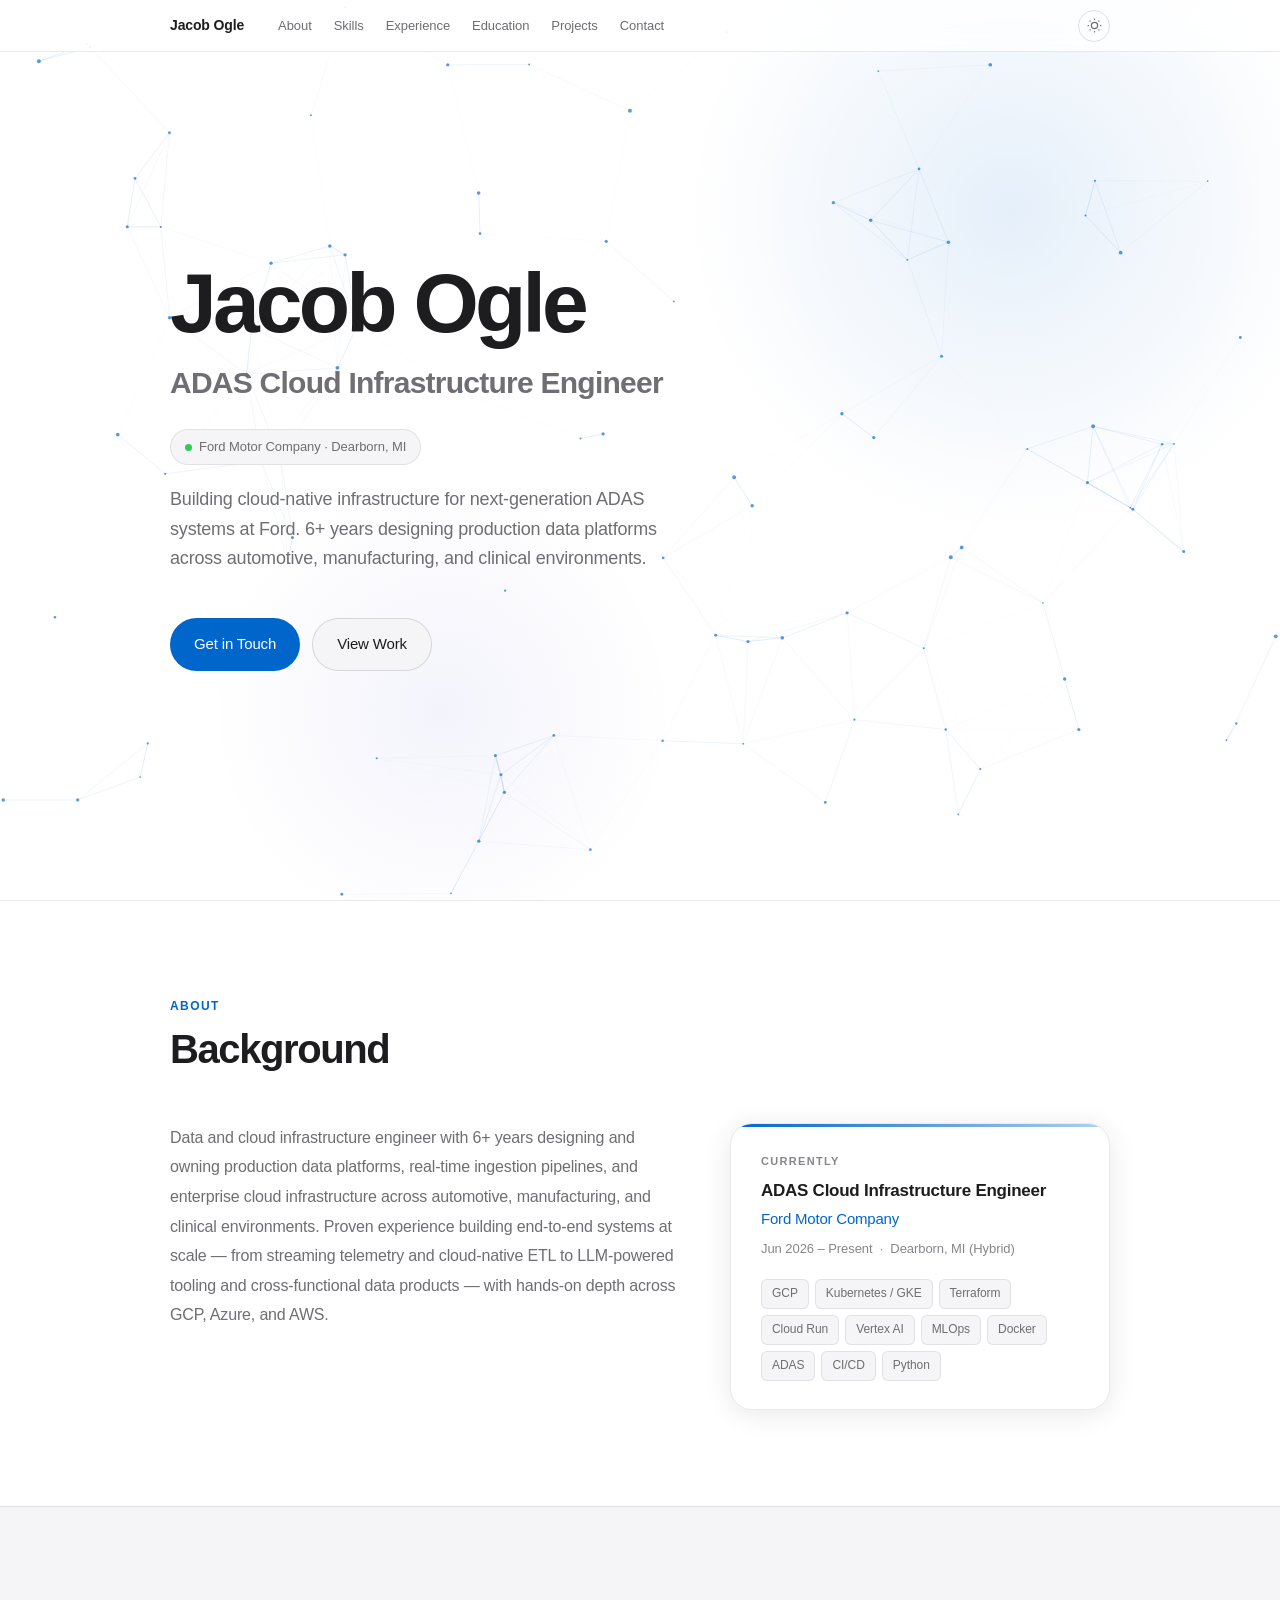
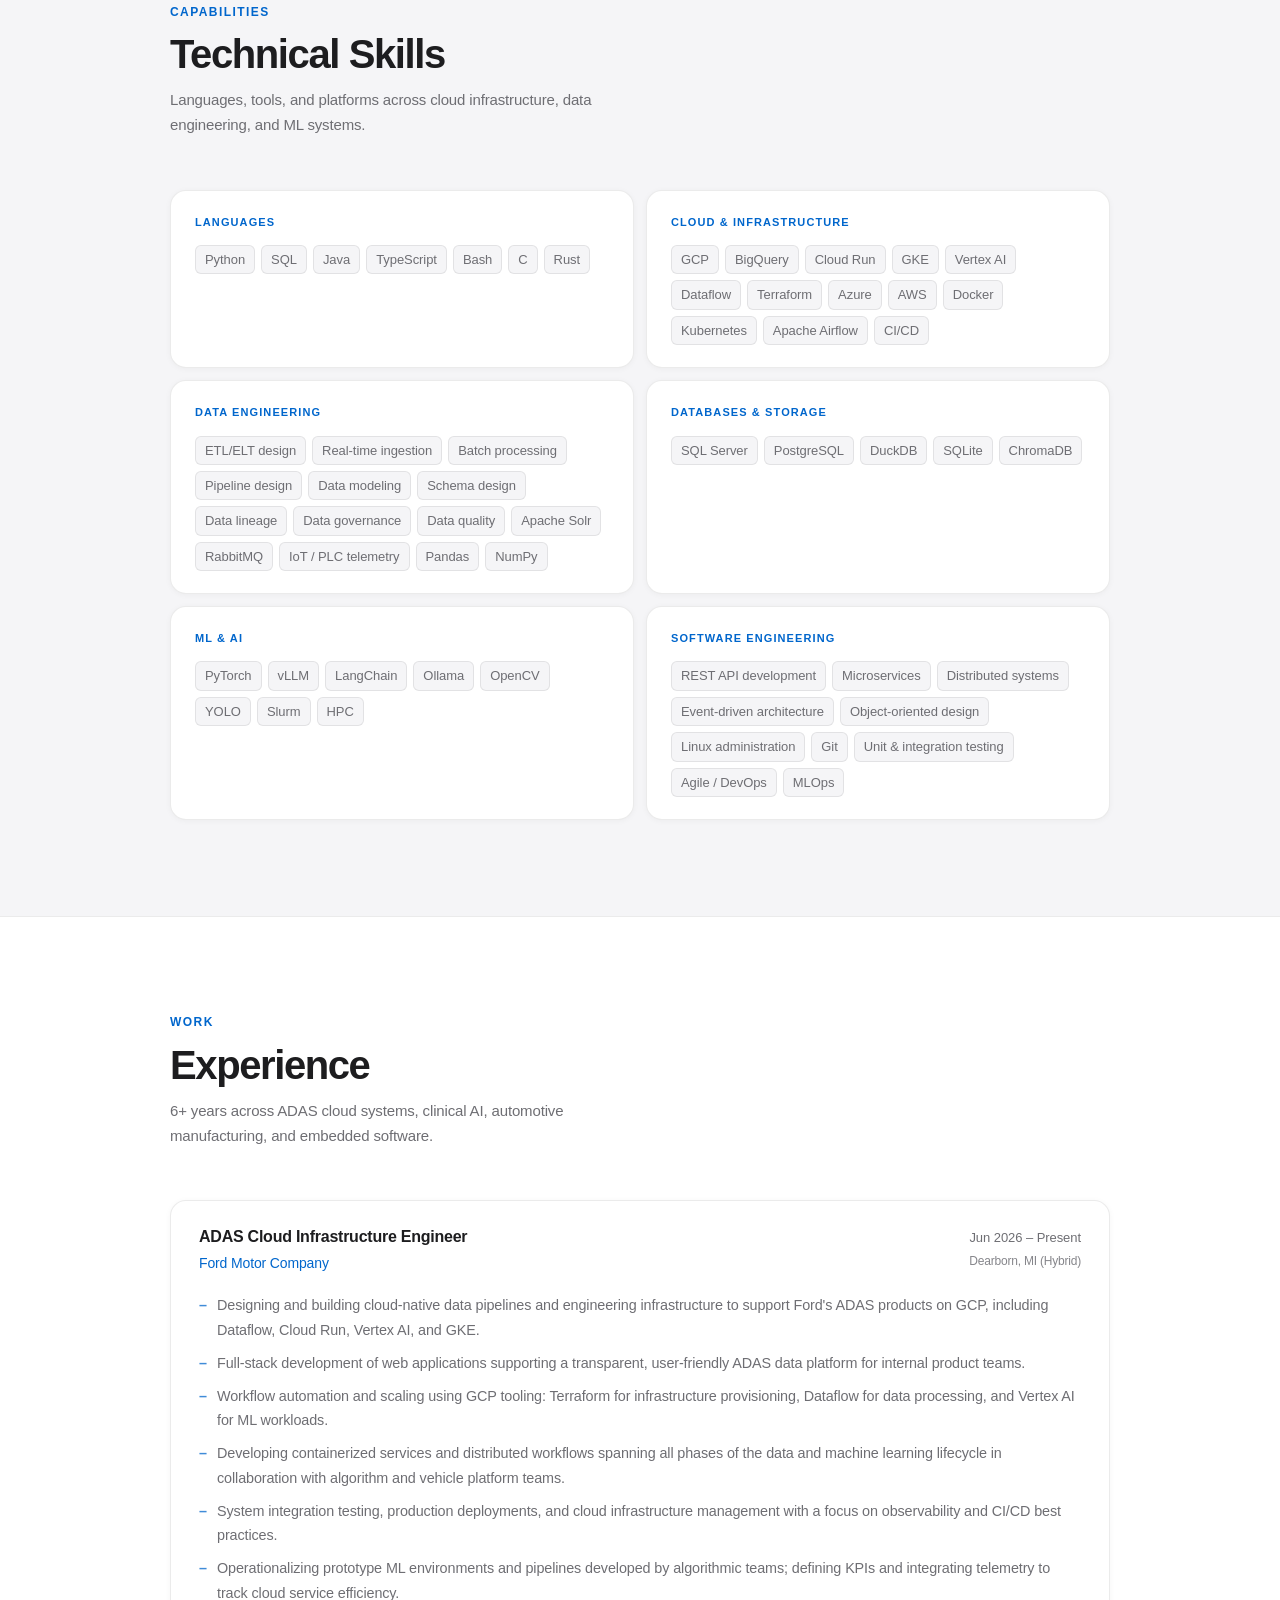
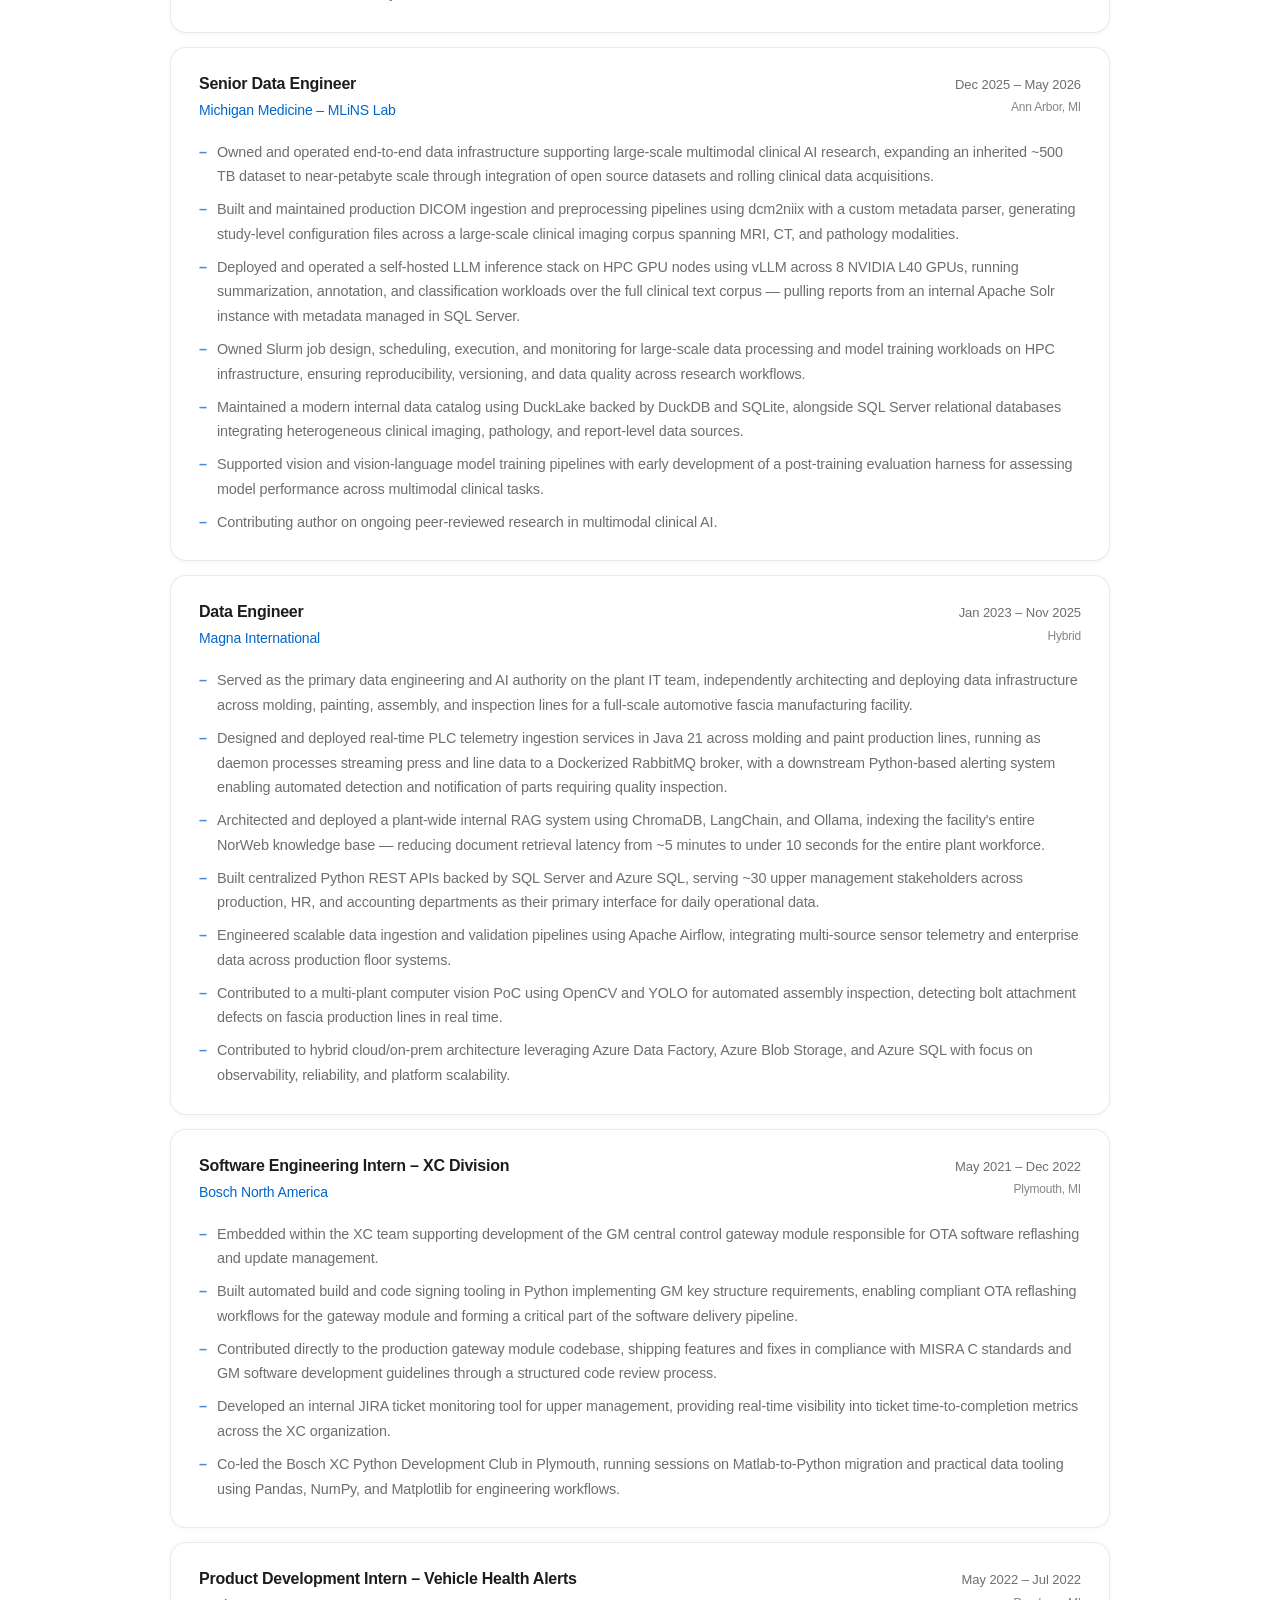
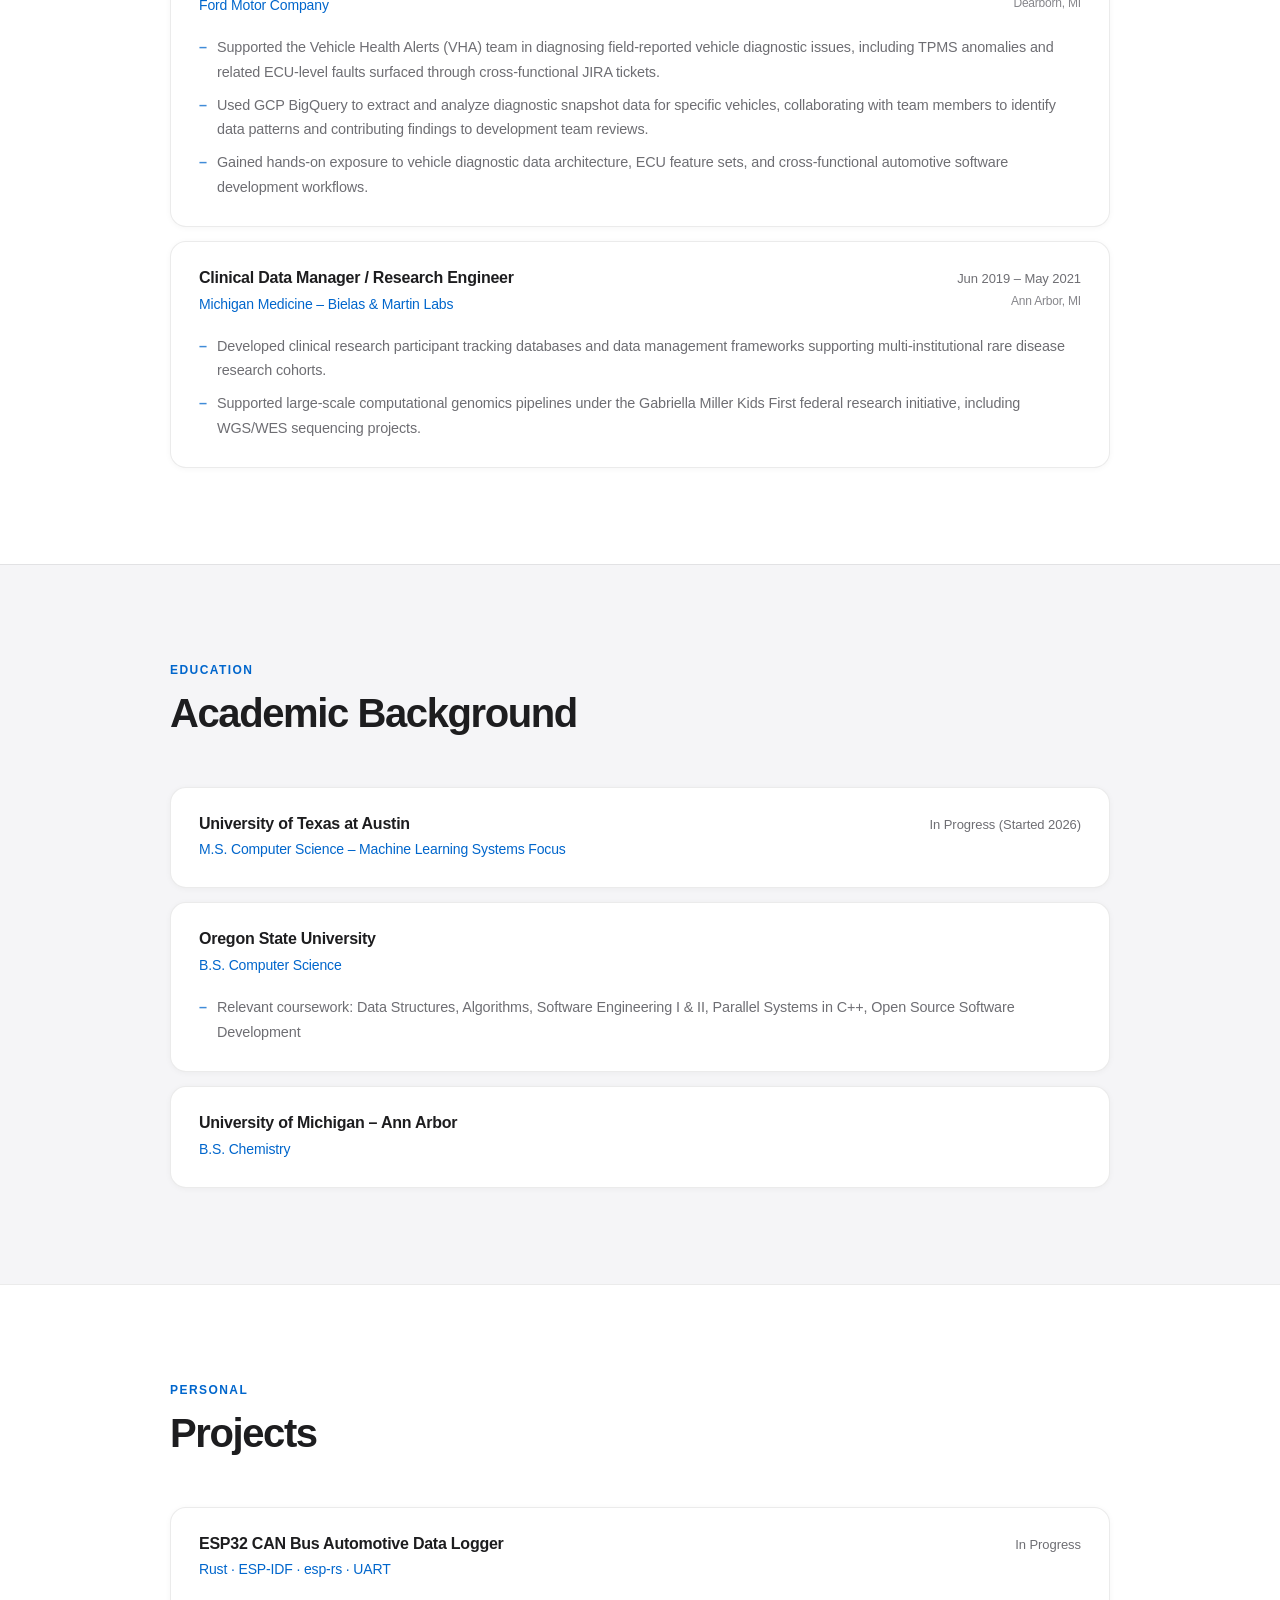
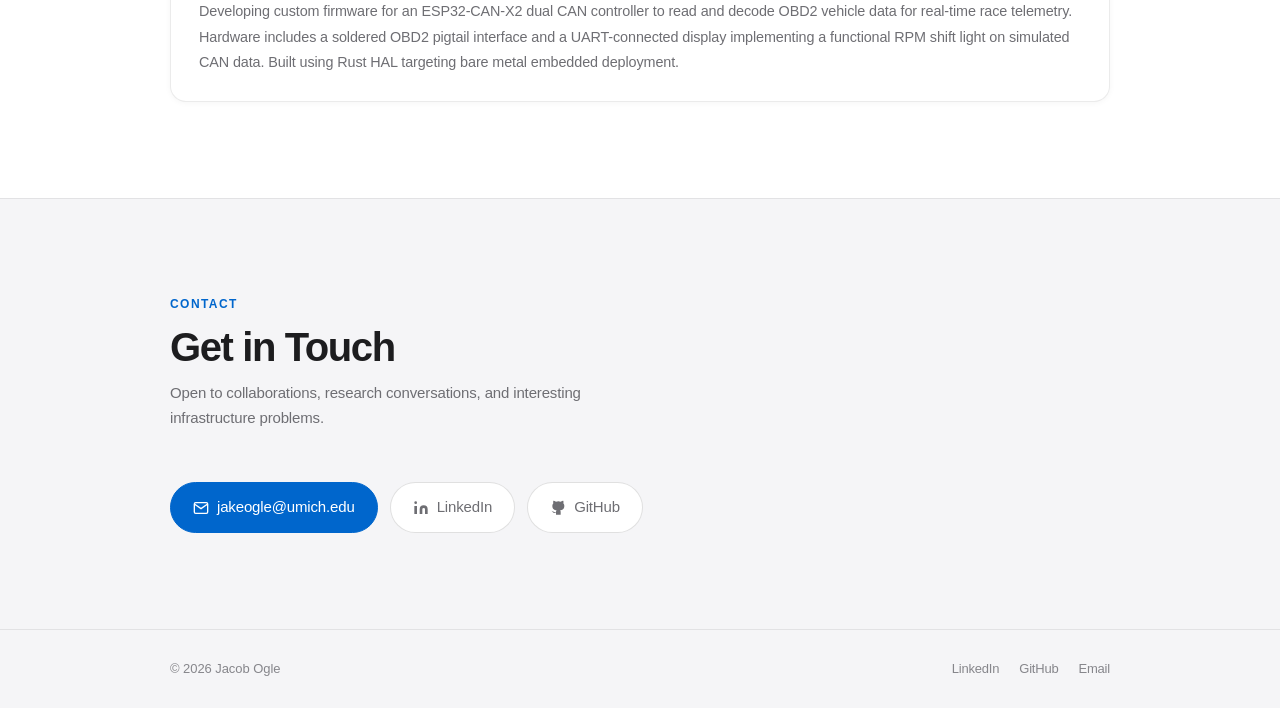
==== index.html @ 1a90ed99 "rework + update" ====
<!doctype html>
<html lang="en" data-theme="light">

<head>
  <meta charset="utf-8" />
  <meta name="viewport" content="width=device-width, initial-scale=1" />

  <title>Jacob Ogle · ADAS Cloud Infrastructure Engineer</title>
  <meta name="description"
    content="Jacob Ogle — ADAS Cloud Infrastructure Engineer at Ford Motor Company. 6+ years building production data platforms, cloud-native pipelines, and ML infrastructure across automotive and clinical environments." />

  <link rel="canonical" href="https://jake-ogle.github.io/" />

  <meta property="og:type" content="website" />
  <meta property="og:title" content="Jacob Ogle · ADAS Cloud Infrastructure Engineer" />
  <meta property="og:description"
    content="ADAS Cloud Infrastructure Engineer at Ford Motor Company. Building cloud-native data pipelines and ML infrastructure at scale." />
  <meta property="og:url" content="https://jake-ogle.github.io/" />

  <meta name="twitter:card" content="summary_large_image" />
  <meta name="twitter:title" content="Jacob Ogle · ADAS Cloud Infrastructure Engineer" />
  <meta name="twitter:description"
    content="ADAS Cloud Infrastructure Engineer at Ford Motor Company. Building cloud-native data pipelines and ML infrastructure at scale." />

  <meta name="theme-color" content="#ffffff" media="(prefers-color-scheme: light)" />
  <meta name="theme-color" content="#000000" media="(prefers-color-scheme: dark)" />

  <link rel="stylesheet" href="styles.css" />
</head>

<body>
  <a class="skip-link" href="#main">Skip to content</a>

  <!-- ===== NAV ===== -->
  <nav class="topnav" aria-label="Main navigation">
    <div class="nav-inner">
      <a href="#" class="nav-brand" aria-label="Jacob Ogle — Home">Jacob Ogle</a>

      <div class="nav-links" id="nav-links" role="list">
        <a href="#about"      class="nav-link" role="listitem">About</a>
        <a href="#skills"     class="nav-link" role="listitem">Skills</a>
        <a href="#experience" class="nav-link" role="listitem">Experience</a>
        <a href="#education"  class="nav-link" role="listitem">Education</a>
        <a href="#projects"   class="nav-link" role="listitem">Projects</a>
        <a href="#contact"    class="nav-link" role="listitem">Contact</a>
      </div>

      <div class="nav-actions">
        <button class="theme-toggle" type="button" aria-label="Toggle color theme" aria-pressed="false">
          <svg class="icon-sun" width="15" height="15" viewBox="0 0 24 24" fill="none" stroke="currentColor" stroke-width="2" aria-hidden="true"><circle cx="12" cy="12" r="5"/><line x1="12" y1="1" x2="12" y2="3"/><line x1="12" y1="21" x2="12" y2="23"/><line x1="4.22" y1="4.22" x2="5.64" y2="5.64"/><line x1="18.36" y1="18.36" x2="19.78" y2="19.78"/><line x1="1" y1="12" x2="3" y2="12"/><line x1="21" y1="12" x2="23" y2="12"/><line x1="4.22" y1="19.78" x2="5.64" y2="18.36"/><line x1="18.36" y1="5.64" x2="19.78" y2="4.22"/></svg>
          <svg class="icon-moon" width="15" height="15" viewBox="0 0 24 24" fill="none" stroke="currentColor" stroke-width="2" aria-hidden="true"><path d="M21 12.79A9 9 0 1 1 11.21 3 7 7 0 0 0 21 12.79z"/></svg>
          <span class="sr-only toggle-state" aria-live="polite">Light</span>
        </button>
      </div>
    </div>
  </nav>

  <!-- ===== MAIN ===== -->
  <main id="main">

    <!-- Hero -->
    <section class="hero" id="hero" aria-labelledby="hero-name">
      <div class="hero-bg" aria-hidden="true">
        <canvas class="hero-canvas"></canvas>
      </div>
      <div class="hero-content">
        <h1 id="hero-name" class="hero-name">Jacob Ogle</h1>
        <p class="hero-title">ADAS Cloud Infrastructure Engineer</p>
        <div class="hero-badge">
          <span class="badge-dot" aria-hidden="true"></span>
          Ford Motor Company · Dearborn, MI
        </div>
        <p class="hero-bio">
          Building cloud-native infrastructure for next-generation ADAS systems at Ford.
          6+ years designing production data platforms across automotive, manufacturing, and clinical environments.
        </p>
        <div class="hero-actions">
          <a href="#contact" class="btn btn-primary">Get in Touch</a>
          <a href="#experience" class="btn btn-ghost">View Work</a>
        </div>
      </div>
    </section>

    <!-- About -->
    <section class="section" id="about" aria-labelledby="about-heading">
      <div class="section-inner">
        <div class="section-header">
          <p class="section-eyebrow">About</p>
          <h2 id="about-heading" class="section-title">Background</h2>
        </div>
        <div class="about-grid">
          <div>
            <p class="about-text">
              Data and cloud infrastructure engineer with 6+ years designing and owning production data platforms,
              real-time ingestion pipelines, and enterprise cloud infrastructure across automotive, manufacturing,
              and clinical environments. Proven experience building end-to-end systems at scale — from streaming
              telemetry and cloud-native ETL to LLM-powered tooling and cross-functional data products — with
              hands-on depth across GCP, Azure, and AWS.
            </p>
          </div>
          <div class="status-card">
            <p class="status-label">Currently</p>
            <h3 class="status-role">ADAS Cloud Infrastructure Engineer</h3>
            <p class="status-org">Ford Motor Company</p>
            <p class="status-meta">Jun 2026 – Present &nbsp;·&nbsp; Dearborn, MI (Hybrid)</p>
            <ul class="focus-chips" aria-label="Focus areas">
              <li>GCP</li>
              <li>Kubernetes / GKE</li>
              <li>Terraform</li>
              <li>Cloud Run</li>
              <li>Vertex AI</li>
              <li>MLOps</li>
              <li>Docker</li>
              <li>ADAS</li>
              <li>CI/CD</li>
              <li>Python</li>
            </ul>
          </div>
        </div>
      </div>
    </section>

    <!-- Skills -->
    <section class="section section-alt" id="skills" aria-labelledby="skills-heading">
      <div class="section-inner">
        <div class="section-header">
          <p class="section-eyebrow">Capabilities</p>
          <h2 id="skills-heading" class="section-title">Technical Skills</h2>
          <p class="section-sub">Languages, tools, and platforms across cloud infrastructure, data engineering, and ML systems.</p>
        </div>
        <div class="skills-grid">
          <div class="skill-group">
            <p class="skill-label">Languages</p>
            <ul class="chips">
              <li>Python</li><li>SQL</li><li>Java</li><li>TypeScript</li><li>Bash</li><li>C</li><li>Rust</li>
            </ul>
          </div>
          <div class="skill-group">
            <p class="skill-label">Cloud &amp; Infrastructure</p>
            <ul class="chips">
              <li>GCP</li><li>BigQuery</li><li>Cloud Run</li><li>GKE</li><li>Vertex AI</li>
              <li>Dataflow</li><li>Terraform</li><li>Azure</li><li>AWS</li>
              <li>Docker</li><li>Kubernetes</li><li>Apache Airflow</li><li>CI/CD</li>
            </ul>
          </div>
          <div class="skill-group">
            <p class="skill-label">Data Engineering</p>
            <ul class="chips">
              <li>ETL/ELT design</li><li>Real-time ingestion</li><li>Batch processing</li>
              <li>Pipeline design</li><li>Data modeling</li><li>Schema design</li>
              <li>Data lineage</li><li>Data governance</li><li>Data quality</li>
              <li>Apache Solr</li><li>RabbitMQ</li><li>IoT / PLC telemetry</li>
              <li>Pandas</li><li>NumPy</li>
            </ul>
          </div>
          <div class="skill-group">
            <p class="skill-label">Databases &amp; Storage</p>
            <ul class="chips">
              <li>SQL Server</li><li>PostgreSQL</li><li>DuckDB</li><li>SQLite</li><li>ChromaDB</li>
            </ul>
          </div>
          <div class="skill-group">
            <p class="skill-label">ML &amp; AI</p>
            <ul class="chips">
              <li>PyTorch</li><li>vLLM</li><li>LangChain</li><li>Ollama</li>
              <li>OpenCV</li><li>YOLO</li><li>Slurm</li><li>HPC</li>
            </ul>
          </div>
          <div class="skill-group">
            <p class="skill-label">Software Engineering</p>
            <ul class="chips">
              <li>REST API development</li><li>Microservices</li><li>Distributed systems</li>
              <li>Event-driven architecture</li><li>Object-oriented design</li>
              <li>Linux administration</li><li>Git</li><li>Unit &amp; integration testing</li>
              <li>Agile / DevOps</li><li>MLOps</li>
            </ul>
          </div>
        </div>
      </div>
    </section>

    <!-- Experience -->
    <section class="section" id="experience" aria-labelledby="experience-heading">
      <div class="section-inner">
        <div class="section-header">
          <p class="section-eyebrow">Work</p>
          <h2 id="experience-heading" class="section-title">Experience</h2>
          <p class="section-sub">6+ years across ADAS cloud systems, clinical AI, automotive manufacturing, and embedded software.</p>
        </div>
        <div class="timeline">

          <div class="timeline-item">
            <div class="timeline-header">
              <div>
                <h3 class="timeline-title">ADAS Cloud Infrastructure Engineer</h3>
                <p class="timeline-org">Ford Motor Company</p>
              </div>
              <div class="timeline-meta">
                <span class="timeline-date">Jun 2026 – Present</span>
                <span class="timeline-loc">Dearborn, MI (Hybrid)</span>
              </div>
            </div>
            <ul class="bullet-list">
              <li>Designing and building cloud-native data pipelines and engineering infrastructure to support Ford's ADAS products on GCP, including Dataflow, Cloud Run, Vertex AI, and GKE.</li>
              <li>Full-stack development of web applications supporting a transparent, user-friendly ADAS data platform for internal product teams.</li>
              <li>Workflow automation and scaling using GCP tooling: Terraform for infrastructure provisioning, Dataflow for data processing, and Vertex AI for ML workloads.</li>
              <li>Developing containerized services and distributed workflows spanning all phases of the data and machine learning lifecycle in collaboration with algorithm and vehicle platform teams.</li>
              <li>System integration testing, production deployments, and cloud infrastructure management with a focus on observability and CI/CD best practices.</li>
              <li>Operationalizing prototype ML environments and pipelines developed by algorithmic teams; defining KPIs and integrating telemetry to track cloud service efficiency.</li>
            </ul>
          </div>

          <div class="timeline-item">
            <div class="timeline-header">
              <div>
                <h3 class="timeline-title">Senior Data Engineer</h3>
                <p class="timeline-org">Michigan Medicine – MLiNS Lab</p>
              </div>
              <div class="timeline-meta">
                <span class="timeline-date">Dec 2025 – May 2026</span>
                <span class="timeline-loc">Ann Arbor, MI</span>
              </div>
            </div>
            <ul class="bullet-list">
              <li>Owned and operated end-to-end data infrastructure supporting large-scale multimodal clinical AI research, expanding an inherited ~500 TB dataset to near-petabyte scale through integration of open source datasets and rolling clinical data acquisitions.</li>
              <li>Built and maintained production DICOM ingestion and preprocessing pipelines using dcm2niix with a custom metadata parser, generating study-level configuration files across a large-scale clinical imaging corpus spanning MRI, CT, and pathology modalities.</li>
              <li>Deployed and operated a self-hosted LLM inference stack on HPC GPU nodes using vLLM across 8 NVIDIA L40 GPUs, running summarization, annotation, and classification workloads over the full clinical text corpus — pulling reports from an internal Apache Solr instance with metadata managed in SQL Server.</li>
              <li>Owned Slurm job design, scheduling, execution, and monitoring for large-scale data processing and model training workloads on HPC infrastructure, ensuring reproducibility, versioning, and data quality across research workflows.</li>
              <li>Maintained a modern internal data catalog using DuckLake backed by DuckDB and SQLite, alongside SQL Server relational databases integrating heterogeneous clinical imaging, pathology, and report-level data sources.</li>
              <li>Supported vision and vision-language model training pipelines with early development of a post-training evaluation harness for assessing model performance across multimodal clinical tasks.</li>
              <li>Contributing author on ongoing peer-reviewed research in multimodal clinical AI.</li>
            </ul>
          </div>

          <div class="timeline-item">
            <div class="timeline-header">
              <div>
                <h3 class="timeline-title">Data Engineer</h3>
                <p class="timeline-org">Magna International</p>
              </div>
              <div class="timeline-meta">
                <span class="timeline-date">Jan 2023 – Nov 2025</span>
                <span class="timeline-loc">Hybrid</span>
              </div>
            </div>
            <ul class="bullet-list">
              <li>Served as the primary data engineering and AI authority on the plant IT team, independently architecting and deploying data infrastructure across molding, painting, assembly, and inspection lines for a full-scale automotive fascia manufacturing facility.</li>
              <li>Designed and deployed real-time PLC telemetry ingestion services in Java 21 across molding and paint production lines, running as daemon processes streaming press and line data to a Dockerized RabbitMQ broker, with a downstream Python-based alerting system enabling automated detection and notification of parts requiring quality inspection.</li>
              <li>Architected and deployed a plant-wide internal RAG system using ChromaDB, LangChain, and Ollama, indexing the facility's entire NorWeb knowledge base — reducing document retrieval latency from ~5 minutes to under 10 seconds for the entire plant workforce.</li>
              <li>Built centralized Python REST APIs backed by SQL Server and Azure SQL, serving ~30 upper management stakeholders across production, HR, and accounting departments as their primary interface for daily operational data.</li>
              <li>Engineered scalable data ingestion and validation pipelines using Apache Airflow, integrating multi-source sensor telemetry and enterprise data across production floor systems.</li>
              <li>Contributed to a multi-plant computer vision PoC using OpenCV and YOLO for automated assembly inspection, detecting bolt attachment defects on fascia production lines in real time.</li>
              <li>Contributed to hybrid cloud/on-prem architecture leveraging Azure Data Factory, Azure Blob Storage, and Azure SQL with focus on observability, reliability, and platform scalability.</li>
            </ul>
          </div>

          <div class="timeline-item">
            <div class="timeline-header">
              <div>
                <h3 class="timeline-title">Software Engineering Intern – XC Division</h3>
                <p class="timeline-org">Bosch North America</p>
              </div>
              <div class="timeline-meta">
                <span class="timeline-date">May 2021 – Dec 2022</span>
                <span class="timeline-loc">Plymouth, MI</span>
              </div>
            </div>
            <ul class="bullet-list">
              <li>Embedded within the XC team supporting development of the GM central control gateway module responsible for OTA software reflashing and update management.</li>
              <li>Built automated build and code signing tooling in Python implementing GM key structure requirements, enabling compliant OTA reflashing workflows for the gateway module and forming a critical part of the software delivery pipeline.</li>
              <li>Contributed directly to the production gateway module codebase, shipping features and fixes in compliance with MISRA C standards and GM software development guidelines through a structured code review process.</li>
              <li>Developed an internal JIRA ticket monitoring tool for upper management, providing real-time visibility into ticket time-to-completion metrics across the XC organization.</li>
              <li>Co-led the Bosch XC Python Development Club in Plymouth, running sessions on Matlab-to-Python migration and practical data tooling using Pandas, NumPy, and Matplotlib for engineering workflows.</li>
            </ul>
          </div>

          <div class="timeline-item">
            <div class="timeline-header">
              <div>
                <h3 class="timeline-title">Product Development Intern – Vehicle Health Alerts</h3>
                <p class="timeline-org">Ford Motor Company</p>
              </div>
              <div class="timeline-meta">
                <span class="timeline-date">May 2022 – Jul 2022</span>
                <span class="timeline-loc">Dearborn, MI</span>
              </div>
            </div>
            <ul class="bullet-list">
              <li>Supported the Vehicle Health Alerts (VHA) team in diagnosing field-reported vehicle diagnostic issues, including TPMS anomalies and related ECU-level faults surfaced through cross-functional JIRA tickets.</li>
              <li>Used GCP BigQuery to extract and analyze diagnostic snapshot data for specific vehicles, collaborating with team members to identify data patterns and contributing findings to development team reviews.</li>
              <li>Gained hands-on exposure to vehicle diagnostic data architecture, ECU feature sets, and cross-functional automotive software development workflows.</li>
            </ul>
          </div>

          <div class="timeline-item">
            <div class="timeline-header">
              <div>
                <h3 class="timeline-title">Clinical Data Manager / Research Engineer</h3>
                <p class="timeline-org">Michigan Medicine – Bielas &amp; Martin Labs</p>
              </div>
              <div class="timeline-meta">
                <span class="timeline-date">Jun 2019 – May 2021</span>
                <span class="timeline-loc">Ann Arbor, MI</span>
              </div>
            </div>
            <ul class="bullet-list">
              <li>Developed clinical research participant tracking databases and data management frameworks supporting multi-institutional rare disease research cohorts.</li>
              <li>Supported large-scale computational genomics pipelines under the Gabriella Miller Kids First federal research initiative, including WGS/WES sequencing projects.</li>
            </ul>
          </div>

        </div>
      </div>
    </section>

    <!-- Education -->
    <section class="section section-alt" id="education" aria-labelledby="education-heading">
      <div class="section-inner">
        <div class="section-header">
          <p class="section-eyebrow">Education</p>
          <h2 id="education-heading" class="section-title">Academic Background</h2>
        </div>
        <div class="timeline">

          <div class="timeline-item">
            <div class="timeline-header">
              <div>
                <h3 class="timeline-title">University of Texas at Austin</h3>
                <p class="timeline-org">M.S. Computer Science – Machine Learning Systems Focus</p>
              </div>
              <div class="timeline-meta">
                <span class="timeline-date">In Progress (Started 2026)</span>
              </div>
            </div>
          </div>

          <div class="timeline-item">
            <div class="timeline-header">
              <div>
                <h3 class="timeline-title">Oregon State University</h3>
                <p class="timeline-org">B.S. Computer Science</p>
              </div>
            </div>
            <ul class="bullet-list">
              <li>Relevant coursework: Data Structures, Algorithms, Software Engineering I &amp; II, Parallel Systems in C++, Open Source Software Development</li>
            </ul>
          </div>

          <div class="timeline-item">
            <div class="timeline-header">
              <div>
                <h3 class="timeline-title">University of Michigan – Ann Arbor</h3>
                <p class="timeline-org">B.S. Chemistry</p>
              </div>
            </div>
          </div>

        </div>
      </div>
    </section>

    <!-- Projects -->
    <section class="section" id="projects" aria-labelledby="projects-heading">
      <div class="section-inner">
        <div class="section-header">
          <p class="section-eyebrow">Personal</p>
          <h2 id="projects-heading" class="section-title">Projects</h2>
        </div>
        <div class="timeline">

          <div class="timeline-item">
            <div class="timeline-header">
              <div>
                <h3 class="timeline-title">ESP32 CAN Bus Automotive Data Logger</h3>
                <p class="timeline-org">Rust · ESP-IDF · esp-rs · UART</p>
              </div>
              <div class="timeline-meta">
                <span class="timeline-date">In Progress</span>
              </div>
            </div>
            <p class="item-body">
              Developing custom firmware for an ESP32-CAN-X2 dual CAN controller to read and decode OBD2 vehicle data
              for real-time race telemetry. Hardware includes a soldered OBD2 pigtail interface and a UART-connected
              display implementing a functional RPM shift light on simulated CAN data. Built using Rust HAL targeting
              bare metal embedded deployment.
            </p>
          </div>

        </div>
      </div>
    </section>

    <!-- Contact -->
    <section class="section section-alt" id="contact" aria-labelledby="contact-heading">
      <div class="section-inner">
        <div class="section-header">
          <p class="section-eyebrow">Contact</p>
          <h2 id="contact-heading" class="section-title">Get in Touch</h2>
          <p class="section-sub">Open to collaborations, research conversations, and interesting infrastructure problems.</p>
        </div>
        <div class="contact-grid">
          <a class="contact-btn contact-btn-primary" href="mailto:jakeogle@umich.edu">
            <svg width="16" height="16" viewBox="0 0 24 24" fill="none" stroke="currentColor" stroke-width="2" aria-hidden="true"><path d="M4 4h16c1.1 0 2 .9 2 2v12c0 1.1-.9 2-2 2H4c-1.1 0-2-.9-2-2V6c0-1.1.9-2 2-2z"/><polyline points="22,6 12,13 2,6"/></svg>
            jakeogle@umich.edu
          </a>
          <a class="contact-btn" href="https://linkedin.com/in/jakeogle" target="_blank" rel="noopener noreferrer">
            <svg width="16" height="16" viewBox="0 0 24 24" fill="currentColor" aria-hidden="true"><path d="M16 8a6 6 0 0 1 6 6v7h-4v-7a2 2 0 0 0-2-2 2 2 0 0 0-2 2v7h-4v-7a6 6 0 0 1 6-6z"/><rect x="2" y="9" width="4" height="12"/><circle cx="4" cy="4" r="2"/></svg>
            LinkedIn
          </a>
          <a class="contact-btn" href="https://github.com/jake-ogle" target="_blank" rel="noopener noreferrer">
            <svg width="16" height="16" viewBox="0 0 24 24" fill="currentColor" aria-hidden="true"><path d="M9 19c-5 1.5-5-2.5-7-3m14 6v-3.87a3.37 3.37 0 0 0-.94-2.61c3.14-.35 6.44-1.54 6.44-7A5.44 5.44 0 0 0 20 4.77 5.07 5.07 0 0 0 19.91 1S18.73.65 16 2.48a13.38 13.38 0 0 0-7 0C6.27.65 5.09 1 5.09 1A5.07 5.07 0 0 0 5 4.77a5.44 5.44 0 0 0-1.5 3.78c0 5.42 3.3 6.61 6.44 7A3.37 3.37 0 0 0 9 18.13V22"/></svg>
            GitHub
          </a>
        </div>
      </div>
    </section>

  </main>

  <footer class="site-footer">
    <div class="footer-inner">
      <p>© 2026 Jacob Ogle</p>
      <div class="footer-links">
        <a href="https://linkedin.com/in/jakeogle" target="_blank" rel="noopener noreferrer">LinkedIn</a>
        <a href="https://github.com/jake-ogle" target="_blank" rel="noopener noreferrer">GitHub</a>
        <a href="mailto:jakeogle@umich.edu">Email</a>
      </div>
    </div>
  </footer>

  <script src="script.js"></script>
</body>

</html>
---- styles.css ----
/* ============================================================
   TOKENS
   ============================================================ */
:root {
  --bg:           #ffffff;
  --bg-alt:       #f5f5f7;
  --bg-card:      #ffffff;
  --bg-nav:       rgba(255, 255, 255, 0.72);

  --text:         #1d1d1f;
  --text-2:       #6e6e73;
  --text-3:       #86868b;

  --accent:       #0066cc;
  --accent-hover: #0055aa;
  --accent-rgb:   0, 102, 204;

  --green:        #34c759;

  --border:       rgba(0, 0, 0, 0.08);
  --border-md:    rgba(0, 0, 0, 0.12);

  --shadow-xs:    0 1px 6px  rgba(0, 0, 0, 0.04);
  --shadow-sm:    0 2px 14px rgba(0, 0, 0, 0.06);
  --shadow-md:    0 4px 28px rgba(0, 0, 0, 0.09);
  --shadow-lg:    0 8px 48px rgba(0, 0, 0, 0.12);

  --font:         -apple-system, BlinkMacSystemFont, 'SF Pro Text',
                  'SF Pro Display', 'Helvetica Neue', Arial, sans-serif;

  --radius-xs:    6px;
  --radius-sm:    10px;
  --radius:       16px;
  --radius-lg:    22px;

  --nav-h:        52px;
  --max-w:        940px;
}

[data-theme="dark"] {
  --bg:           #000000;
  --bg-alt:       #1c1c1e;
  --bg-card:      #1c1c1e;
  --bg-nav:       rgba(0, 0, 0, 0.72);

  --text:         #f5f5f7;
  --text-2:       #aeaeb2;
  --text-3:       #8e8e93;

  --accent:       #2997ff;
  --accent-hover: #419cff;
  --accent-rgb:   41, 151, 255;

  --border:       rgba(255, 255, 255, 0.1);
  --border-md:    rgba(255, 255, 255, 0.15);

  --shadow-xs:    0 1px 6px  rgba(0, 0, 0, 0.4);
  --shadow-sm:    0 2px 14px rgba(0, 0, 0, 0.5);
  --shadow-md:    0 4px 28px rgba(0, 0, 0, 0.6);
  --shadow-lg:    0 8px 48px rgba(0, 0, 0, 0.7);
}

/* ============================================================
   RESET
   ============================================================ */
*, *::before, *::after {
  box-sizing: border-box;
  margin: 0;
  padding: 0;
}

html {
  scroll-behavior: smooth;
  scroll-padding-top: calc(var(--nav-h) + 20px);
}

body {
  font-family: var(--font);
  font-size: 17px;
  line-height: 1.65;
  letter-spacing: -0.012em;
  background: var(--bg);
  color: var(--text);
  -webkit-font-smoothing: antialiased;
  -moz-osx-font-smoothing: grayscale;
  transition: background 0.25s ease, color 0.25s ease;
}

a {
  text-decoration: none;
  color: inherit;
}

ul { list-style: none; }

/* ============================================================
   A11Y
   ============================================================ */
.skip-link {
  position: fixed;
  top: 12px;
  left: 12px;
  padding: 8px 16px;
  background: var(--bg);
  color: var(--text);
  border-radius: var(--radius-sm);
  border: 1px solid var(--border-md);
  box-shadow: var(--shadow-md);
  transform: translateY(-200%);
  transition: transform 0.2s ease;
  z-index: 1000;
  font-size: 0.875rem;
  font-weight: 500;
}

.skip-link:focus { transform: translateY(0); }

.sr-only {
  position: absolute;
  width: 1px; height: 1px;
  padding: 0; margin: -1px;
  overflow: hidden;
  clip: rect(0, 0, 0, 0);
  white-space: nowrap;
  border: 0;
}

/* ============================================================
   NAV
   ============================================================ */
.topnav {
  position: fixed;
  top: 0; left: 0; right: 0;
  height: var(--nav-h);
  z-index: 100;
  background: var(--bg-nav);
  backdrop-filter: blur(20px) saturate(180%);
  -webkit-backdrop-filter: blur(20px) saturate(180%);
  border-bottom: 1px solid var(--border);
  transition: background 0.25s ease, border-color 0.25s ease;
}

.nav-inner {
  max-width: calc(var(--max-w) + 48px);
  margin: 0 auto;
  padding: 0 24px;
  height: 100%;
  display: flex;
  align-items: center;
  gap: 24px;
}

.nav-brand {
  font-size: 0.875rem;
  font-weight: 600;
  letter-spacing: -0.01em;
  color: var(--text);
  white-space: nowrap;
  flex-shrink: 0;
}

.nav-links {
  display: flex;
  align-items: center;
  gap: 2px;
  flex: 1;
}

.nav-link {
  font-size: 0.8125rem;
  font-weight: 500;
  color: var(--text-2);
  padding: 5px 10px;
  border-radius: var(--radius-xs);
  transition: color 0.15s ease, background 0.15s ease;
  letter-spacing: -0.005em;
  white-space: nowrap;
}

.nav-link:hover {
  color: var(--text);
  background: rgba(0, 0, 0, 0.05);
}

[data-theme="dark"] .nav-link:hover {
  background: rgba(255, 255, 255, 0.06);
}

.nav-link.active {
  color: var(--accent);
}

.nav-actions {
  display: flex;
  align-items: center;
  gap: 8px;
  flex-shrink: 0;
}

/* Theme toggle (nav) */
.theme-toggle {
  display: flex;
  align-items: center;
  justify-content: center;
  width: 32px;
  height: 32px;
  border-radius: 50%;
  background: transparent;
  border: 1px solid var(--border-md);
  cursor: pointer;
  color: var(--text-2);
  transition: background 0.15s ease, color 0.15s ease, border-color 0.15s ease;
  flex-shrink: 0;
}

.theme-toggle:hover {
  background: var(--bg-alt);
  color: var(--text);
}

.theme-toggle:focus-visible {
  outline: 2px solid var(--accent);
  outline-offset: 2px;
}

.icon-sun, .icon-moon { flex-shrink: 0; }

[data-theme="light"] .icon-moon { display: none; }
[data-theme="dark"]  .icon-sun  { display: none; }

/* Hamburger (mobile) */
.nav-menu-btn {
  display: none;
  align-items: center;
  justify-content: center;
  width: 32px;
  height: 32px;
  border-radius: var(--radius-xs);
  background: transparent;
  border: 1px solid var(--border-md);
  cursor: pointer;
  color: var(--text-2);
}

/* ============================================================
   HERO
   ============================================================ */
.hero {
  position: relative;
  min-height: 100vh;
  display: flex;
  align-items: center;
  overflow: hidden;
  padding: calc(var(--nav-h) + 60px) 24px 80px;
}

.hero-bg {
  position: absolute;
  inset: 0;
  pointer-events: none;
  overflow: hidden;
  z-index: 0;
}

.hero-canvas {
  position: absolute;
  inset: 0;
  width: 100%;
  height: 100%;
  z-index: 1;
}

.hero-bg::before {
  content: '';
  position: absolute;
  width: 700px;
  height: 700px;
  background: radial-gradient(circle,
    rgba(var(--accent-rgb), 0.10) 0%,
    transparent 65%);
  top: -140px;
  right: -80px;
  animation: blob-drift 12s ease-in-out infinite;
}

.hero-bg::after {
  content: '';
  position: absolute;
  width: 500px;
  height: 500px;
  background: radial-gradient(circle,
    rgba(88, 86, 214, 0.07) 0%,
    transparent 65%);
  bottom: -60px;
  left: 15%;
  animation: blob-drift 16s ease-in-out infinite reverse;
}

@keyframes blob-drift {
  0%, 100% { transform: translate(0, 0) scale(1); }
  33%       { transform: translate(24px, -24px) scale(1.04); }
  66%       { transform: translate(-18px, 18px) scale(0.97); }
}

.hero-content {
  position: relative;
  z-index: 1;
  max-width: var(--max-w);
  width: 100%;
  margin: 0 auto;
  animation: hero-in 0.9s cubic-bezier(0.4, 0, 0.2, 1) both;
}

@keyframes hero-in {
  from { opacity: 0; transform: translateY(28px); }
  to   { opacity: 1; transform: translateY(0); }
}

.hero-badge {
  display: inline-flex;
  align-items: center;
  gap: 7px;
  padding: 6px 14px;
  background: var(--bg-alt);
  border: 1px solid var(--border);
  border-radius: 999px;
  font-size: 0.8125rem;
  color: var(--text-2);
  font-weight: 500;
  margin-top: 20px;
  margin-bottom: 20px;
  letter-spacing: -0.005em;
}

.badge-dot {
  width: 7px;
  height: 7px;
  background: var(--green);
  border-radius: 50%;
  flex-shrink: 0;
  animation: pulse-dot 2.4s ease-in-out infinite;
}

@keyframes pulse-dot {
  0%, 100% { box-shadow: 0 0 0 0 rgba(52, 199, 89, 0.45); }
  50%       { box-shadow: 0 0 0 5px rgba(52, 199, 89, 0); }
}

.hero-name {
  font-size: clamp(52px, 7.5vw, 84px);
  font-weight: 700;
  letter-spacing: -0.045em;
  line-height: 1.0;
  color: var(--text);
  margin-bottom: 20px;
}

.hero-title {
  font-size: clamp(22px, 3vw, 30px);
  font-weight: 600;
  color: var(--text-2);
  letter-spacing: -0.025em;
  line-height: 1.2;
  margin-bottom: 8px;
}

.hero-org {
  font-size: clamp(15px, 2vw, 18px);
  color: var(--accent);
  font-weight: 500;
  letter-spacing: -0.01em;
  margin-bottom: 36px;
}

.hero-bio {
  font-size: clamp(15px, 2vw, 18px);
  color: var(--text-2);
  line-height: 1.65;
  max-width: 54ch;
  margin-bottom: 44px;
  letter-spacing: -0.01em;
}

.hero-actions {
  display: flex;
  gap: 12px;
  flex-wrap: wrap;
}

/* Buttons */
.btn {
  display: inline-flex;
  align-items: center;
  gap: 8px;
  padding: 13px 24px;
  border-radius: 980px;
  font-family: var(--font);
  font-size: 0.9375rem;
  font-weight: 500;
  letter-spacing: -0.01em;
  cursor: pointer;
  transition: all 0.2s cubic-bezier(0.4, 0, 0.2, 1);
  border: none;
  white-space: nowrap;
}

.btn-primary {
  background: var(--accent);
  color: #fff;
}

.btn-primary:hover {
  background: var(--accent-hover);
  transform: translateY(-1px);
  box-shadow: 0 6px 20px rgba(var(--accent-rgb), 0.35);
}

.btn-ghost {
  background: var(--bg-alt);
  color: var(--text);
  border: 1px solid var(--border-md);
}

.btn-ghost:hover {
  background: var(--bg-card);
  transform: translateY(-1px);
  box-shadow: var(--shadow-sm);
}

/* ============================================================
   SECTIONS
   ============================================================ */
.section {
  padding: 96px 24px;
  border-top: 1px solid var(--border);
}

.section-alt {
  background: var(--bg-alt);
}

.section-inner {
  max-width: var(--max-w);
  margin: 0 auto;
}

.section-header {
  margin-bottom: 52px;
}

.section-eyebrow {
  font-size: 0.75rem;
  text-transform: uppercase;
  letter-spacing: 0.12em;
  color: var(--accent);
  font-weight: 600;
  margin-bottom: 10px;
}

.section-title {
  font-size: clamp(28px, 4vw, 40px);
  font-weight: 700;
  letter-spacing: -0.035em;
  line-height: 1.1;
  color: var(--text);
}

.section-sub {
  font-size: 0.9375rem;
  color: var(--text-2);
  margin-top: 12px;
  line-height: 1.65;
  max-width: 58ch;
  letter-spacing: -0.01em;
}

/* ============================================================
   ABOUT
   ============================================================ */
.about-grid {
  display: grid;
  grid-template-columns: 1fr 380px;
  gap: 48px;
  align-items: start;
}

.about-text {
  font-size: 1rem;
  line-height: 1.85;
  color: var(--text-2);
  letter-spacing: -0.01em;
}

.status-card {
  background: var(--bg-card);
  border: 1px solid var(--border);
  border-radius: var(--radius-lg);
  padding: 28px 30px;
  box-shadow: var(--shadow-md);
  position: relative;
  overflow: hidden;
}

.status-card::before {
  content: '';
  position: absolute;
  top: 0; left: 0; right: 0;
  height: 3px;
  background: linear-gradient(90deg, var(--accent), rgba(var(--accent-rgb), 0.3));
  border-radius: var(--radius-lg) var(--radius-lg) 0 0;
}

.status-label {
  font-size: 0.6875rem;
  text-transform: uppercase;
  letter-spacing: 0.12em;
  color: var(--text-3);
  font-weight: 600;
  margin-bottom: 10px;
}

.status-role {
  font-size: 1.0625rem;
  font-weight: 600;
  color: var(--text);
  line-height: 1.3;
  letter-spacing: -0.015em;
  margin-bottom: 5px;
}

.status-org {
  font-size: 0.9375rem;
  color: var(--accent);
  font-weight: 500;
  margin-bottom: 6px;
}

.status-meta {
  font-size: 0.8125rem;
  color: var(--text-3);
  margin-bottom: 20px;
  letter-spacing: -0.005em;
}

.focus-chips {
  display: flex;
  flex-wrap: wrap;
  gap: 6px;
}

.focus-chips li {
  padding: 4px 10px;
  background: var(--bg-alt);
  border: 1px solid var(--border);
  border-radius: var(--radius-xs);
  font-size: 0.75rem;
  color: var(--text-2);
  font-weight: 500;
  letter-spacing: -0.005em;
}

[data-theme="dark"] .focus-chips li {
  background: rgba(255, 255, 255, 0.05);
}

/* ============================================================
   SKILLS
   ============================================================ */
.skills-grid {
  display: grid;
  grid-template-columns: 1fr 1fr;
  gap: 12px;
}

.skill-group {
  background: var(--bg-card);
  border-radius: var(--radius);
  padding: 22px 24px;
  border: 1px solid var(--border);
  box-shadow: var(--shadow-xs);
  transition: box-shadow 0.2s ease, transform 0.2s ease;
}

.skill-group:hover {
  box-shadow: var(--shadow-sm);
  transform: translateY(-2px);
}

[data-theme="dark"] .skill-group {
  background: var(--bg-alt);
}

[data-theme="dark"] .section-alt .skill-group {
  background: rgba(255, 255, 255, 0.04);
}

.skill-label {
  font-size: 0.6875rem;
  text-transform: uppercase;
  letter-spacing: 0.1em;
  color: var(--accent);
  font-weight: 700;
  margin-bottom: 14px;
}

.chips {
  display: flex;
  flex-wrap: wrap;
  gap: 6px;
}

.chips li {
  padding: 3px 9px;
  border-radius: var(--radius-xs);
  background: var(--bg-alt);
  border: 1px solid var(--border);
  font-size: 0.8125rem;
  color: var(--text-2);
  font-weight: 500;
  letter-spacing: -0.005em;
}

[data-theme="dark"] .chips li {
  background: rgba(255, 255, 255, 0.05);
}

/* ============================================================
   TIMELINE
   ============================================================ */
.timeline {
  display: flex;
  flex-direction: column;
  gap: 14px;
}

.timeline-item {
  background: var(--bg-card);
  border: 1px solid var(--border);
  border-radius: var(--radius);
  padding: 26px 28px;
  box-shadow: var(--shadow-xs);
  transition: box-shadow 0.2s ease, transform 0.2s ease, border-color 0.2s ease;
  position: relative;
  overflow: hidden;
}

.timeline-item::before {
  content: '';
  position: absolute;
  top: 0; left: 0; bottom: 0;
  width: 3px;
  background: transparent;
  border-radius: var(--radius) 0 0 var(--radius);
  transition: background 0.2s ease;
}

.timeline-item:hover {
  box-shadow: var(--shadow-md);
  transform: translateY(-2px);
}

.timeline-item:hover::before {
  background: var(--accent);
}

[data-theme="dark"] .timeline-item {
  background: var(--bg-alt);
}

[data-theme="dark"] .section-alt .timeline-item {
  background: rgba(255, 255, 255, 0.03);
}

.timeline-header {
  display: flex;
  justify-content: space-between;
  align-items: flex-start;
  gap: 20px;
  margin-bottom: 18px;
}

.timeline-item:not(:has(.bullet-list, .item-body)) .timeline-header {
  margin-bottom: 0;
}

.timeline-title {
  font-size: 1rem;
  font-weight: 600;
  color: var(--text);
  margin-bottom: 4px;
  line-height: 1.3;
  letter-spacing: -0.015em;
}

.timeline-org {
  font-size: 0.875rem;
  color: var(--accent);
  font-weight: 500;
  letter-spacing: -0.01em;
}

.timeline-meta {
  display: flex;
  flex-direction: column;
  align-items: flex-end;
  flex-shrink: 0;
  gap: 3px;
}

.timeline-date {
  font-size: 0.8125rem;
  color: var(--text-2);
  font-weight: 500;
  white-space: nowrap;
  letter-spacing: -0.005em;
}

.timeline-loc {
  font-size: 0.75rem;
  color: var(--text-3);
}

.bullet-list {
  display: flex;
  flex-direction: column;
  gap: 8px;
}

.bullet-list li {
  font-size: 0.9rem;
  color: var(--text-2);
  line-height: 1.72;
  padding-left: 18px;
  position: relative;
  letter-spacing: -0.008em;
}

.bullet-list li::before {
  content: "–";
  position: absolute;
  left: 0;
  color: var(--accent);
  font-weight: 600;
  opacity: 0.75;
}

.item-body {
  font-size: 0.9rem;
  color: var(--text-2);
  line-height: 1.75;
  letter-spacing: -0.008em;
}

/* ============================================================
   CONTACT
   ============================================================ */
.contact-grid {
  display: flex;
  gap: 12px;
  flex-wrap: wrap;
}

.contact-btn {
  display: inline-flex;
  align-items: center;
  gap: 8px;
  padding: 12px 22px;
  border-radius: 980px;
  font-size: 0.9375rem;
  font-weight: 500;
  letter-spacing: -0.01em;
  border: 1px solid var(--border-md);
  background: var(--bg-card);
  color: var(--text-2);
  transition: all 0.18s ease;
  cursor: pointer;
}

.contact-btn:hover {
  border-color: var(--accent);
  color: var(--accent);
  transform: translateY(-1px);
  box-shadow: var(--shadow-sm);
}

.contact-btn-primary {
  background: var(--accent);
  color: #fff;
  border-color: var(--accent);
}

.contact-btn-primary:hover {
  background: var(--accent-hover);
  border-color: var(--accent-hover);
  color: #fff;
  box-shadow: 0 6px 20px rgba(var(--accent-rgb), 0.35);
}

/* ============================================================
   FOOTER
   ============================================================ */
.site-footer {
  border-top: 1px solid var(--border);
  background: var(--bg-alt);
  padding: 28px 24px;
}

.footer-inner {
  max-width: var(--max-w);
  margin: 0 auto;
  display: flex;
  align-items: center;
  justify-content: space-between;
  gap: 20px;
  flex-wrap: wrap;
}

.site-footer p {
  font-size: 0.8125rem;
  color: var(--text-3);
  letter-spacing: -0.005em;
}

.footer-links {
  display: flex;
  gap: 20px;
}

.footer-links a {
  font-size: 0.8125rem;
  color: var(--text-3);
  font-weight: 500;
  transition: color 0.15s ease;
}

.footer-links a:hover {
  color: var(--accent);
}

/* ============================================================
   FOCUS STYLES
   ============================================================ */
a:focus-visible,
button:focus-visible {
  outline: 2px solid var(--accent);
  outline-offset: 3px;
  border-radius: var(--radius-xs);
}

/* ============================================================
   RESPONSIVE — TABLET (≤ 1060px)
   ============================================================ */
@media (max-width: 1060px) {
  .about-grid {
    grid-template-columns: 1fr;
    gap: 40px;
  }

  .about-grid .status-card {
    max-width: 480px;
  }

  .section {
    padding: 72px 24px;
  }
}

/* ============================================================
   RESPONSIVE — MOBILE (≤ 768px)
   ============================================================ */
@media (max-width: 768px) {
  :root { --nav-h: 48px; }

  .nav-links { display: none; }

  .nav-menu-btn { display: flex; }

  .hero {
    min-height: 92svh;
    padding: calc(var(--nav-h) + 40px) 24px 64px;
  }

  .hero-name {
    font-size: clamp(40px, 11vw, 64px);
  }

  .hero-actions {
    flex-direction: column;
    align-items: flex-start;
  }

  .btn {
    width: 100%;
    justify-content: center;
  }

  .section {
    padding: 60px 20px;
  }

  .skills-grid {
    grid-template-columns: 1fr;
  }

  .timeline-header {
    flex-direction: column;
    gap: 6px;
  }

  .timeline-meta {
    align-items: flex-start;
    flex-direction: row;
    flex-wrap: wrap;
    gap: 10px;
  }

  .contact-grid {
    flex-direction: column;
  }

  .contact-btn {
    width: 100%;
    justify-content: center;
  }

  .footer-inner {
    flex-direction: column;
    align-items: flex-start;
    gap: 12px;
  }
}
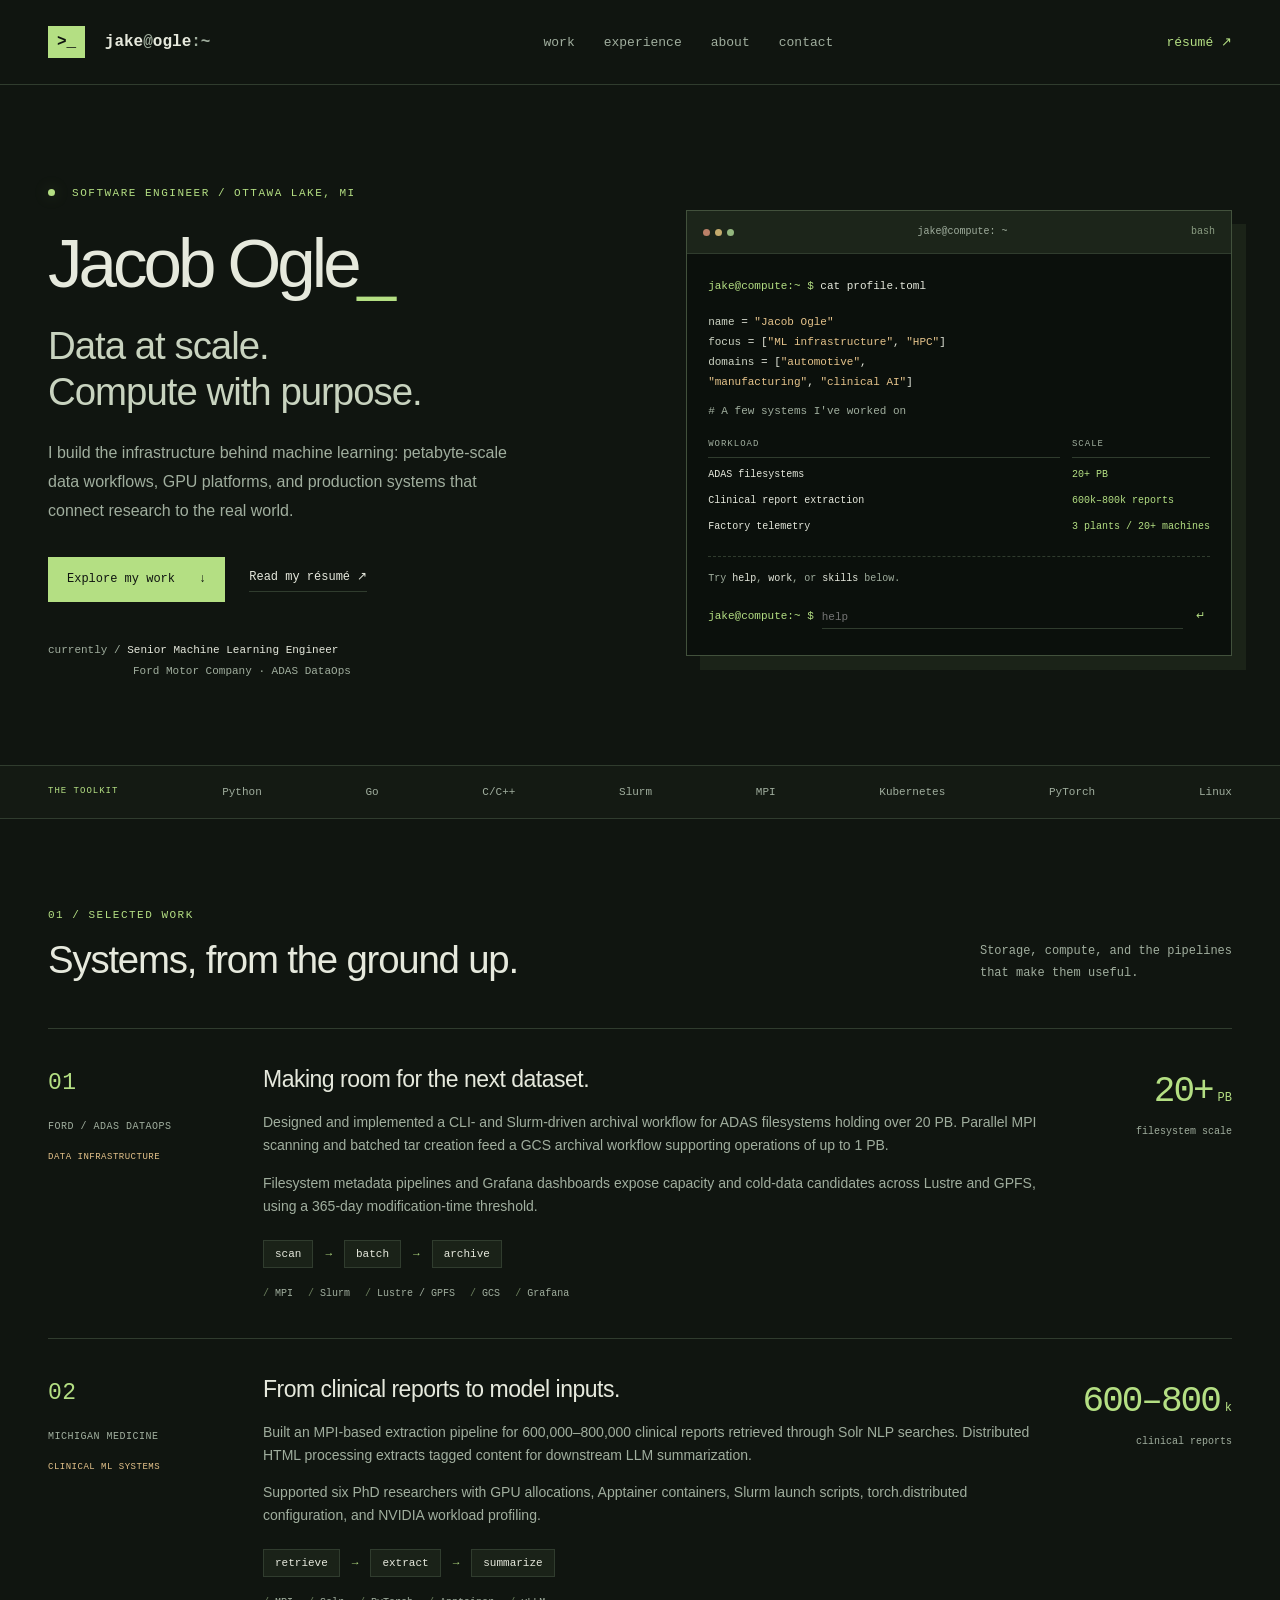
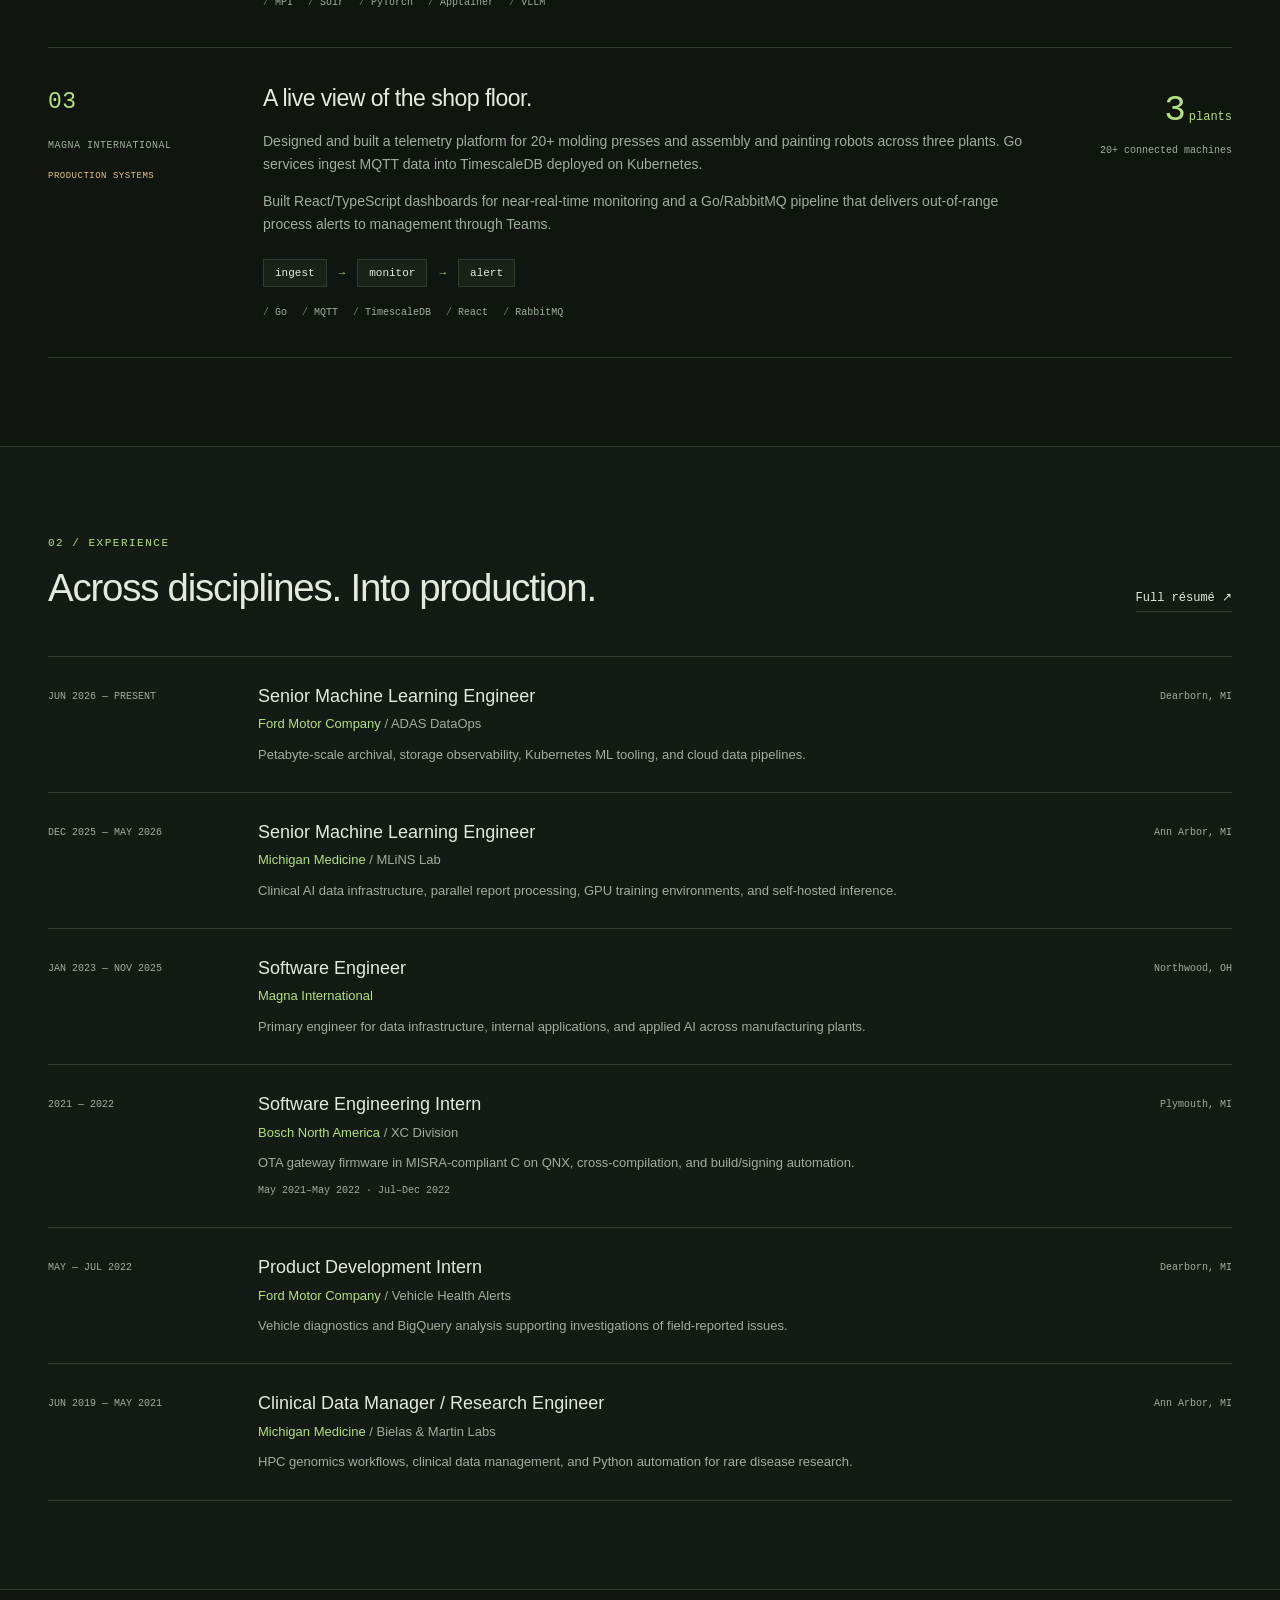
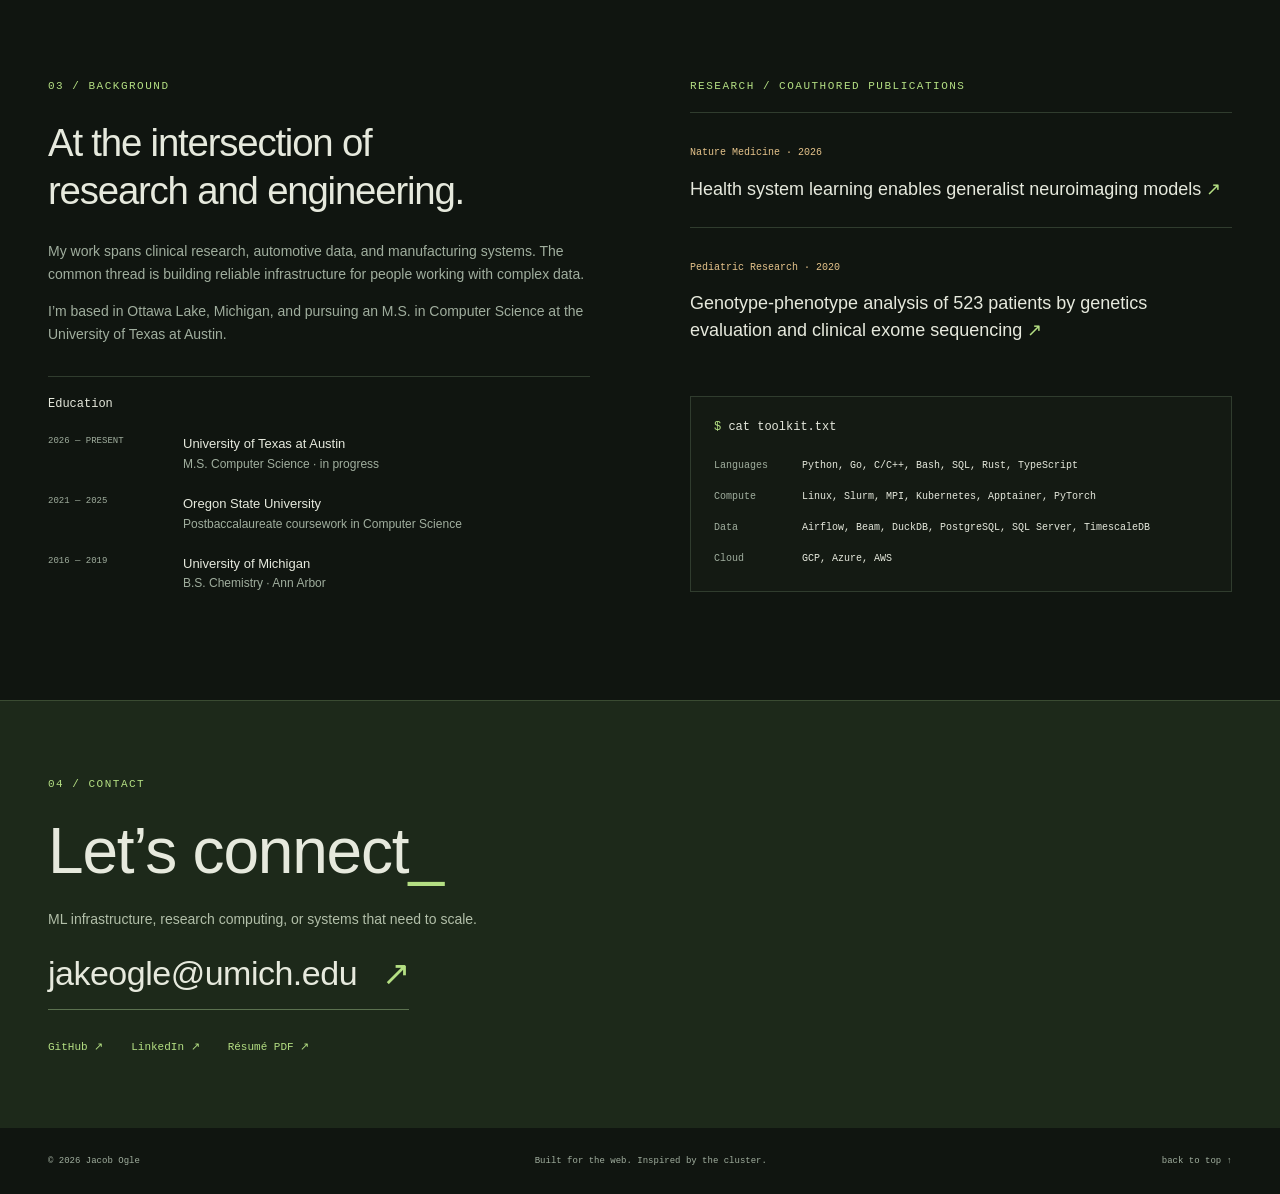
==== commit 111e49dd: "first commit" ====
--- a/index.html
+++ b/index.html
@@ -1,434 +1,69 @@
 <!doctype html>
-<html lang="en" data-theme="light">
-
+<html lang="en">
 <head>
-  <meta charset="utf-8" />
-  <meta name="viewport" content="width=device-width, initial-scale=1" />
-
-  <title>Jacob Ogle · ADAS Cloud Infrastructure Engineer</title>
-  <meta name="description"
-    content="Jacob Ogle — ADAS Cloud Infrastructure Engineer at Ford Motor Company. 6+ years building production data platforms, cloud-native pipelines, and ML infrastructure across automotive and clinical environments." />
-
-  <link rel="canonical" href="https://jake-ogle.github.io/" />
-
-  <meta property="og:type" content="website" />
-  <meta property="og:title" content="Jacob Ogle · ADAS Cloud Infrastructure Engineer" />
-  <meta property="og:description"
-    content="ADAS Cloud Infrastructure Engineer at Ford Motor Company. Building cloud-native data pipelines and ML infrastructure at scale." />
-  <meta property="og:url" content="https://jake-ogle.github.io/" />
-
-  <meta name="twitter:card" content="summary_large_image" />
-  <meta name="twitter:title" content="Jacob Ogle · ADAS Cloud Infrastructure Engineer" />
-  <meta name="twitter:description"
-    content="ADAS Cloud Infrastructure Engineer at Ford Motor Company. Building cloud-native data pipelines and ML infrastructure at scale." />
-
-  <meta name="theme-color" content="#ffffff" media="(prefers-color-scheme: light)" />
-  <meta name="theme-color" content="#000000" media="(prefers-color-scheme: dark)" />
-
-  <link rel="stylesheet" href="styles.css" />
+  <meta charset="utf-8">
+  <meta name="viewport" content="width=device-width, initial-scale=1">
+  <meta name="theme-color" content="#101510">
+  <meta name="description" content="Jacob Ogle — software engineer building ML infrastructure, petabyte-scale data workflows, and high-performance computing systems.">
+  <title>Jacob Ogle | ML Infrastructure & HPC</title>
+  <link rel="icon" href="assets/favicon.svg" type="image/svg+xml">
+  <link rel="stylesheet" href="styles.css">
+  <script src="script.js" defer></script>
 </head>
-
 <body>
-  <a class="skip-link" href="#main">Skip to content</a>
-
-  <!-- ===== NAV ===== -->
-  <nav class="topnav" aria-label="Main navigation">
-    <div class="nav-inner">
-      <a href="#" class="nav-brand" aria-label="Jacob Ogle — Home">Jacob Ogle</a>
-
-      <div class="nav-links" id="nav-links" role="list">
-        <a href="#about"      class="nav-link" role="listitem">About</a>
-        <a href="#skills"     class="nav-link" role="listitem">Skills</a>
-        <a href="#experience" class="nav-link" role="listitem">Experience</a>
-        <a href="#education"  class="nav-link" role="listitem">Education</a>
-        <a href="#projects"   class="nav-link" role="listitem">Projects</a>
-        <a href="#contact"    class="nav-link" role="listitem">Contact</a>
-      </div>
-
-      <div class="nav-actions">
-        <button class="theme-toggle" type="button" aria-label="Toggle color theme" aria-pressed="false">
-          <svg class="icon-sun" width="15" height="15" viewBox="0 0 24 24" fill="none" stroke="currentColor" stroke-width="2" aria-hidden="true"><circle cx="12" cy="12" r="5"/><line x1="12" y1="1" x2="12" y2="3"/><line x1="12" y1="21" x2="12" y2="23"/><line x1="4.22" y1="4.22" x2="5.64" y2="5.64"/><line x1="18.36" y1="18.36" x2="19.78" y2="19.78"/><line x1="1" y1="12" x2="3" y2="12"/><line x1="21" y1="12" x2="23" y2="12"/><line x1="4.22" y1="19.78" x2="5.64" y2="18.36"/><line x1="18.36" y1="5.64" x2="19.78" y2="4.22"/></svg>
-          <svg class="icon-moon" width="15" height="15" viewBox="0 0 24 24" fill="none" stroke="currentColor" stroke-width="2" aria-hidden="true"><path d="M21 12.79A9 9 0 1 1 11.21 3 7 7 0 0 0 21 12.79z"/></svg>
-          <span class="sr-only toggle-state" aria-live="polite">Light</span>
-        </button>
-      </div>
+<a class="skip" href="#main">Skip to content</a>
+<header class="site-header">
+  <a class="brand" href="#home" aria-label="Jacob Ogle, home"><span class="brand-icon">&gt;_</span> jake<span class="muted">@</span>ogle<span class="muted">:~</span></a>
+  <nav aria-label="Main navigation"><a href="#work">work</a><a href="#experience">experience</a><a href="#about">about</a><a href="#contact">contact</a></nav>
+  <a class="header-resume" href="assets/Jacob_Ogle_Resume.pdf">résumé <span aria-hidden="true">↗</span></a>
+</header>
+<main id="main">
+<section class="hero wrap" id="home" aria-labelledby="hero-heading">
+  <div class="hero-copy">
+    <p class="eyebrow"><span class="status-dot" aria-hidden="true"></span> SOFTWARE ENGINEER / OTTAWA LAKE, MI</p>
+    <h1 id="hero-heading">Jacob Ogle<span class="cursor" aria-hidden="true">_</span></h1>
+    <p class="hero-title">Data at scale.<br>Compute with purpose.</p>
+    <p class="hero-description">I build the infrastructure behind machine learning: petabyte-scale data workflows, GPU platforms, and production systems that connect research to the real world.</p>
+    <div class="hero-actions"><a class="button primary" href="#work">Explore my work <span aria-hidden="true">↓</span></a><a class="text-link" href="assets/Jacob_Ogle_Resume.pdf">Read my résumé <span aria-hidden="true">↗</span></a></div>
+    <p class="current"><span class="muted">currently /</span> Senior Machine Learning Engineer<br><span class="current-company">Ford Motor Company · ADAS DataOps</span></p>
+  </div>
+  <div class="terminal" aria-label="Interactive profile terminal">
+    <div class="terminal-bar"><span class="window-dots" aria-hidden="true"><i></i><i></i><i></i></span><span>jake@compute: ~</span><span class="terminal-shell">bash</span></div>
+    <div class="terminal-body">
+      <p><span class="prompt">jake@compute:~ $</span> cat profile.toml</p>
+      <div class="terminal-profile"><p><span class="term-key">name</span> = <span class="term-value">"Jacob Ogle"</span></p><p><span class="term-key">focus</span> = [<span class="term-value">"ML infrastructure"</span>, <span class="term-value">"HPC"</span>]</p><p><span class="term-key">domains</span> = [<span class="term-value">"automotive"</span>,<br>           <span class="term-value">"manufacturing"</span>, <span class="term-value">"clinical AI"</span>]</p></div>
+      <p class="terminal-comment"># A few systems I've worked on</p>
+      <div class="terminal-table"><span>WORKLOAD</span><span>SCALE</span><span>ADAS filesystems</span><strong>20+ PB</strong><span>Clinical report extraction</span><strong>600k–800k reports</strong><span>Factory telemetry</span><strong>3 plants / 20+ machines</strong></div>
+      <div class="terminal-rule"></div>
+      <p class="terminal-hint">Try <span>help</span>, <span>work</span>, or <span>skills</span> below.</p>
+      <div id="terminal-output" role="log" aria-live="polite" aria-label="Command output"></div>
+      <form id="terminal-form" autocomplete="off"><label class="prompt" for="command">jake@compute:~ $</label><input id="command" name="command" type="text" maxlength="120" aria-label="Terminal command" placeholder="help" spellcheck="false" autocapitalize="off"><button type="submit" aria-label="Run command">↵</button></form>
+      <noscript><p>Terminal commands need JavaScript. All content is available through the navigation above.</p></noscript>
     </div>
-  </nav>
-
-  <!-- ===== MAIN ===== -->
-  <main id="main">
-
-    <!-- Hero -->
-    <section class="hero" id="hero" aria-labelledby="hero-name">
-      <div class="hero-bg" aria-hidden="true">
-        <canvas class="hero-canvas"></canvas>
-      </div>
-      <div class="hero-content">
-        <h1 id="hero-name" class="hero-name">Jacob Ogle</h1>
-        <p class="hero-title">ADAS Cloud Infrastructure Engineer</p>
-        <div class="hero-badge">
-          <span class="badge-dot" aria-hidden="true"></span>
-          Ford Motor Company · Dearborn, MI
-        </div>
-        <p class="hero-bio">
-          Building cloud-native infrastructure for next-generation ADAS systems at Ford.
-          6+ years designing production data platforms across automotive, manufacturing, and clinical environments.
-        </p>
-        <div class="hero-actions">
-          <a href="#contact" class="btn btn-primary">Get in Touch</a>
-          <a href="#experience" class="btn btn-ghost">View Work</a>
-        </div>
-      </div>
-    </section>
-
-    <!-- About -->
-    <section class="section" id="about" aria-labelledby="about-heading">
-      <div class="section-inner">
-        <div class="section-header">
-          <p class="section-eyebrow">About</p>
-          <h2 id="about-heading" class="section-title">Background</h2>
-        </div>
-        <div class="about-grid">
-          <div>
-            <p class="about-text">
-              Data and cloud infrastructure engineer with 6+ years designing and owning production data platforms,
-              real-time ingestion pipelines, and enterprise cloud infrastructure across automotive, manufacturing,
-              and clinical environments. Proven experience building end-to-end systems at scale — from streaming
-              telemetry and cloud-native ETL to LLM-powered tooling and cross-functional data products — with
-              hands-on depth across GCP, Azure, and AWS.
-            </p>
-          </div>
-          <div class="status-card">
-            <p class="status-label">Currently</p>
-            <h3 class="status-role">ADAS Cloud Infrastructure Engineer</h3>
-            <p class="status-org">Ford Motor Company</p>
-            <p class="status-meta">Jun 2026 – Present &nbsp;·&nbsp; Dearborn, MI (Hybrid)</p>
-            <ul class="focus-chips" aria-label="Focus areas">
-              <li>GCP</li>
-              <li>Kubernetes / GKE</li>
-              <li>Terraform</li>
-              <li>Cloud Run</li>
-              <li>Vertex AI</li>
-              <li>MLOps</li>
-              <li>Docker</li>
-              <li>ADAS</li>
-              <li>CI/CD</li>
-              <li>Python</li>
-            </ul>
-          </div>
-        </div>
-      </div>
-    </section>
-
-    <!-- Skills -->
-    <section class="section section-alt" id="skills" aria-labelledby="skills-heading">
-      <div class="section-inner">
-        <div class="section-header">
-          <p class="section-eyebrow">Capabilities</p>
-          <h2 id="skills-heading" class="section-title">Technical Skills</h2>
-          <p class="section-sub">Languages, tools, and platforms across cloud infrastructure, data engineering, and ML systems.</p>
-        </div>
-        <div class="skills-grid">
-          <div class="skill-group">
-            <p class="skill-label">Languages</p>
-            <ul class="chips">
-              <li>Python</li><li>SQL</li><li>Java</li><li>TypeScript</li><li>Bash</li><li>C</li><li>Rust</li>
-            </ul>
-          </div>
-          <div class="skill-group">
-            <p class="skill-label">Cloud &amp; Infrastructure</p>
-            <ul class="chips">
-              <li>GCP</li><li>BigQuery</li><li>Cloud Run</li><li>GKE</li><li>Vertex AI</li>
-              <li>Dataflow</li><li>Terraform</li><li>Azure</li><li>AWS</li>
-              <li>Docker</li><li>Kubernetes</li><li>Apache Airflow</li><li>CI/CD</li>
-            </ul>
-          </div>
-          <div class="skill-group">
-            <p class="skill-label">Data Engineering</p>
-            <ul class="chips">
-              <li>ETL/ELT design</li><li>Real-time ingestion</li><li>Batch processing</li>
-              <li>Pipeline design</li><li>Data modeling</li><li>Schema design</li>
-              <li>Data lineage</li><li>Data governance</li><li>Data quality</li>
-              <li>Apache Solr</li><li>RabbitMQ</li><li>IoT / PLC telemetry</li>
-              <li>Pandas</li><li>NumPy</li>
-            </ul>
-          </div>
-          <div class="skill-group">
-            <p class="skill-label">Databases &amp; Storage</p>
-            <ul class="chips">
-              <li>SQL Server</li><li>PostgreSQL</li><li>DuckDB</li><li>SQLite</li><li>ChromaDB</li>
-            </ul>
-          </div>
-          <div class="skill-group">
-            <p class="skill-label">ML &amp; AI</p>
-            <ul class="chips">
-              <li>PyTorch</li><li>vLLM</li><li>LangChain</li><li>Ollama</li>
-              <li>OpenCV</li><li>YOLO</li><li>Slurm</li><li>HPC</li>
-            </ul>
-          </div>
-          <div class="skill-group">
-            <p class="skill-label">Software Engineering</p>
-            <ul class="chips">
-              <li>REST API development</li><li>Microservices</li><li>Distributed systems</li>
-              <li>Event-driven architecture</li><li>Object-oriented design</li>
-              <li>Linux administration</li><li>Git</li><li>Unit &amp; integration testing</li>
-              <li>Agile / DevOps</li><li>MLOps</li>
-            </ul>
-          </div>
-        </div>
-      </div>
-    </section>
-
-    <!-- Experience -->
-    <section class="section" id="experience" aria-labelledby="experience-heading">
-      <div class="section-inner">
-        <div class="section-header">
-          <p class="section-eyebrow">Work</p>
-          <h2 id="experience-heading" class="section-title">Experience</h2>
-          <p class="section-sub">6+ years across ADAS cloud systems, clinical AI, automotive manufacturing, and embedded software.</p>
-        </div>
-        <div class="timeline">
-
-          <div class="timeline-item">
-            <div class="timeline-header">
-              <div>
-                <h3 class="timeline-title">ADAS Cloud Infrastructure Engineer</h3>
-                <p class="timeline-org">Ford Motor Company</p>
-              </div>
-              <div class="timeline-meta">
-                <span class="timeline-date">Jun 2026 – Present</span>
-                <span class="timeline-loc">Dearborn, MI (Hybrid)</span>
-              </div>
-            </div>
-            <ul class="bullet-list">
-              <li>Designing and building cloud-native data pipelines and engineering infrastructure to support Ford's ADAS products on GCP, including Dataflow, Cloud Run, Vertex AI, and GKE.</li>
-              <li>Full-stack development of web applications supporting a transparent, user-friendly ADAS data platform for internal product teams.</li>
-              <li>Workflow automation and scaling using GCP tooling: Terraform for infrastructure provisioning, Dataflow for data processing, and Vertex AI for ML workloads.</li>
-              <li>Developing containerized services and distributed workflows spanning all phases of the data and machine learning lifecycle in collaboration with algorithm and vehicle platform teams.</li>
-              <li>System integration testing, production deployments, and cloud infrastructure management with a focus on observability and CI/CD best practices.</li>
-              <li>Operationalizing prototype ML environments and pipelines developed by algorithmic teams; defining KPIs and integrating telemetry to track cloud service efficiency.</li>
-            </ul>
-          </div>
-
-          <div class="timeline-item">
-            <div class="timeline-header">
-              <div>
-                <h3 class="timeline-title">Senior Data Engineer</h3>
-                <p class="timeline-org">Michigan Medicine – MLiNS Lab</p>
-              </div>
-              <div class="timeline-meta">
-                <span class="timeline-date">Dec 2025 – May 2026</span>
-                <span class="timeline-loc">Ann Arbor, MI</span>
-              </div>
-            </div>
-            <ul class="bullet-list">
-              <li>Owned and operated end-to-end data infrastructure supporting large-scale multimodal clinical AI research, expanding an inherited ~500 TB dataset to near-petabyte scale through integration of open source datasets and rolling clinical data acquisitions.</li>
-              <li>Built and maintained production DICOM ingestion and preprocessing pipelines using dcm2niix with a custom metadata parser, generating study-level configuration files across a large-scale clinical imaging corpus spanning MRI, CT, and pathology modalities.</li>
-              <li>Deployed and operated a self-hosted LLM inference stack on HPC GPU nodes using vLLM across 8 NVIDIA L40 GPUs, running summarization, annotation, and classification workloads over the full clinical text corpus — pulling reports from an internal Apache Solr instance with metadata managed in SQL Server.</li>
-              <li>Owned Slurm job design, scheduling, execution, and monitoring for large-scale data processing and model training workloads on HPC infrastructure, ensuring reproducibility, versioning, and data quality across research workflows.</li>
-              <li>Maintained a modern internal data catalog using DuckLake backed by DuckDB and SQLite, alongside SQL Server relational databases integrating heterogeneous clinical imaging, pathology, and report-level data sources.</li>
-              <li>Supported vision and vision-language model training pipelines with early development of a post-training evaluation harness for assessing model performance across multimodal clinical tasks.</li>
-              <li>Contributing author on ongoing peer-reviewed research in multimodal clinical AI.</li>
-            </ul>
-          </div>
-
-          <div class="timeline-item">
-            <div class="timeline-header">
-              <div>
-                <h3 class="timeline-title">Data Engineer</h3>
-                <p class="timeline-org">Magna International</p>
-              </div>
-              <div class="timeline-meta">
-                <span class="timeline-date">Jan 2023 – Nov 2025</span>
-                <span class="timeline-loc">Hybrid</span>
-              </div>
-            </div>
-            <ul class="bullet-list">
-              <li>Served as the primary data engineering and AI authority on the plant IT team, independently architecting and deploying data infrastructure across molding, painting, assembly, and inspection lines for a full-scale automotive fascia manufacturing facility.</li>
-              <li>Designed and deployed real-time PLC telemetry ingestion services in Java 21 across molding and paint production lines, running as daemon processes streaming press and line data to a Dockerized RabbitMQ broker, with a downstream Python-based alerting system enabling automated detection and notification of parts requiring quality inspection.</li>
-              <li>Architected and deployed a plant-wide internal RAG system using ChromaDB, LangChain, and Ollama, indexing the facility's entire NorWeb knowledge base — reducing document retrieval latency from ~5 minutes to under 10 seconds for the entire plant workforce.</li>
-              <li>Built centralized Python REST APIs backed by SQL Server and Azure SQL, serving ~30 upper management stakeholders across production, HR, and accounting departments as their primary interface for daily operational data.</li>
-              <li>Engineered scalable data ingestion and validation pipelines using Apache Airflow, integrating multi-source sensor telemetry and enterprise data across production floor systems.</li>
-              <li>Contributed to a multi-plant computer vision PoC using OpenCV and YOLO for automated assembly inspection, detecting bolt attachment defects on fascia production lines in real time.</li>
-              <li>Contributed to hybrid cloud/on-prem architecture leveraging Azure Data Factory, Azure Blob Storage, and Azure SQL with focus on observability, reliability, and platform scalability.</li>
-            </ul>
-          </div>
-
-          <div class="timeline-item">
-            <div class="timeline-header">
-              <div>
-                <h3 class="timeline-title">Software Engineering Intern – XC Division</h3>
-                <p class="timeline-org">Bosch North America</p>
-              </div>
-              <div class="timeline-meta">
-                <span class="timeline-date">May 2021 – Dec 2022</span>
-                <span class="timeline-loc">Plymouth, MI</span>
-              </div>
-            </div>
-            <ul class="bullet-list">
-              <li>Embedded within the XC team supporting development of the GM central control gateway module responsible for OTA software reflashing and update management.</li>
-              <li>Built automated build and code signing tooling in Python implementing GM key structure requirements, enabling compliant OTA reflashing workflows for the gateway module and forming a critical part of the software delivery pipeline.</li>
-              <li>Contributed directly to the production gateway module codebase, shipping features and fixes in compliance with MISRA C standards and GM software development guidelines through a structured code review process.</li>
-              <li>Developed an internal JIRA ticket monitoring tool for upper management, providing real-time visibility into ticket time-to-completion metrics across the XC organization.</li>
-              <li>Co-led the Bosch XC Python Development Club in Plymouth, running sessions on Matlab-to-Python migration and practical data tooling using Pandas, NumPy, and Matplotlib for engineering workflows.</li>
-            </ul>
-          </div>
-
-          <div class="timeline-item">
-            <div class="timeline-header">
-              <div>
-                <h3 class="timeline-title">Product Development Intern – Vehicle Health Alerts</h3>
-                <p class="timeline-org">Ford Motor Company</p>
-              </div>
-              <div class="timeline-meta">
-                <span class="timeline-date">May 2022 – Jul 2022</span>
-                <span class="timeline-loc">Dearborn, MI</span>
-              </div>
-            </div>
-            <ul class="bullet-list">
-              <li>Supported the Vehicle Health Alerts (VHA) team in diagnosing field-reported vehicle diagnostic issues, including TPMS anomalies and related ECU-level faults surfaced through cross-functional JIRA tickets.</li>
-              <li>Used GCP BigQuery to extract and analyze diagnostic snapshot data for specific vehicles, collaborating with team members to identify data patterns and contributing findings to development team reviews.</li>
-              <li>Gained hands-on exposure to vehicle diagnostic data architecture, ECU feature sets, and cross-functional automotive software development workflows.</li>
-            </ul>
-          </div>
-
-          <div class="timeline-item">
-            <div class="timeline-header">
-              <div>
-                <h3 class="timeline-title">Clinical Data Manager / Research Engineer</h3>
-                <p class="timeline-org">Michigan Medicine – Bielas &amp; Martin Labs</p>
-              </div>
-              <div class="timeline-meta">
-                <span class="timeline-date">Jun 2019 – May 2021</span>
-                <span class="timeline-loc">Ann Arbor, MI</span>
-              </div>
-            </div>
-            <ul class="bullet-list">
-              <li>Developed clinical research participant tracking databases and data management frameworks supporting multi-institutional rare disease research cohorts.</li>
-              <li>Supported large-scale computational genomics pipelines under the Gabriella Miller Kids First federal research initiative, including WGS/WES sequencing projects.</li>
-            </ul>
-          </div>
-
-        </div>
-      </div>
-    </section>
-
-    <!-- Education -->
-    <section class="section section-alt" id="education" aria-labelledby="education-heading">
-      <div class="section-inner">
-        <div class="section-header">
-          <p class="section-eyebrow">Education</p>
-          <h2 id="education-heading" class="section-title">Academic Background</h2>
-        </div>
-        <div class="timeline">
-
-          <div class="timeline-item">
-            <div class="timeline-header">
-              <div>
-                <h3 class="timeline-title">University of Texas at Austin</h3>
-                <p class="timeline-org">M.S. Computer Science – Machine Learning Systems Focus</p>
-              </div>
-              <div class="timeline-meta">
-                <span class="timeline-date">In Progress (Started 2026)</span>
-              </div>
-            </div>
-          </div>
-
-          <div class="timeline-item">
-            <div class="timeline-header">
-              <div>
-                <h3 class="timeline-title">Oregon State University</h3>
-                <p class="timeline-org">B.S. Computer Science</p>
-              </div>
-            </div>
-            <ul class="bullet-list">
-              <li>Relevant coursework: Data Structures, Algorithms, Software Engineering I &amp; II, Parallel Systems in C++, Open Source Software Development</li>
-            </ul>
-          </div>
-
-          <div class="timeline-item">
-            <div class="timeline-header">
-              <div>
-                <h3 class="timeline-title">University of Michigan – Ann Arbor</h3>
-                <p class="timeline-org">B.S. Chemistry</p>
-              </div>
-            </div>
-          </div>
-
-        </div>
-      </div>
-    </section>
-
-    <!-- Projects -->
-    <section class="section" id="projects" aria-labelledby="projects-heading">
-      <div class="section-inner">
-        <div class="section-header">
-          <p class="section-eyebrow">Personal</p>
-          <h2 id="projects-heading" class="section-title">Projects</h2>
-        </div>
-        <div class="timeline">
-
-          <div class="timeline-item">
-            <div class="timeline-header">
-              <div>
-                <h3 class="timeline-title">ESP32 CAN Bus Automotive Data Logger</h3>
-                <p class="timeline-org">Rust · ESP-IDF · esp-rs · UART</p>
-              </div>
-              <div class="timeline-meta">
-                <span class="timeline-date">In Progress</span>
-              </div>
-            </div>
-            <p class="item-body">
-              Developing custom firmware for an ESP32-CAN-X2 dual CAN controller to read and decode OBD2 vehicle data
-              for real-time race telemetry. Hardware includes a soldered OBD2 pigtail interface and a UART-connected
-              display implementing a functional RPM shift light on simulated CAN data. Built using Rust HAL targeting
-              bare metal embedded deployment.
-            </p>
-          </div>
-
-        </div>
-      </div>
-    </section>
-
-    <!-- Contact -->
-    <section class="section section-alt" id="contact" aria-labelledby="contact-heading">
-      <div class="section-inner">
-        <div class="section-header">
-          <p class="section-eyebrow">Contact</p>
-          <h2 id="contact-heading" class="section-title">Get in Touch</h2>
-          <p class="section-sub">Open to collaborations, research conversations, and interesting infrastructure problems.</p>
-        </div>
-        <div class="contact-grid">
-          <a class="contact-btn contact-btn-primary" href="mailto:jakeogle@umich.edu">
-            <svg width="16" height="16" viewBox="0 0 24 24" fill="none" stroke="currentColor" stroke-width="2" aria-hidden="true"><path d="M4 4h16c1.1 0 2 .9 2 2v12c0 1.1-.9 2-2 2H4c-1.1 0-2-.9-2-2V6c0-1.1.9-2 2-2z"/><polyline points="22,6 12,13 2,6"/></svg>
-            jakeogle@umich.edu
-          </a>
-          <a class="contact-btn" href="https://linkedin.com/in/jakeogle" target="_blank" rel="noopener noreferrer">
-            <svg width="16" height="16" viewBox="0 0 24 24" fill="currentColor" aria-hidden="true"><path d="M16 8a6 6 0 0 1 6 6v7h-4v-7a2 2 0 0 0-2-2 2 2 0 0 0-2 2v7h-4v-7a6 6 0 0 1 6-6z"/><rect x="2" y="9" width="4" height="12"/><circle cx="4" cy="4" r="2"/></svg>
-            LinkedIn
-          </a>
-          <a class="contact-btn" href="https://github.com/jake-ogle" target="_blank" rel="noopener noreferrer">
-            <svg width="16" height="16" viewBox="0 0 24 24" fill="currentColor" aria-hidden="true"><path d="M9 19c-5 1.5-5-2.5-7-3m14 6v-3.87a3.37 3.37 0 0 0-.94-2.61c3.14-.35 6.44-1.54 6.44-7A5.44 5.44 0 0 0 20 4.77 5.07 5.07 0 0 0 19.91 1S18.73.65 16 2.48a13.38 13.38 0 0 0-7 0C6.27.65 5.09 1 5.09 1A5.07 5.07 0 0 0 5 4.77a5.44 5.44 0 0 0-1.5 3.78c0 5.42 3.3 6.61 6.44 7A3.37 3.37 0 0 0 9 18.13V22"/></svg>
-            GitHub
-          </a>
-        </div>
-      </div>
-    </section>
-
-  </main>
-
-  <footer class="site-footer">
-    <div class="footer-inner">
-      <p>© 2026 Jacob Ogle</p>
-      <div class="footer-links">
-        <a href="https://linkedin.com/in/jakeogle" target="_blank" rel="noopener noreferrer">LinkedIn</a>
-        <a href="https://github.com/jake-ogle" target="_blank" rel="noopener noreferrer">GitHub</a>
-        <a href="mailto:jakeogle@umich.edu">Email</a>
-      </div>
-    </div>
-  </footer>
-
-  <script src="script.js"></script>
+  </div>
+</section>
+<div class="stack-strip"><div class="wrap"><span class="strip-label">THE TOOLKIT</span><span>Python</span><span>Go</span><span>C/C++</span><span>Slurm</span><span>MPI</span><span>Kubernetes</span><span>PyTorch</span><span>Linux</span></div></div>
+<section class="section wrap" id="work" aria-labelledby="work-heading">
+  <div class="section-heading"><div><p class="eyebrow">01 / SELECTED WORK</p><h2 id="work-heading">Systems, from the ground up.</h2></div><p>Storage, compute, and the pipelines<br>that make them useful.</p></div>
+  <article class="work-item"><div class="work-meta"><span class="project-number">01</span><span>FORD / ADAS DATAOPS</span><span class="project-kind">DATA INFRASTRUCTURE</span></div><div class="work-content"><h3>Making room for the next dataset.</h3><p>Designed and implemented a CLI- and Slurm-driven archival workflow for ADAS filesystems holding over 20 PB. Parallel MPI scanning and batched tar creation feed a GCS archival workflow supporting operations of up to 1 PB.</p><p>Filesystem metadata pipelines and Grafana dashboards expose capacity and cold-data candidates across Lustre and GPFS, using a 365-day modification-time threshold.</p><div class="flow" aria-label="Archive workflow"><span>scan</span><b>→</b><span>batch</span><b>→</b><span>archive</span></div><ul class="tags" aria-label="Technologies"><li>MPI</li><li>Slurm</li><li>Lustre / GPFS</li><li>GCS</li><li>Grafana</li></ul></div><div class="work-stat"><strong>20+<span>PB</span></strong><p>filesystem scale</p></div></article>
+  <article class="work-item"><div class="work-meta"><span class="project-number">02</span><span>MICHIGAN MEDICINE</span><span class="project-kind">CLINICAL ML SYSTEMS</span></div><div class="work-content"><h3>From clinical reports to model inputs.</h3><p>Built an MPI-based extraction pipeline for 600,000–800,000 clinical reports retrieved through Solr NLP searches. Distributed HTML processing extracts tagged content for downstream LLM summarization.</p><p>Supported six PhD researchers with GPU allocations, Apptainer containers, Slurm launch scripts, torch.distributed configuration, and NVIDIA workload profiling.</p><div class="flow" aria-label="Clinical text workflow"><span>retrieve</span><b>→</b><span>extract</span><b>→</b><span>summarize</span></div><ul class="tags" aria-label="Technologies"><li>MPI</li><li>Solr</li><li>PyTorch</li><li>Apptainer</li><li>vLLM</li></ul></div><div class="work-stat"><strong>600–800<span>k</span></strong><p>clinical reports</p></div></article>
+  <article class="work-item"><div class="work-meta"><span class="project-number">03</span><span>MAGNA INTERNATIONAL</span><span class="project-kind">PRODUCTION SYSTEMS</span></div><div class="work-content"><h3>A live view of the shop floor.</h3><p>Designed and built a telemetry platform for 20+ molding presses and assembly and painting robots across three plants. Go services ingest MQTT data into TimescaleDB deployed on Kubernetes.</p><p>Built React/TypeScript dashboards for near-real-time monitoring and a Go/RabbitMQ pipeline that delivers out-of-range process alerts to management through Teams.</p><div class="flow" aria-label="Telemetry workflow"><span>ingest</span><b>→</b><span>monitor</span><b>→</b><span>alert</span></div><ul class="tags" aria-label="Technologies"><li>Go</li><li>MQTT</li><li>TimescaleDB</li><li>React</li><li>RabbitMQ</li></ul></div><div class="work-stat"><strong>3<span>plants</span></strong><p>20+ connected machines</p></div></article>
+</section>
+<section class="experience-section" id="experience" aria-labelledby="experience-heading"><div class="wrap section">
+  <div class="section-heading"><div><p class="eyebrow">02 / EXPERIENCE</p><h2 id="experience-heading">Across disciplines. Into production.</h2></div><a class="text-link" href="assets/Jacob_Ogle_Resume.pdf">Full résumé <span aria-hidden="true">↗</span></a></div>
+  <div class="timeline">
+    <article class="job"><p class="job-date">JUN 2026 — PRESENT</p><div><h3>Senior Machine Learning Engineer</h3><p class="job-company">Ford Motor Company <span> / ADAS DataOps</span></p><p>Petabyte-scale archival, storage observability, Kubernetes ML tooling, and cloud data pipelines.</p></div><span class="job-place">Dearborn, MI</span></article>
+    <article class="job"><p class="job-date">DEC 2025 — MAY 2026</p><div><h3>Senior Machine Learning Engineer</h3><p class="job-company">Michigan Medicine <span> / MLiNS Lab</span></p><p>Clinical AI data infrastructure, parallel report processing, GPU training environments, and self-hosted inference.</p></div><span class="job-place">Ann Arbor, MI</span></article>
+    <article class="job"><p class="job-date">JAN 2023 — NOV 2025</p><div><h3>Software Engineer</h3><p class="job-company">Magna International</p><p>Primary engineer for data infrastructure, internal applications, and applied AI across manufacturing plants.</p></div><span class="job-place">Northwood, OH</span></article>
+    <article class="job"><p class="job-date">2021 — 2022</p><div><h3>Software Engineering Intern</h3><p class="job-company">Bosch North America <span> / XC Division</span></p><p>OTA gateway firmware in MISRA-compliant C on QNX, cross-compilation, and build/signing automation.</p><p class="job-note">May 2021–May 2022 · Jul–Dec 2022</p></div><span class="job-place">Plymouth, MI</span></article>
+    <article class="job"><p class="job-date">MAY — JUL 2022</p><div><h3>Product Development Intern</h3><p class="job-company">Ford Motor Company <span> / Vehicle Health Alerts</span></p><p>Vehicle diagnostics and BigQuery analysis supporting investigations of field-reported issues.</p></div><span class="job-place">Dearborn, MI</span></article>
+    <article class="job"><p class="job-date">JUN 2019 — MAY 2021</p><div><h3>Clinical Data Manager / Research Engineer</h3><p class="job-company">Michigan Medicine <span> / Bielas & Martin Labs</span></p><p>HPC genomics workflows, clinical data management, and Python automation for rare disease research.</p></div><span class="job-place">Ann Arbor, MI</span></article>
+  </div>
+</div></section>
+<section class="section wrap about-section" id="about" aria-labelledby="about-heading"><div><p class="eyebrow">03 / BACKGROUND</p><h2 id="about-heading">At the intersection of<br>research and engineering.</h2><p class="about-copy">My work spans clinical research, automotive data, and manufacturing systems. The common thread is building reliable infrastructure for people working with complex data.</p><p class="about-copy">I’m based in Ottawa Lake, Michigan, and pursuing an M.S. in Computer Science at the University of Texas at Austin.</p><div class="education"><h3>Education</h3><div><span>2026 — PRESENT</span><p><strong>University of Texas at Austin</strong><br>M.S. Computer Science · in progress</p></div><div><span>2021 — 2025</span><p><strong>Oregon State University</strong><br>Postbaccalaureate coursework in Computer Science</p></div><div><span>2016 — 2019</span><p><strong>University of Michigan</strong><br>B.S. Chemistry · Ann Arbor</p></div></div></div>
+<div class="publications"><p class="eyebrow">RESEARCH / COAUTHORED PUBLICATIONS</p><a class="publication" href="https://doi.org/10.1038/s41591-026-04497-1"><span class="publication-journal">Nature Medicine · 2026</span><h3>Health system learning enables generalist neuroimaging models <span aria-hidden="true">↗</span></h3></a><a class="publication" href="https://pubmed.ncbi.nlm.nih.gov/31618753/"><span class="publication-journal">Pediatric Research · 2020</span><h3>Genotype-phenotype analysis of 523 patients by genetics evaluation and clinical exome sequencing <span aria-hidden="true">↗</span></h3></a><div class="skills-panel"><h3><span class="prompt">$</span> cat toolkit.txt</h3><dl><dt>Languages</dt><dd>Python, Go, C/C++, Bash, SQL, Rust, TypeScript</dd><dt>Compute</dt><dd>Linux, Slurm, MPI, Kubernetes, Apptainer, PyTorch</dd><dt>Data</dt><dd>Airflow, Beam, DuckDB, PostgreSQL, SQL Server, TimescaleDB</dd><dt>Cloud</dt><dd>GCP, Azure, AWS</dd></dl></div></div></section>
+<section class="contact-section" id="contact" aria-labelledby="contact-heading"><div class="wrap"><p class="eyebrow">04 / CONTACT</p><h2 id="contact-heading">Let’s connect<span class="cursor" aria-hidden="true">_</span></h2><p>ML infrastructure, research computing, or systems that need to scale.</p><a class="contact-email" href="mailto:jakeogle@umich.edu">jakeogle@umich.edu <span aria-hidden="true">↗</span></a><div class="contact-links"><a href="https://github.com/jake-ogle">GitHub ↗</a><a href="https://linkedin.com/in/jakeogle">LinkedIn ↗</a><a href="assets/Jacob_Ogle_Resume.pdf">Résumé PDF ↗</a></div></div></section>
+</main>
+<footer class="wrap"><span>© <span id="year">2026</span> Jacob Ogle</span><span>Built for the web. Inspired by the cluster.</span><a href="#home">back to top ↑</a></footer>
 </body>
-
 </html>
--- a/styles.css
+++ b/styles.css
@@ -1,932 +1 @@
-/* ============================================================
-   TOKENS
-   ============================================================ */
-:root {
-  --bg:           #ffffff;
-  --bg-alt:       #f5f5f7;
-  --bg-card:      #ffffff;
-  --bg-nav:       rgba(255, 255, 255, 0.72);
-
-  --text:         #1d1d1f;
-  --text-2:       #6e6e73;
-  --text-3:       #86868b;
-
-  --accent:       #0066cc;
-  --accent-hover: #0055aa;
-  --accent-rgb:   0, 102, 204;
-
-  --green:        #34c759;
-
-  --border:       rgba(0, 0, 0, 0.08);
-  --border-md:    rgba(0, 0, 0, 0.12);
-
-  --shadow-xs:    0 1px 6px  rgba(0, 0, 0, 0.04);
-  --shadow-sm:    0 2px 14px rgba(0, 0, 0, 0.06);
-  --shadow-md:    0 4px 28px rgba(0, 0, 0, 0.09);
-  --shadow-lg:    0 8px 48px rgba(0, 0, 0, 0.12);
-
-  --font:         -apple-system, BlinkMacSystemFont, 'SF Pro Text',
-                  'SF Pro Display', 'Helvetica Neue', Arial, sans-serif;
-
-  --radius-xs:    6px;
-  --radius-sm:    10px;
-  --radius:       16px;
-  --radius-lg:    22px;
-
-  --nav-h:        52px;
-  --max-w:        940px;
-}
-
-[data-theme="dark"] {
-  --bg:           #000000;
-  --bg-alt:       #1c1c1e;
-  --bg-card:      #1c1c1e;
-  --bg-nav:       rgba(0, 0, 0, 0.72);
-
-  --text:         #f5f5f7;
-  --text-2:       #aeaeb2;
-  --text-3:       #8e8e93;
-
-  --accent:       #2997ff;
-  --accent-hover: #419cff;
-  --accent-rgb:   41, 151, 255;
-
-  --border:       rgba(255, 255, 255, 0.1);
-  --border-md:    rgba(255, 255, 255, 0.15);
-
-  --shadow-xs:    0 1px 6px  rgba(0, 0, 0, 0.4);
-  --shadow-sm:    0 2px 14px rgba(0, 0, 0, 0.5);
-  --shadow-md:    0 4px 28px rgba(0, 0, 0, 0.6);
-  --shadow-lg:    0 8px 48px rgba(0, 0, 0, 0.7);
-}
-
-/* ============================================================
-   RESET
-   ============================================================ */
-*, *::before, *::after {
-  box-sizing: border-box;
-  margin: 0;
-  padding: 0;
-}
-
-html {
-  scroll-behavior: smooth;
-  scroll-padding-top: calc(var(--nav-h) + 20px);
-}
-
-body {
-  font-family: var(--font);
-  font-size: 17px;
-  line-height: 1.65;
-  letter-spacing: -0.012em;
-  background: var(--bg);
-  color: var(--text);
-  -webkit-font-smoothing: antialiased;
-  -moz-osx-font-smoothing: grayscale;
-  transition: background 0.25s ease, color 0.25s ease;
-}
-
-a {
-  text-decoration: none;
-  color: inherit;
-}
-
-ul { list-style: none; }
-
-/* ============================================================
-   A11Y
-   ============================================================ */
-.skip-link {
-  position: fixed;
-  top: 12px;
-  left: 12px;
-  padding: 8px 16px;
-  background: var(--bg);
-  color: var(--text);
-  border-radius: var(--radius-sm);
-  border: 1px solid var(--border-md);
-  box-shadow: var(--shadow-md);
-  transform: translateY(-200%);
-  transition: transform 0.2s ease;
-  z-index: 1000;
-  font-size: 0.875rem;
-  font-weight: 500;
-}
-
-.skip-link:focus { transform: translateY(0); }
-
-.sr-only {
-  position: absolute;
-  width: 1px; height: 1px;
-  padding: 0; margin: -1px;
-  overflow: hidden;
-  clip: rect(0, 0, 0, 0);
-  white-space: nowrap;
-  border: 0;
-}
-
-/* ============================================================
-   NAV
-   ============================================================ */
-.topnav {
-  position: fixed;
-  top: 0; left: 0; right: 0;
-  height: var(--nav-h);
-  z-index: 100;
-  background: var(--bg-nav);
-  backdrop-filter: blur(20px) saturate(180%);
-  -webkit-backdrop-filter: blur(20px) saturate(180%);
-  border-bottom: 1px solid var(--border);
-  transition: background 0.25s ease, border-color 0.25s ease;
-}
-
-.nav-inner {
-  max-width: calc(var(--max-w) + 48px);
-  margin: 0 auto;
-  padding: 0 24px;
-  height: 100%;
-  display: flex;
-  align-items: center;
-  gap: 24px;
-}
-
-.nav-brand {
-  font-size: 0.875rem;
-  font-weight: 600;
-  letter-spacing: -0.01em;
-  color: var(--text);
-  white-space: nowrap;
-  flex-shrink: 0;
-}
-
-.nav-links {
-  display: flex;
-  align-items: center;
-  gap: 2px;
-  flex: 1;
-}
-
-.nav-link {
-  font-size: 0.8125rem;
-  font-weight: 500;
-  color: var(--text-2);
-  padding: 5px 10px;
-  border-radius: var(--radius-xs);
-  transition: color 0.15s ease, background 0.15s ease;
-  letter-spacing: -0.005em;
-  white-space: nowrap;
-}
-
-.nav-link:hover {
-  color: var(--text);
-  background: rgba(0, 0, 0, 0.05);
-}
-
-[data-theme="dark"] .nav-link:hover {
-  background: rgba(255, 255, 255, 0.06);
-}
-
-.nav-link.active {
-  color: var(--accent);
-}
-
-.nav-actions {
-  display: flex;
-  align-items: center;
-  gap: 8px;
-  flex-shrink: 0;
-}
-
-/* Theme toggle (nav) */
-.theme-toggle {
-  display: flex;
-  align-items: center;
-  justify-content: center;
-  width: 32px;
-  height: 32px;
-  border-radius: 50%;
-  background: transparent;
-  border: 1px solid var(--border-md);
-  cursor: pointer;
-  color: var(--text-2);
-  transition: background 0.15s ease, color 0.15s ease, border-color 0.15s ease;
-  flex-shrink: 0;
-}
-
-.theme-toggle:hover {
-  background: var(--bg-alt);
-  color: var(--text);
-}
-
-.theme-toggle:focus-visible {
-  outline: 2px solid var(--accent);
-  outline-offset: 2px;
-}
-
-.icon-sun, .icon-moon { flex-shrink: 0; }
-
-[data-theme="light"] .icon-moon { display: none; }
-[data-theme="dark"]  .icon-sun  { display: none; }
-
-/* Hamburger (mobile) */
-.nav-menu-btn {
-  display: none;
-  align-items: center;
-  justify-content: center;
-  width: 32px;
-  height: 32px;
-  border-radius: var(--radius-xs);
-  background: transparent;
-  border: 1px solid var(--border-md);
-  cursor: pointer;
-  color: var(--text-2);
-}
-
-/* ============================================================
-   HERO
-   ============================================================ */
-.hero {
-  position: relative;
-  min-height: 100vh;
-  display: flex;
-  align-items: center;
-  overflow: hidden;
-  padding: calc(var(--nav-h) + 60px) 24px 80px;
-}
-
-.hero-bg {
-  position: absolute;
-  inset: 0;
-  pointer-events: none;
-  overflow: hidden;
-  z-index: 0;
-}
-
-.hero-canvas {
-  position: absolute;
-  inset: 0;
-  width: 100%;
-  height: 100%;
-  z-index: 1;
-}
-
-.hero-bg::before {
-  content: '';
-  position: absolute;
-  width: 700px;
-  height: 700px;
-  background: radial-gradient(circle,
-    rgba(var(--accent-rgb), 0.10) 0%,
-    transparent 65%);
-  top: -140px;
-  right: -80px;
-  animation: blob-drift 12s ease-in-out infinite;
-}
-
-.hero-bg::after {
-  content: '';
-  position: absolute;
-  width: 500px;
-  height: 500px;
-  background: radial-gradient(circle,
-    rgba(88, 86, 214, 0.07) 0%,
-    transparent 65%);
-  bottom: -60px;
-  left: 15%;
-  animation: blob-drift 16s ease-in-out infinite reverse;
-}
-
-@keyframes blob-drift {
-  0%, 100% { transform: translate(0, 0) scale(1); }
-  33%       { transform: translate(24px, -24px) scale(1.04); }
-  66%       { transform: translate(-18px, 18px) scale(0.97); }
-}
-
-.hero-content {
-  position: relative;
-  z-index: 1;
-  max-width: var(--max-w);
-  width: 100%;
-  margin: 0 auto;
-  animation: hero-in 0.9s cubic-bezier(0.4, 0, 0.2, 1) both;
-}
-
-@keyframes hero-in {
-  from { opacity: 0; transform: translateY(28px); }
-  to   { opacity: 1; transform: translateY(0); }
-}
-
-.hero-badge {
-  display: inline-flex;
-  align-items: center;
-  gap: 7px;
-  padding: 6px 14px;
-  background: var(--bg-alt);
-  border: 1px solid var(--border);
-  border-radius: 999px;
-  font-size: 0.8125rem;
-  color: var(--text-2);
-  font-weight: 500;
-  margin-top: 20px;
-  margin-bottom: 20px;
-  letter-spacing: -0.005em;
-}
-
-.badge-dot {
-  width: 7px;
-  height: 7px;
-  background: var(--green);
-  border-radius: 50%;
-  flex-shrink: 0;
-  animation: pulse-dot 2.4s ease-in-out infinite;
-}
-
-@keyframes pulse-dot {
-  0%, 100% { box-shadow: 0 0 0 0 rgba(52, 199, 89, 0.45); }
-  50%       { box-shadow: 0 0 0 5px rgba(52, 199, 89, 0); }
-}
-
-.hero-name {
-  font-size: clamp(52px, 7.5vw, 84px);
-  font-weight: 700;
-  letter-spacing: -0.045em;
-  line-height: 1.0;
-  color: var(--text);
-  margin-bottom: 20px;
-}
-
-.hero-title {
-  font-size: clamp(22px, 3vw, 30px);
-  font-weight: 600;
-  color: var(--text-2);
-  letter-spacing: -0.025em;
-  line-height: 1.2;
-  margin-bottom: 8px;
-}
-
-.hero-org {
-  font-size: clamp(15px, 2vw, 18px);
-  color: var(--accent);
-  font-weight: 500;
-  letter-spacing: -0.01em;
-  margin-bottom: 36px;
-}
-
-.hero-bio {
-  font-size: clamp(15px, 2vw, 18px);
-  color: var(--text-2);
-  line-height: 1.65;
-  max-width: 54ch;
-  margin-bottom: 44px;
-  letter-spacing: -0.01em;
-}
-
-.hero-actions {
-  display: flex;
-  gap: 12px;
-  flex-wrap: wrap;
-}
-
-/* Buttons */
-.btn {
-  display: inline-flex;
-  align-items: center;
-  gap: 8px;
-  padding: 13px 24px;
-  border-radius: 980px;
-  font-family: var(--font);
-  font-size: 0.9375rem;
-  font-weight: 500;
-  letter-spacing: -0.01em;
-  cursor: pointer;
-  transition: all 0.2s cubic-bezier(0.4, 0, 0.2, 1);
-  border: none;
-  white-space: nowrap;
-}
-
-.btn-primary {
-  background: var(--accent);
-  color: #fff;
-}
-
-.btn-primary:hover {
-  background: var(--accent-hover);
-  transform: translateY(-1px);
-  box-shadow: 0 6px 20px rgba(var(--accent-rgb), 0.35);
-}
-
-.btn-ghost {
-  background: var(--bg-alt);
-  color: var(--text);
-  border: 1px solid var(--border-md);
-}
-
-.btn-ghost:hover {
-  background: var(--bg-card);
-  transform: translateY(-1px);
-  box-shadow: var(--shadow-sm);
-}
-
-/* ============================================================
-   SECTIONS
-   ============================================================ */
-.section {
-  padding: 96px 24px;
-  border-top: 1px solid var(--border);
-}
-
-.section-alt {
-  background: var(--bg-alt);
-}
-
-.section-inner {
-  max-width: var(--max-w);
-  margin: 0 auto;
-}
-
-.section-header {
-  margin-bottom: 52px;
-}
-
-.section-eyebrow {
-  font-size: 0.75rem;
-  text-transform: uppercase;
-  letter-spacing: 0.12em;
-  color: var(--accent);
-  font-weight: 600;
-  margin-bottom: 10px;
-}
-
-.section-title {
-  font-size: clamp(28px, 4vw, 40px);
-  font-weight: 700;
-  letter-spacing: -0.035em;
-  line-height: 1.1;
-  color: var(--text);
-}
-
-.section-sub {
-  font-size: 0.9375rem;
-  color: var(--text-2);
-  margin-top: 12px;
-  line-height: 1.65;
-  max-width: 58ch;
-  letter-spacing: -0.01em;
-}
-
-/* ============================================================
-   ABOUT
-   ============================================================ */
-.about-grid {
-  display: grid;
-  grid-template-columns: 1fr 380px;
-  gap: 48px;
-  align-items: start;
-}
-
-.about-text {
-  font-size: 1rem;
-  line-height: 1.85;
-  color: var(--text-2);
-  letter-spacing: -0.01em;
-}
-
-.status-card {
-  background: var(--bg-card);
-  border: 1px solid var(--border);
-  border-radius: var(--radius-lg);
-  padding: 28px 30px;
-  box-shadow: var(--shadow-md);
-  position: relative;
-  overflow: hidden;
-}
-
-.status-card::before {
-  content: '';
-  position: absolute;
-  top: 0; left: 0; right: 0;
-  height: 3px;
-  background: linear-gradient(90deg, var(--accent), rgba(var(--accent-rgb), 0.3));
-  border-radius: var(--radius-lg) var(--radius-lg) 0 0;
-}
-
-.status-label {
-  font-size: 0.6875rem;
-  text-transform: uppercase;
-  letter-spacing: 0.12em;
-  color: var(--text-3);
-  font-weight: 600;
-  margin-bottom: 10px;
-}
-
-.status-role {
-  font-size: 1.0625rem;
-  font-weight: 600;
-  color: var(--text);
-  line-height: 1.3;
-  letter-spacing: -0.015em;
-  margin-bottom: 5px;
-}
-
-.status-org {
-  font-size: 0.9375rem;
-  color: var(--accent);
-  font-weight: 500;
-  margin-bottom: 6px;
-}
-
-.status-meta {
-  font-size: 0.8125rem;
-  color: var(--text-3);
-  margin-bottom: 20px;
-  letter-spacing: -0.005em;
-}
-
-.focus-chips {
-  display: flex;
-  flex-wrap: wrap;
-  gap: 6px;
-}
-
-.focus-chips li {
-  padding: 4px 10px;
-  background: var(--bg-alt);
-  border: 1px solid var(--border);
-  border-radius: var(--radius-xs);
-  font-size: 0.75rem;
-  color: var(--text-2);
-  font-weight: 500;
-  letter-spacing: -0.005em;
-}
-
-[data-theme="dark"] .focus-chips li {
-  background: rgba(255, 255, 255, 0.05);
-}
-
-/* ============================================================
-   SKILLS
-   ============================================================ */
-.skills-grid {
-  display: grid;
-  grid-template-columns: 1fr 1fr;
-  gap: 12px;
-}
-
-.skill-group {
-  background: var(--bg-card);
-  border-radius: var(--radius);
-  padding: 22px 24px;
-  border: 1px solid var(--border);
-  box-shadow: var(--shadow-xs);
-  transition: box-shadow 0.2s ease, transform 0.2s ease;
-}
-
-.skill-group:hover {
-  box-shadow: var(--shadow-sm);
-  transform: translateY(-2px);
-}
-
-[data-theme="dark"] .skill-group {
-  background: var(--bg-alt);
-}
-
-[data-theme="dark"] .section-alt .skill-group {
-  background: rgba(255, 255, 255, 0.04);
-}
-
-.skill-label {
-  font-size: 0.6875rem;
-  text-transform: uppercase;
-  letter-spacing: 0.1em;
-  color: var(--accent);
-  font-weight: 700;
-  margin-bottom: 14px;
-}
-
-.chips {
-  display: flex;
-  flex-wrap: wrap;
-  gap: 6px;
-}
-
-.chips li {
-  padding: 3px 9px;
-  border-radius: var(--radius-xs);
-  background: var(--bg-alt);
-  border: 1px solid var(--border);
-  font-size: 0.8125rem;
-  color: var(--text-2);
-  font-weight: 500;
-  letter-spacing: -0.005em;
-}
-
-[data-theme="dark"] .chips li {
-  background: rgba(255, 255, 255, 0.05);
-}
-
-/* ============================================================
-   TIMELINE
-   ============================================================ */
-.timeline {
-  display: flex;
-  flex-direction: column;
-  gap: 14px;
-}
-
-.timeline-item {
-  background: var(--bg-card);
-  border: 1px solid var(--border);
-  border-radius: var(--radius);
-  padding: 26px 28px;
-  box-shadow: var(--shadow-xs);
-  transition: box-shadow 0.2s ease, transform 0.2s ease, border-color 0.2s ease;
-  position: relative;
-  overflow: hidden;
-}
-
-.timeline-item::before {
-  content: '';
-  position: absolute;
-  top: 0; left: 0; bottom: 0;
-  width: 3px;
-  background: transparent;
-  border-radius: var(--radius) 0 0 var(--radius);
-  transition: background 0.2s ease;
-}
-
-.timeline-item:hover {
-  box-shadow: var(--shadow-md);
-  transform: translateY(-2px);
-}
-
-.timeline-item:hover::before {
-  background: var(--accent);
-}
-
-[data-theme="dark"] .timeline-item {
-  background: var(--bg-alt);
-}
-
-[data-theme="dark"] .section-alt .timeline-item {
-  background: rgba(255, 255, 255, 0.03);
-}
-
-.timeline-header {
-  display: flex;
-  justify-content: space-between;
-  align-items: flex-start;
-  gap: 20px;
-  margin-bottom: 18px;
-}
-
-.timeline-item:not(:has(.bullet-list, .item-body)) .timeline-header {
-  margin-bottom: 0;
-}
-
-.timeline-title {
-  font-size: 1rem;
-  font-weight: 600;
-  color: var(--text);
-  margin-bottom: 4px;
-  line-height: 1.3;
-  letter-spacing: -0.015em;
-}
-
-.timeline-org {
-  font-size: 0.875rem;
-  color: var(--accent);
-  font-weight: 500;
-  letter-spacing: -0.01em;
-}
-
-.timeline-meta {
-  display: flex;
-  flex-direction: column;
-  align-items: flex-end;
-  flex-shrink: 0;
-  gap: 3px;
-}
-
-.timeline-date {
-  font-size: 0.8125rem;
-  color: var(--text-2);
-  font-weight: 500;
-  white-space: nowrap;
-  letter-spacing: -0.005em;
-}
-
-.timeline-loc {
-  font-size: 0.75rem;
-  color: var(--text-3);
-}
-
-.bullet-list {
-  display: flex;
-  flex-direction: column;
-  gap: 8px;
-}
-
-.bullet-list li {
-  font-size: 0.9rem;
-  color: var(--text-2);
-  line-height: 1.72;
-  padding-left: 18px;
-  position: relative;
-  letter-spacing: -0.008em;
-}
-
-.bullet-list li::before {
-  content: "–";
-  position: absolute;
-  left: 0;
-  color: var(--accent);
-  font-weight: 600;
-  opacity: 0.75;
-}
-
-.item-body {
-  font-size: 0.9rem;
-  color: var(--text-2);
-  line-height: 1.75;
-  letter-spacing: -0.008em;
-}
-
-/* ============================================================
-   CONTACT
-   ============================================================ */
-.contact-grid {
-  display: flex;
-  gap: 12px;
-  flex-wrap: wrap;
-}
-
-.contact-btn {
-  display: inline-flex;
-  align-items: center;
-  gap: 8px;
-  padding: 12px 22px;
-  border-radius: 980px;
-  font-size: 0.9375rem;
-  font-weight: 500;
-  letter-spacing: -0.01em;
-  border: 1px solid var(--border-md);
-  background: var(--bg-card);
-  color: var(--text-2);
-  transition: all 0.18s ease;
-  cursor: pointer;
-}
-
-.contact-btn:hover {
-  border-color: var(--accent);
-  color: var(--accent);
-  transform: translateY(-1px);
-  box-shadow: var(--shadow-sm);
-}
-
-.contact-btn-primary {
-  background: var(--accent);
-  color: #fff;
-  border-color: var(--accent);
-}
-
-.contact-btn-primary:hover {
-  background: var(--accent-hover);
-  border-color: var(--accent-hover);
-  color: #fff;
-  box-shadow: 0 6px 20px rgba(var(--accent-rgb), 0.35);
-}
-
-/* ============================================================
-   FOOTER
-   ============================================================ */
-.site-footer {
-  border-top: 1px solid var(--border);
-  background: var(--bg-alt);
-  padding: 28px 24px;
-}
-
-.footer-inner {
-  max-width: var(--max-w);
-  margin: 0 auto;
-  display: flex;
-  align-items: center;
-  justify-content: space-between;
-  gap: 20px;
-  flex-wrap: wrap;
-}
-
-.site-footer p {
-  font-size: 0.8125rem;
-  color: var(--text-3);
-  letter-spacing: -0.005em;
-}
-
-.footer-links {
-  display: flex;
-  gap: 20px;
-}
-
-.footer-links a {
-  font-size: 0.8125rem;
-  color: var(--text-3);
-  font-weight: 500;
-  transition: color 0.15s ease;
-}
-
-.footer-links a:hover {
-  color: var(--accent);
-}
-
-/* ============================================================
-   FOCUS STYLES
-   ============================================================ */
-a:focus-visible,
-button:focus-visible {
-  outline: 2px solid var(--accent);
-  outline-offset: 3px;
-  border-radius: var(--radius-xs);
-}
-
-/* ============================================================
-   RESPONSIVE — TABLET (≤ 1060px)
-   ============================================================ */
-@media (max-width: 1060px) {
-  .about-grid {
-    grid-template-columns: 1fr;
-    gap: 40px;
-  }
-
-  .about-grid .status-card {
-    max-width: 480px;
-  }
-
-  .section {
-    padding: 72px 24px;
-  }
-}
-
-/* ============================================================
-   RESPONSIVE — MOBILE (≤ 768px)
-   ============================================================ */
-@media (max-width: 768px) {
-  :root { --nav-h: 48px; }
-
-  .nav-links { display: none; }
-
-  .nav-menu-btn { display: flex; }
-
-  .hero {
-    min-height: 92svh;
-    padding: calc(var(--nav-h) + 40px) 24px 64px;
-  }
-
-  .hero-name {
-    font-size: clamp(40px, 11vw, 64px);
-  }
-
-  .hero-actions {
-    flex-direction: column;
-    align-items: flex-start;
-  }
-
-  .btn {
-    width: 100%;
-    justify-content: center;
-  }
-
-  .section {
-    padding: 60px 20px;
-  }
-
-  .skills-grid {
-    grid-template-columns: 1fr;
-  }
-
-  .timeline-header {
-    flex-direction: column;
-    gap: 6px;
-  }
-
-  .timeline-meta {
-    align-items: flex-start;
-    flex-direction: row;
-    flex-wrap: wrap;
-    gap: 10px;
-  }
-
-  .contact-grid {
-    flex-direction: column;
-  }
-
-  .contact-btn {
-    width: 100%;
-    justify-content: center;
-  }
-
-  .footer-inner {
-    flex-direction: column;
-    align-items: flex-start;
-    gap: 12px;
-  }
-}
-
+:root{color-scheme:dark;--bg:#101510;--panel:#151c16;--text:#e6e9dd;--muted:#a0ae9e;--green:#b4df83;--amber:#e5c38b;--line:#303c2e;--mono:ui-monospace,SFMono-Regular,Consolas,"Liberation Mono",monospace;--sans:-apple-system,BlinkMacSystemFont,"Segoe UI",sans-serif}*{box-sizing:border-box}html{scroll-behavior:smooth;scroll-padding-top:95px}body{margin:0;background:var(--bg);color:var(--text);font-family:var(--sans);line-height:1.65;-webkit-font-smoothing:antialiased}a{color:inherit;text-decoration:none}a:hover{color:var(--green)}button,input{font:inherit}a,button,input{touch-action:manipulation}:focus-visible{outline:2px solid var(--green);outline-offset:5px}::selection{background:var(--green);color:var(--bg)}.wrap{width:min(1200px,calc(100% - 96px));margin-inline:auto}.muted{color:var(--muted)}.site-header{height:85px;border-bottom:1px solid var(--line);display:flex;align-items:center;justify-content:space-between;padding-inline:48px;gap:25px;font:13px var(--mono);background:var(--bg)}.brand{font-size:16px;font-weight:600;white-space:nowrap}.brand-icon{background:var(--green);color:var(--bg);padding:7px 9px;margin-right:10px}.site-header nav{display:flex;gap:29px;color:var(--muted)}.header-resume{color:var(--green)}.hero{display:grid;grid-template-columns:1.05fr 1fr;gap:65px;align-items:center;padding-block:100px 83px}.eyebrow{font:11px/1.6 var(--mono);letter-spacing:1.5px;color:var(--green);margin:0 0 24px}.status-dot{display:inline-block;width:7px;height:7px;background:var(--green);border-radius:50%;margin-right:9px;box-shadow:0 0 15px #b4df8340}h1,h2,h3,p{margin-top:0}h1{font-size:clamp(46px,5.4vw,76px);font-weight:500;line-height:1.05;letter-spacing:-4px;margin-bottom:24px}.cursor{color:var(--green)}.hero-title{font-size:clamp(26px,3vw,39px);line-height:1.2;letter-spacing:-1px;margin-bottom:24px;color:#c8d3bf}.hero-description{color:var(--muted);max-width:460px;font-size:16px;line-height:1.8}.hero-actions{display:flex;align-items:center;gap:24px;margin:31px 0 38px}.button{display:inline-flex;align-items:center;justify-content:space-between;gap:24px;padding:12px 18px;font:12px/1.6 var(--mono)}.primary{background:var(--green);color:var(--bg);border:1px solid var(--green)}.primary:hover{background:#c9efa1;color:var(--bg)}.text-link{font:12px/1.7 var(--mono);border-bottom:1px solid var(--line);padding-bottom:3px}.current{font:11px/1.9 var(--mono);margin:0}.current-company{padding-left:85px;color:var(--muted)}.terminal{border:1px solid #42513c;background:#0b100c;box-shadow:14px 14px 0 #1b2318;min-width:0;font:11px/1.8 var(--mono)}.terminal-bar{display:flex;align-items:center;justify-content:space-between;background:#1c251a;color:var(--muted);padding:12px 16px;border-bottom:1px solid var(--line);gap:12px;font-size:10px}.window-dots{display:flex;gap:5px}.window-dots i{width:7px;height:7px;border-radius:50%;background:#78876f}.window-dots i:first-child{background:#ba8068}.window-dots i:nth-child(2){background:#c4ab6d}.window-dots i:nth-child(3){background:#93b77e}.terminal-shell{color:#8b9d83}.terminal-body{padding:23px 21px}.terminal-body p{margin-bottom:14px}.prompt{color:var(--green);white-space:nowrap}.terminal-profile{padding-block:2px 10px}.terminal-profile p{margin:0}.term-key{color:#ccd3c3}.term-value{color:var(--amber)}.terminal-comment{color:var(--muted)}.terminal-table{display:grid;grid-template-columns:1fr auto;gap:8px 12px;font-size:10px}.terminal-table>span:nth-child(-n+2){font-size:9px;letter-spacing:1px;color:var(--muted);padding-bottom:5px;border-bottom:1px solid var(--line)}.terminal-table strong{color:var(--green);font-weight:400}.terminal-rule{border-top:1px dashed var(--line);margin:20px 0 13px}.terminal-hint{font-size:10px;color:var(--muted)}.terminal-hint span{color:var(--text)}#terminal-form{display:flex;align-items:center;gap:8px}#command{background:transparent;border:0;border-bottom:1px solid var(--line);border-radius:0;min-width:0;width:100%;color:var(--text);padding:5px 0;font:11px var(--mono)}#terminal-form button{background:none;border:0;color:var(--green);padding:5px;cursor:pointer}#terminal-output{max-height:190px;overflow:auto;overflow-wrap:anywhere;scrollbar-color:var(--line) transparent}#terminal-output p{white-space:pre-wrap;margin-bottom:12px;color:var(--muted)}#terminal-output a{color:var(--green);text-decoration:underline}.stack-strip{border-block:1px solid var(--line);background:#141a13}.stack-strip .wrap{display:flex;justify-content:space-between;gap:24px;flex-wrap:wrap;padding-block:20px;font:11px var(--mono);color:var(--muted)}.strip-label{font-size:9px;letter-spacing:1px;color:var(--green)}.section{padding-block:88px}.section-heading{display:flex;justify-content:space-between;align-items:end;gap:25px;margin-bottom:44px}.section-heading .eyebrow{margin-bottom:12px}h2{font-size:clamp(27px,3vw,39px);line-height:1.25;letter-spacing:-1.2px;font-weight:450;margin-bottom:0}.section-heading>p{font:12px/1.8 var(--mono);color:var(--muted);margin:0}.work-item{display:grid;grid-template-columns:180px 1fr 160px;gap:35px;border-top:1px solid var(--line);padding-block:35px 39px}.work-item:last-child{border-bottom:1px solid var(--line)}.work-meta{display:flex;flex-direction:column;gap:15px;font:10px/1.7 var(--mono);letter-spacing:.5px;color:var(--muted)}.project-number{font-size:23px;font-weight:300;color:var(--green)}.project-kind{font-size:9px;color:var(--amber)}.work-content h3{font-size:23px;line-height:1.35;letter-spacing:-.5px;font-weight:500;margin-bottom:16px}.work-content>p{font-size:14px;color:var(--muted);margin-bottom:14px}.flow{display:flex;gap:12px;align-items:center;margin-top:22px;font:11px var(--mono)}.flow span{padding:7px 11px;background:#1a2218;border:1px solid var(--line)}.flow b{font-weight:400;color:var(--green)}.tags{display:flex;gap:8px 15px;flex-wrap:wrap;list-style:none;padding:0;margin:20px 0 0;color:var(--muted);font:10px var(--mono)}.tags li:before{content:"/ ";color:#6c805e}.work-stat{text-align:right;padding-top:5px}.work-stat strong{display:block;color:var(--green);font:36px/1.3 var(--mono);letter-spacing:-2px;white-space:nowrap}.work-stat strong span{font:12px var(--mono);letter-spacing:0;margin-left:5px}.work-stat p{font:10px/1.7 var(--mono);color:var(--muted);margin-top:7px}.experience-section{background:#141b14;border-block:1px solid var(--line)}.timeline{border-top:1px solid var(--line)}.job{display:grid;grid-template-columns:185px 1fr 110px;gap:25px;border-bottom:1px solid var(--line);padding-block:27px}.job-date{font:10px/1.7 var(--mono);color:var(--muted);padding-top:4px}.job h3{font-size:18px;font-weight:500;line-height:1.4;margin-bottom:4px}.job-company{font-size:13px;color:var(--green);margin-bottom:9px}.job-company span{color:var(--muted)}.job div>p:not(.job-company){font-size:13px;color:var(--muted);margin-bottom:0;max-width:650px}.job div>p.job-note{font:10px/1.8 var(--mono);margin-top:9px}.job-place{font:10px/1.8 var(--mono);color:var(--muted);text-align:right;padding-top:4px}.about-section{display:grid;grid-template-columns:1fr 1fr;gap:100px}.about-section h2{margin-bottom:25px}.about-copy{color:var(--muted);font-size:14px}.education{border-top:1px solid var(--line);margin-top:30px;padding-top:20px}.education h3{font:12px var(--mono);margin-bottom:22px}.education>div{display:grid;grid-template-columns:120px 1fr;gap:15px;margin-bottom:18px}.education span{font:9px/1.9 var(--mono);color:var(--muted)}.education p{font-size:12px;color:var(--muted);margin-bottom:0}.education strong{font-size:13px;color:var(--text);font-weight:500}.publications>.eyebrow{margin-bottom:17px}.publication{display:block;padding:24px 0;border-top:1px solid var(--line)}.publication-journal{font:10px var(--mono);color:var(--amber)}.publication h3{font-size:18px;line-height:1.5;font-weight:450;margin:12px 0 0}.publication h3 span{color:var(--green)}.skills-panel{margin-top:28px;border:1px solid var(--line);background:#141a13;padding:23px}.skills-panel h3{font:12px var(--mono);margin-bottom:23px}.skills-panel dl{margin:0;display:grid;grid-template-columns:75px 1fr;gap:13px;font:10px/1.8 var(--mono)}.skills-panel dt{color:var(--muted)}.skills-panel dd{margin:0}.contact-section{padding-block:75px;background:#1d291a;border-top:1px solid #3a4b32}.contact-section .eyebrow{margin-bottom:17px}.contact-section h2{font-size:clamp(39px,5vw,65px);margin-bottom:17px}.contact-section p:not(.eyebrow){color:#b2bfa9;font-size:14px}.contact-email{font-size:clamp(20px,3vw,34px);letter-spacing:-.5px;border-bottom:1px solid #5c7250;padding-bottom:8px;display:inline-block}.contact-email span{color:var(--green);margin-left:16px}.contact-links{display:flex;gap:28px;font:11px var(--mono);margin-top:30px;color:var(--green)}footer{padding-block:25px;display:flex;justify-content:space-between;gap:20px;color:var(--muted);font:9px/1.8 var(--mono)}.skip{position:absolute;top:-100px;left:15px;padding:12px;background:var(--green);color:var(--bg);z-index:10}.skip:focus{top:10px}@media(min-width:1450px){.hero{padding-block:120px}}@media(max-width:1050px){.wrap{width:calc(100% - 56px)}.site-header{padding-inline:28px}.hero{gap:35px;padding-block:70px}.terminal-body{padding:20px 15px}.hero-actions{gap:17px}.current-company{padding-left:0}.work-item{grid-template-columns:135px 1fr 130px;gap:25px}.work-stat strong{font-size:29px}.about-section{gap:50px}.job{grid-template-columns:150px 1fr 90px;gap:20px}}@media(max-width:780px){.hero{grid-template-columns:1fr;gap:45px}.hero-copy{max-width:600px}.hero-description{max-width:550px}.terminal{max-width:600px}.terminal-table{font-size:11px}.terminal-body{padding:24px}.site-header{height:auto;min-height:82px;flex-wrap:wrap;padding-block:20px;gap:20px}.site-header nav{order:3;width:100%;justify-content:space-between;gap:15px}.brand{font-size:14px}.hero{padding-block:55px}.hero h1{font-size:64px}.hero-title{font-size:34px}.section{padding-block:60px}.section-heading{display:block;margin-bottom:30px}.section-heading>p,.section-heading>a{display:inline-block;margin-top:20px}.work-item{grid-template-columns:1fr 130px;gap:20px}.work-meta{grid-column:1/-1;flex-direction:row;align-items:center;flex-wrap:wrap;gap:15px}.project-number{font-size:15px}.project-kind{margin-left:auto}.work-content h3{font-size:21px}.about-section{grid-template-columns:1fr;gap:40px}.job{grid-template-columns:130px 1fr}.job-place{display:none}footer{flex-wrap:wrap}footer>span:nth-child(2){display:none}}@media(max-width:460px){.wrap{width:calc(100% - 36px)}.site-header{padding-inline:18px}.hero h1{font-size:55px;letter-spacing:-3px}.hero-title{font-size:30px}.eyebrow{font-size:9px}.hero-actions{gap:18px}.button{padding:11px 14px;gap:15px}.text-link{font-size:11px}.terminal{box-shadow:7px 7px 0 #1b2318}.terminal-body{padding:17px 12px;font-size:10px}.terminal-table{font-size:9px;gap:9px 8px}.terminal-profile{font-size:9px}#terminal-form{gap:6px}.terminal-shell{display:none}.work-item{grid-template-columns:1fr}.work-stat{text-align:left;display:flex;align-items:center;gap:16px;padding:0}.work-stat strong{font-size:28px}.work-stat p{margin:0}.work-meta{gap:12px}.project-kind{font-size:8px;margin:0}.job{grid-template-columns:1fr;gap:8px}.job-date{margin-bottom:0}.education>div{grid-template-columns:100px 1fr;gap:10px}.contact-links{gap:23px;font-size:10px}.stack-strip .wrap{gap:16px 22px}.contact-email{font-size:23px}}@media(prefers-reduced-motion:reduce){html{scroll-behavior:auto}}
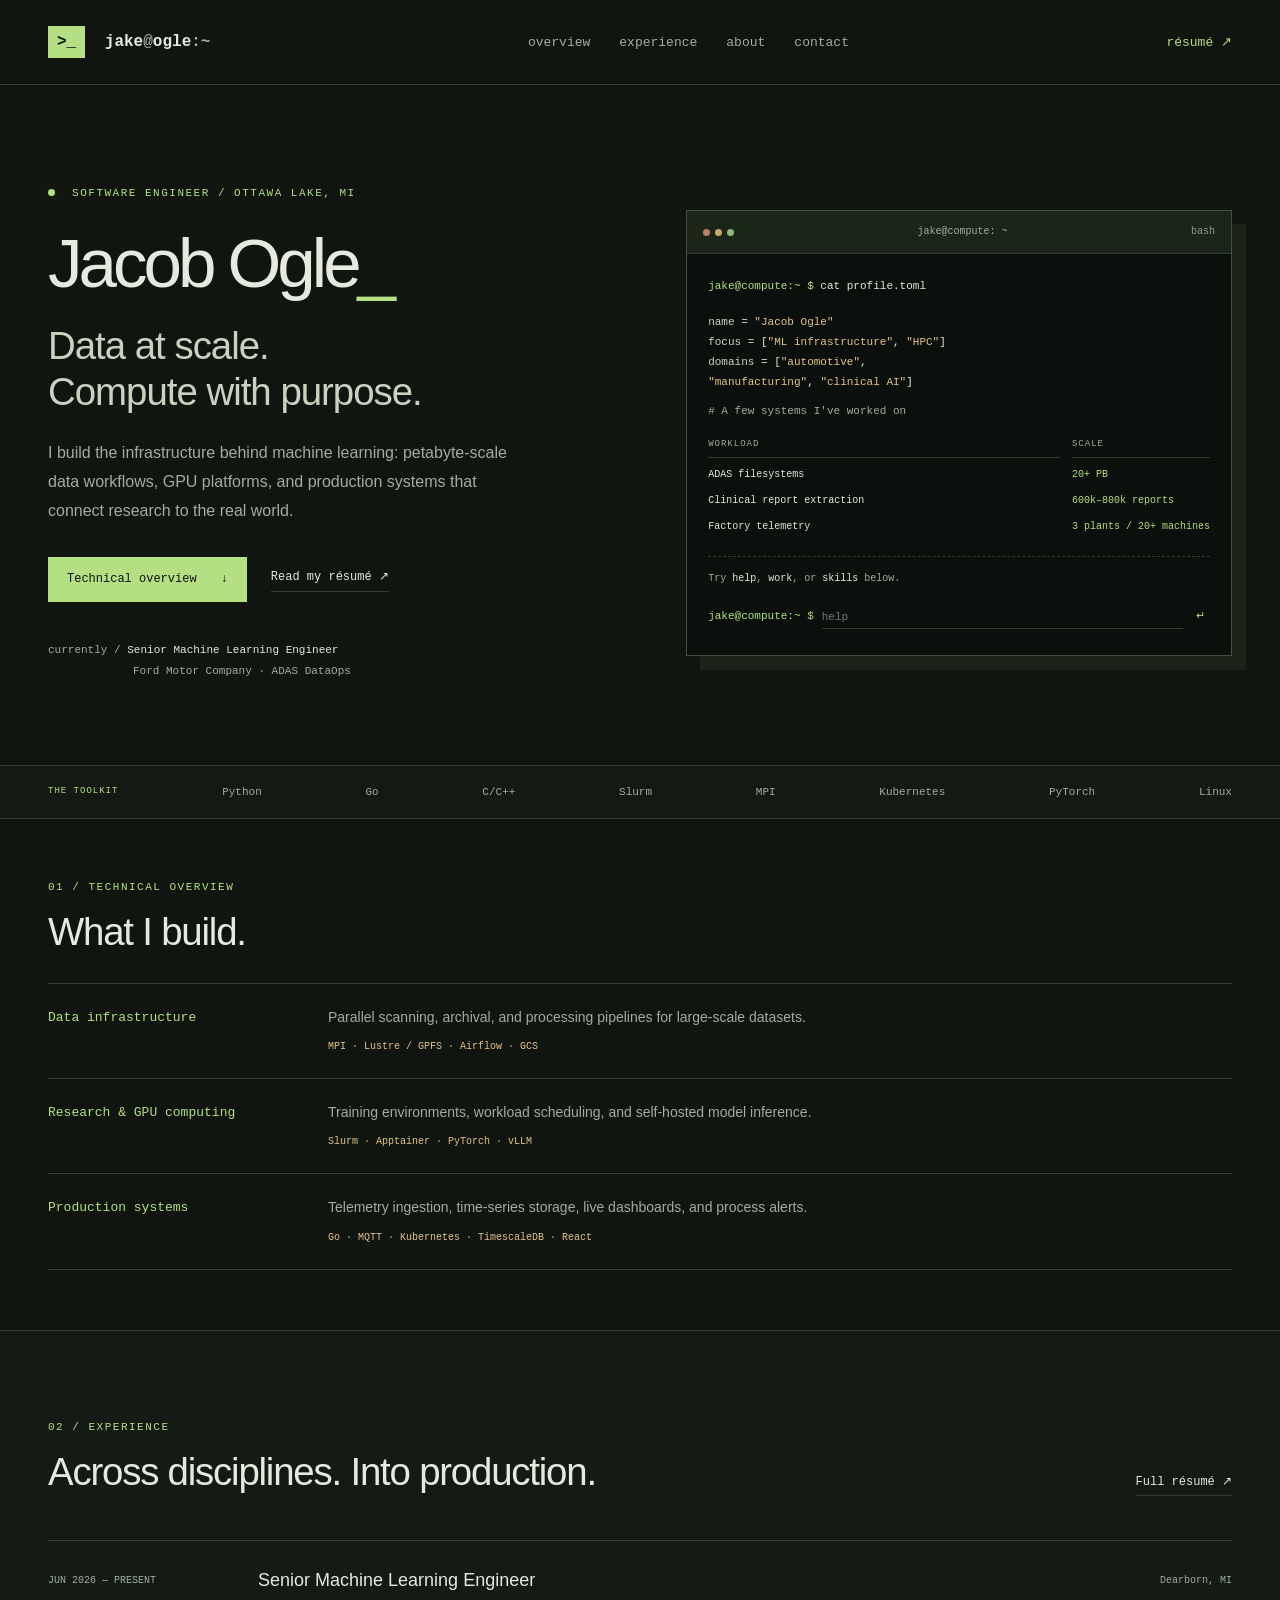
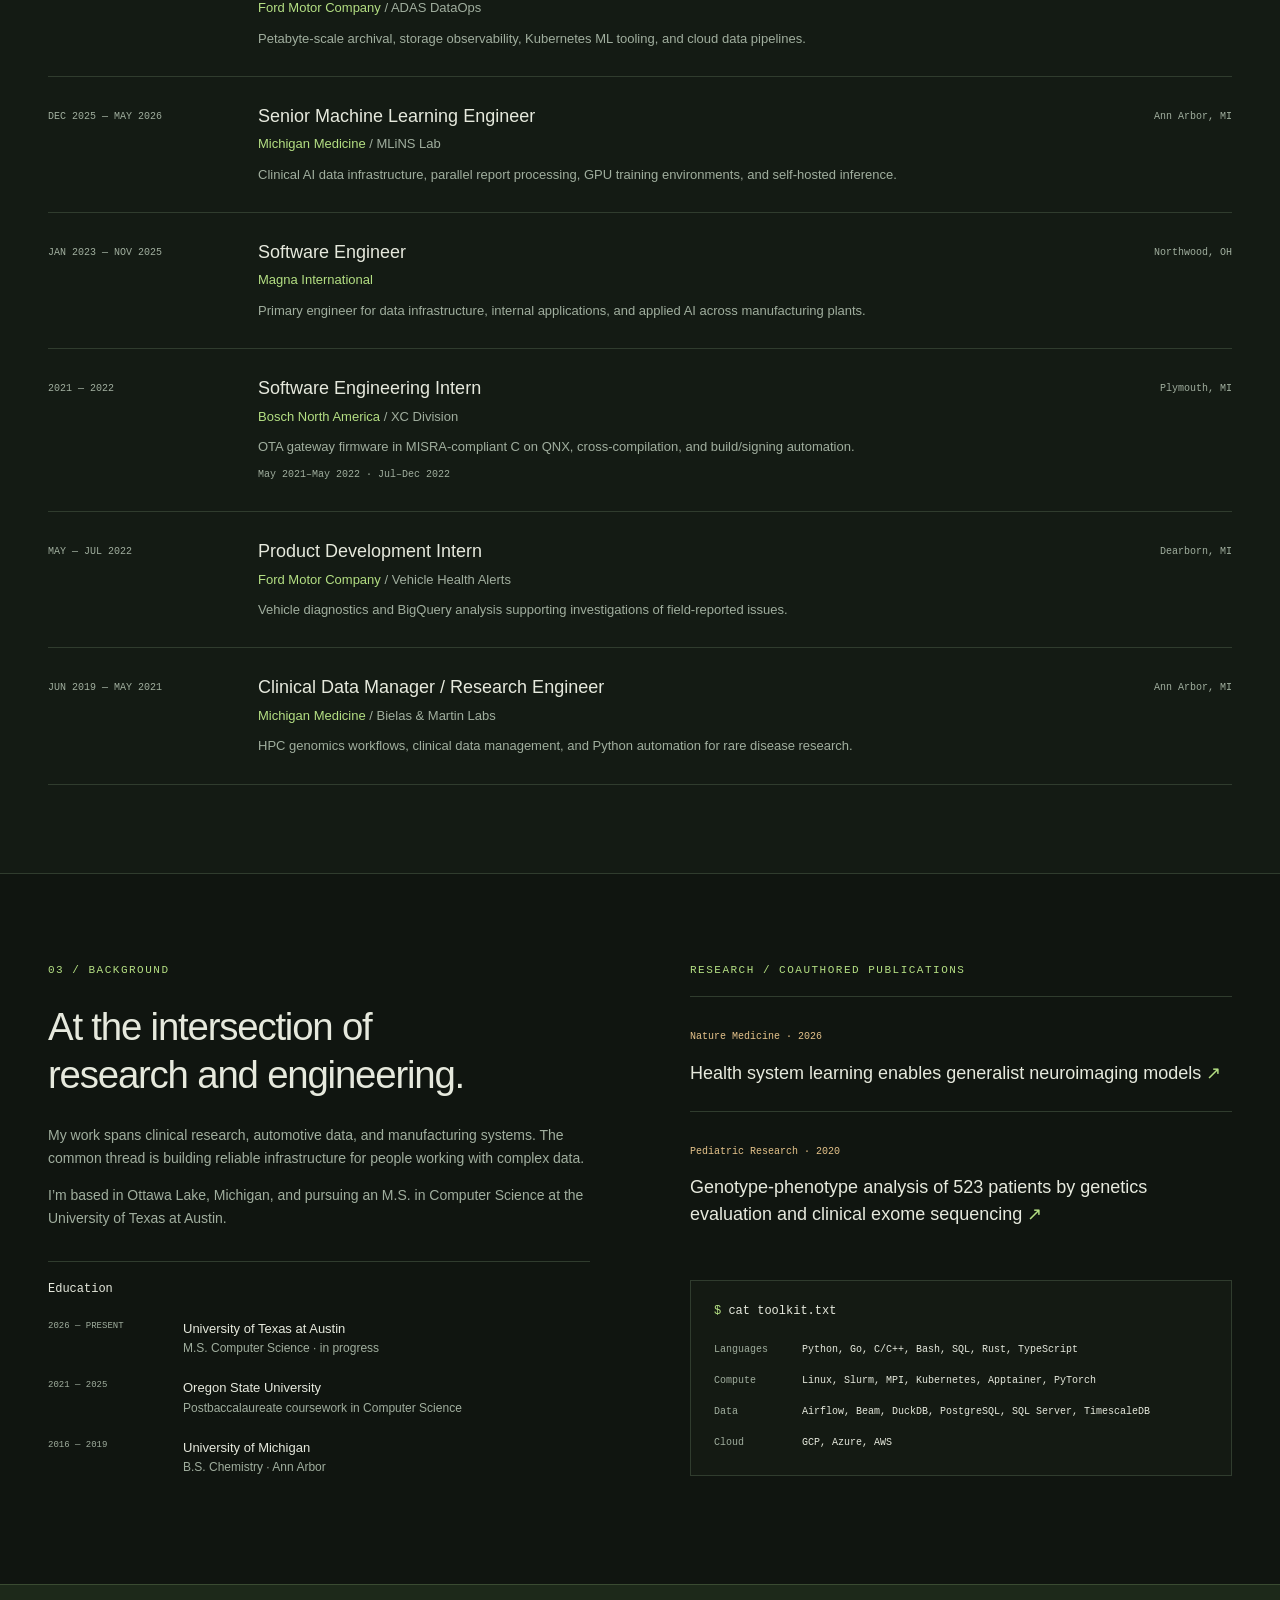
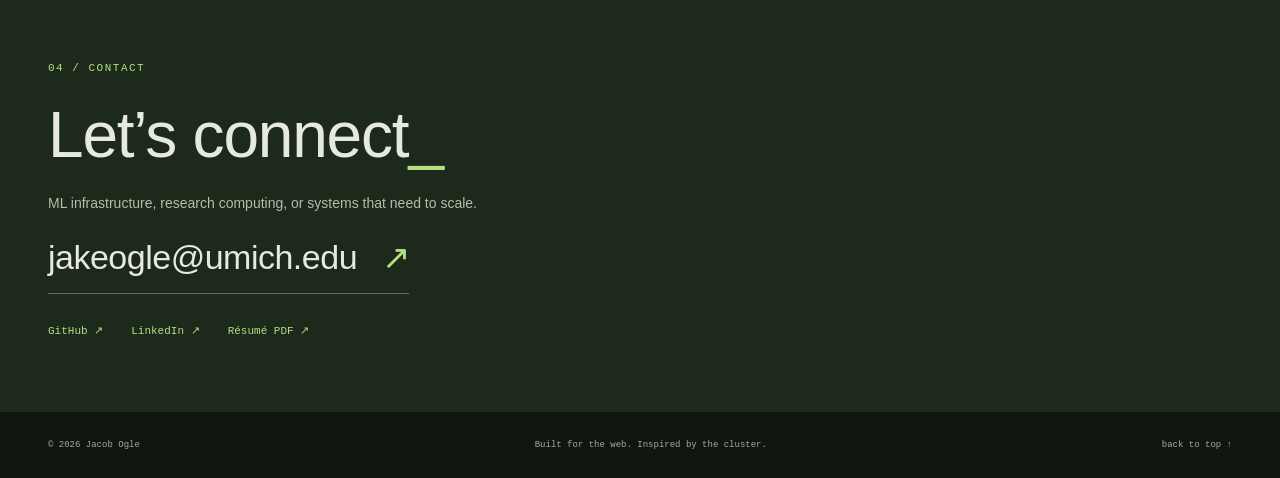
==== commit 6e19666a: "first commit" ====
--- a/index.html
+++ b/index.html
@@ -14,7 +14,7 @@
 <a class="skip" href="#main">Skip to content</a>
 <header class="site-header">
   <a class="brand" href="#home" aria-label="Jacob Ogle, home"><span class="brand-icon">&gt;_</span> jake<span class="muted">@</span>ogle<span class="muted">:~</span></a>
-  <nav aria-label="Main navigation"><a href="#work">work</a><a href="#experience">experience</a><a href="#about">about</a><a href="#contact">contact</a></nav>
+  <nav aria-label="Main navigation"><a href="#work">overview</a><a href="#experience">experience</a><a href="#about">about</a><a href="#contact">contact</a></nav>
   <a class="header-resume" href="assets/Jacob_Ogle_Resume.pdf">résumé <span aria-hidden="true">↗</span></a>
 </header>
 <main id="main">
@@ -24,7 +24,7 @@
     <h1 id="hero-heading">Jacob Ogle<span class="cursor" aria-hidden="true">_</span></h1>
     <p class="hero-title">Data at scale.<br>Compute with purpose.</p>
     <p class="hero-description">I build the infrastructure behind machine learning: petabyte-scale data workflows, GPU platforms, and production systems that connect research to the real world.</p>
-    <div class="hero-actions"><a class="button primary" href="#work">Explore my work <span aria-hidden="true">↓</span></a><a class="text-link" href="assets/Jacob_Ogle_Resume.pdf">Read my résumé <span aria-hidden="true">↗</span></a></div>
+    <div class="hero-actions"><a class="button primary" href="#work">Technical overview <span aria-hidden="true">↓</span></a><a class="text-link" href="assets/Jacob_Ogle_Resume.pdf">Read my résumé <span aria-hidden="true">↗</span></a></div>
     <p class="current"><span class="muted">currently /</span> Senior Machine Learning Engineer<br><span class="current-company">Ford Motor Company · ADAS DataOps</span></p>
   </div>
   <div class="terminal" aria-label="Interactive profile terminal">
@@ -43,11 +43,13 @@
   </div>
 </section>
 <div class="stack-strip"><div class="wrap"><span class="strip-label">THE TOOLKIT</span><span>Python</span><span>Go</span><span>C/C++</span><span>Slurm</span><span>MPI</span><span>Kubernetes</span><span>PyTorch</span><span>Linux</span></div></div>
-<section class="section wrap" id="work" aria-labelledby="work-heading">
-  <div class="section-heading"><div><p class="eyebrow">01 / SELECTED WORK</p><h2 id="work-heading">Systems, from the ground up.</h2></div><p>Storage, compute, and the pipelines<br>that make them useful.</p></div>
-  <article class="work-item"><div class="work-meta"><span class="project-number">01</span><span>FORD / ADAS DATAOPS</span><span class="project-kind">DATA INFRASTRUCTURE</span></div><div class="work-content"><h3>Making room for the next dataset.</h3><p>Designed and implemented a CLI- and Slurm-driven archival workflow for ADAS filesystems holding over 20 PB. Parallel MPI scanning and batched tar creation feed a GCS archival workflow supporting operations of up to 1 PB.</p><p>Filesystem metadata pipelines and Grafana dashboards expose capacity and cold-data candidates across Lustre and GPFS, using a 365-day modification-time threshold.</p><div class="flow" aria-label="Archive workflow"><span>scan</span><b>→</b><span>batch</span><b>→</b><span>archive</span></div><ul class="tags" aria-label="Technologies"><li>MPI</li><li>Slurm</li><li>Lustre / GPFS</li><li>GCS</li><li>Grafana</li></ul></div><div class="work-stat"><strong>20+<span>PB</span></strong><p>filesystem scale</p></div></article>
-  <article class="work-item"><div class="work-meta"><span class="project-number">02</span><span>MICHIGAN MEDICINE</span><span class="project-kind">CLINICAL ML SYSTEMS</span></div><div class="work-content"><h3>From clinical reports to model inputs.</h3><p>Built an MPI-based extraction pipeline for 600,000–800,000 clinical reports retrieved through Solr NLP searches. Distributed HTML processing extracts tagged content for downstream LLM summarization.</p><p>Supported six PhD researchers with GPU allocations, Apptainer containers, Slurm launch scripts, torch.distributed configuration, and NVIDIA workload profiling.</p><div class="flow" aria-label="Clinical text workflow"><span>retrieve</span><b>→</b><span>extract</span><b>→</b><span>summarize</span></div><ul class="tags" aria-label="Technologies"><li>MPI</li><li>Solr</li><li>PyTorch</li><li>Apptainer</li><li>vLLM</li></ul></div><div class="work-stat"><strong>600–800<span>k</span></strong><p>clinical reports</p></div></article>
-  <article class="work-item"><div class="work-meta"><span class="project-number">03</span><span>MAGNA INTERNATIONAL</span><span class="project-kind">PRODUCTION SYSTEMS</span></div><div class="work-content"><h3>A live view of the shop floor.</h3><p>Designed and built a telemetry platform for 20+ molding presses and assembly and painting robots across three plants. Go services ingest MQTT data into TimescaleDB deployed on Kubernetes.</p><p>Built React/TypeScript dashboards for near-real-time monitoring and a Go/RabbitMQ pipeline that delivers out-of-range process alerts to management through Teams.</p><div class="flow" aria-label="Telemetry workflow"><span>ingest</span><b>→</b><span>monitor</span><b>→</b><span>alert</span></div><ul class="tags" aria-label="Technologies"><li>Go</li><li>MQTT</li><li>TimescaleDB</li><li>React</li><li>RabbitMQ</li></ul></div><div class="work-stat"><strong>3<span>plants</span></strong><p>20+ connected machines</p></div></article>
+<section class="section wrap technical-section" id="work" aria-labelledby="work-heading">
+  <div class="section-heading"><div><p class="eyebrow">01 / TECHNICAL OVERVIEW</p><h2 id="work-heading">What I build.</h2></div></div>
+  <dl class="technical-overview">
+    <div class="technical-row"><dt>Data infrastructure</dt><dd>Parallel scanning, archival, and processing pipelines for large-scale datasets.<span class="technical-tools">MPI · Lustre / GPFS · Airflow · GCS</span></dd></div>
+    <div class="technical-row"><dt>Research &amp; GPU computing</dt><dd>Training environments, workload scheduling, and self-hosted model inference.<span class="technical-tools">Slurm · Apptainer · PyTorch · vLLM</span></dd></div>
+    <div class="technical-row"><dt>Production systems</dt><dd>Telemetry ingestion, time-series storage, live dashboards, and process alerts.<span class="technical-tools">Go · MQTT · Kubernetes · TimescaleDB · React</span></dd></div>
+  </dl>
 </section>
 <section class="experience-section" id="experience" aria-labelledby="experience-heading"><div class="wrap section">
   <div class="section-heading"><div><p class="eyebrow">02 / EXPERIENCE</p><h2 id="experience-heading">Across disciplines. Into production.</h2></div><a class="text-link" href="assets/Jacob_Ogle_Resume.pdf">Full résumé <span aria-hidden="true">↗</span></a></div>
--- a/styles.css
+++ b/styles.css
@@ -1 +1,4 @@
-:root{color-scheme:dark;--bg:#101510;--panel:#151c16;--text:#e6e9dd;--muted:#a0ae9e;--green:#b4df83;--amber:#e5c38b;--line:#303c2e;--mono:ui-monospace,SFMono-Regular,Consolas,"Liberation Mono",monospace;--sans:-apple-system,BlinkMacSystemFont,"Segoe UI",sans-serif}*{box-sizing:border-box}html{scroll-behavior:smooth;scroll-padding-top:95px}body{margin:0;background:var(--bg);color:var(--text);font-family:var(--sans);line-height:1.65;-webkit-font-smoothing:antialiased}a{color:inherit;text-decoration:none}a:hover{color:var(--green)}button,input{font:inherit}a,button,input{touch-action:manipulation}:focus-visible{outline:2px solid var(--green);outline-offset:5px}::selection{background:var(--green);color:var(--bg)}.wrap{width:min(1200px,calc(100% - 96px));margin-inline:auto}.muted{color:var(--muted)}.site-header{height:85px;border-bottom:1px solid var(--line);display:flex;align-items:center;justify-content:space-between;padding-inline:48px;gap:25px;font:13px var(--mono);background:var(--bg)}.brand{font-size:16px;font-weight:600;white-space:nowrap}.brand-icon{background:var(--green);color:var(--bg);padding:7px 9px;margin-right:10px}.site-header nav{display:flex;gap:29px;color:var(--muted)}.header-resume{color:var(--green)}.hero{display:grid;grid-template-columns:1.05fr 1fr;gap:65px;align-items:center;padding-block:100px 83px}.eyebrow{font:11px/1.6 var(--mono);letter-spacing:1.5px;color:var(--green);margin:0 0 24px}.status-dot{display:inline-block;width:7px;height:7px;background:var(--green);border-radius:50%;margin-right:9px;box-shadow:0 0 15px #b4df8340}h1,h2,h3,p{margin-top:0}h1{font-size:clamp(46px,5.4vw,76px);font-weight:500;line-height:1.05;letter-spacing:-4px;margin-bottom:24px}.cursor{color:var(--green)}.hero-title{font-size:clamp(26px,3vw,39px);line-height:1.2;letter-spacing:-1px;margin-bottom:24px;color:#c8d3bf}.hero-description{color:var(--muted);max-width:460px;font-size:16px;line-height:1.8}.hero-actions{display:flex;align-items:center;gap:24px;margin:31px 0 38px}.button{display:inline-flex;align-items:center;justify-content:space-between;gap:24px;padding:12px 18px;font:12px/1.6 var(--mono)}.primary{background:var(--green);color:var(--bg);border:1px solid var(--green)}.primary:hover{background:#c9efa1;color:var(--bg)}.text-link{font:12px/1.7 var(--mono);border-bottom:1px solid var(--line);padding-bottom:3px}.current{font:11px/1.9 var(--mono);margin:0}.current-company{padding-left:85px;color:var(--muted)}.terminal{border:1px solid #42513c;background:#0b100c;box-shadow:14px 14px 0 #1b2318;min-width:0;font:11px/1.8 var(--mono)}.terminal-bar{display:flex;align-items:center;justify-content:space-between;background:#1c251a;color:var(--muted);padding:12px 16px;border-bottom:1px solid var(--line);gap:12px;font-size:10px}.window-dots{display:flex;gap:5px}.window-dots i{width:7px;height:7px;border-radius:50%;background:#78876f}.window-dots i:first-child{background:#ba8068}.window-dots i:nth-child(2){background:#c4ab6d}.window-dots i:nth-child(3){background:#93b77e}.terminal-shell{color:#8b9d83}.terminal-body{padding:23px 21px}.terminal-body p{margin-bottom:14px}.prompt{color:var(--green);white-space:nowrap}.terminal-profile{padding-block:2px 10px}.terminal-profile p{margin:0}.term-key{color:#ccd3c3}.term-value{color:var(--amber)}.terminal-comment{color:var(--muted)}.terminal-table{display:grid;grid-template-columns:1fr auto;gap:8px 12px;font-size:10px}.terminal-table>span:nth-child(-n+2){font-size:9px;letter-spacing:1px;color:var(--muted);padding-bottom:5px;border-bottom:1px solid var(--line)}.terminal-table strong{color:var(--green);font-weight:400}.terminal-rule{border-top:1px dashed var(--line);margin:20px 0 13px}.terminal-hint{font-size:10px;color:var(--muted)}.terminal-hint span{color:var(--text)}#terminal-form{display:flex;align-items:center;gap:8px}#command{background:transparent;border:0;border-bottom:1px solid var(--line);border-radius:0;min-width:0;width:100%;color:var(--text);padding:5px 0;font:11px var(--mono)}#terminal-form button{background:none;border:0;color:var(--green);padding:5px;cursor:pointer}#terminal-output{max-height:190px;overflow:auto;overflow-wrap:anywhere;scrollbar-color:var(--line) transparent}#terminal-output p{white-space:pre-wrap;margin-bottom:12px;color:var(--muted)}#terminal-output a{color:var(--green);text-decoration:underline}.stack-strip{border-block:1px solid var(--line);background:#141a13}.stack-strip .wrap{display:flex;justify-content:space-between;gap:24px;flex-wrap:wrap;padding-block:20px;font:11px var(--mono);color:var(--muted)}.strip-label{font-size:9px;letter-spacing:1px;color:var(--green)}.section{padding-block:88px}.section-heading{display:flex;justify-content:space-between;align-items:end;gap:25px;margin-bottom:44px}.section-heading .eyebrow{margin-bottom:12px}h2{font-size:clamp(27px,3vw,39px);line-height:1.25;letter-spacing:-1.2px;font-weight:450;margin-bottom:0}.section-heading>p{font:12px/1.8 var(--mono);color:var(--muted);margin:0}.work-item{display:grid;grid-template-columns:180px 1fr 160px;gap:35px;border-top:1px solid var(--line);padding-block:35px 39px}.work-item:last-child{border-bottom:1px solid var(--line)}.work-meta{display:flex;flex-direction:column;gap:15px;font:10px/1.7 var(--mono);letter-spacing:.5px;color:var(--muted)}.project-number{font-size:23px;font-weight:300;color:var(--green)}.project-kind{font-size:9px;color:var(--amber)}.work-content h3{font-size:23px;line-height:1.35;letter-spacing:-.5px;font-weight:500;margin-bottom:16px}.work-content>p{font-size:14px;color:var(--muted);margin-bottom:14px}.flow{display:flex;gap:12px;align-items:center;margin-top:22px;font:11px var(--mono)}.flow span{padding:7px 11px;background:#1a2218;border:1px solid var(--line)}.flow b{font-weight:400;color:var(--green)}.tags{display:flex;gap:8px 15px;flex-wrap:wrap;list-style:none;padding:0;margin:20px 0 0;color:var(--muted);font:10px var(--mono)}.tags li:before{content:"/ ";color:#6c805e}.work-stat{text-align:right;padding-top:5px}.work-stat strong{display:block;color:var(--green);font:36px/1.3 var(--mono);letter-spacing:-2px;white-space:nowrap}.work-stat strong span{font:12px var(--mono);letter-spacing:0;margin-left:5px}.work-stat p{font:10px/1.7 var(--mono);color:var(--muted);margin-top:7px}.experience-section{background:#141b14;border-block:1px solid var(--line)}.timeline{border-top:1px solid var(--line)}.job{display:grid;grid-template-columns:185px 1fr 110px;gap:25px;border-bottom:1px solid var(--line);padding-block:27px}.job-date{font:10px/1.7 var(--mono);color:var(--muted);padding-top:4px}.job h3{font-size:18px;font-weight:500;line-height:1.4;margin-bottom:4px}.job-company{font-size:13px;color:var(--green);margin-bottom:9px}.job-company span{color:var(--muted)}.job div>p:not(.job-company){font-size:13px;color:var(--muted);margin-bottom:0;max-width:650px}.job div>p.job-note{font:10px/1.8 var(--mono);margin-top:9px}.job-place{font:10px/1.8 var(--mono);color:var(--muted);text-align:right;padding-top:4px}.about-section{display:grid;grid-template-columns:1fr 1fr;gap:100px}.about-section h2{margin-bottom:25px}.about-copy{color:var(--muted);font-size:14px}.education{border-top:1px solid var(--line);margin-top:30px;padding-top:20px}.education h3{font:12px var(--mono);margin-bottom:22px}.education>div{display:grid;grid-template-columns:120px 1fr;gap:15px;margin-bottom:18px}.education span{font:9px/1.9 var(--mono);color:var(--muted)}.education p{font-size:12px;color:var(--muted);margin-bottom:0}.education strong{font-size:13px;color:var(--text);font-weight:500}.publications>.eyebrow{margin-bottom:17px}.publication{display:block;padding:24px 0;border-top:1px solid var(--line)}.publication-journal{font:10px var(--mono);color:var(--amber)}.publication h3{font-size:18px;line-height:1.5;font-weight:450;margin:12px 0 0}.publication h3 span{color:var(--green)}.skills-panel{margin-top:28px;border:1px solid var(--line);background:#141a13;padding:23px}.skills-panel h3{font:12px var(--mono);margin-bottom:23px}.skills-panel dl{margin:0;display:grid;grid-template-columns:75px 1fr;gap:13px;font:10px/1.8 var(--mono)}.skills-panel dt{color:var(--muted)}.skills-panel dd{margin:0}.contact-section{padding-block:75px;background:#1d291a;border-top:1px solid #3a4b32}.contact-section .eyebrow{margin-bottom:17px}.contact-section h2{font-size:clamp(39px,5vw,65px);margin-bottom:17px}.contact-section p:not(.eyebrow){color:#b2bfa9;font-size:14px}.contact-email{font-size:clamp(20px,3vw,34px);letter-spacing:-.5px;border-bottom:1px solid #5c7250;padding-bottom:8px;display:inline-block}.contact-email span{color:var(--green);margin-left:16px}.contact-links{display:flex;gap:28px;font:11px var(--mono);margin-top:30px;color:var(--green)}footer{padding-block:25px;display:flex;justify-content:space-between;gap:20px;color:var(--muted);font:9px/1.8 var(--mono)}.skip{position:absolute;top:-100px;left:15px;padding:12px;background:var(--green);color:var(--bg);z-index:10}.skip:focus{top:10px}@media(min-width:1450px){.hero{padding-block:120px}}@media(max-width:1050px){.wrap{width:calc(100% - 56px)}.site-header{padding-inline:28px}.hero{gap:35px;padding-block:70px}.terminal-body{padding:20px 15px}.hero-actions{gap:17px}.current-company{padding-left:0}.work-item{grid-template-columns:135px 1fr 130px;gap:25px}.work-stat strong{font-size:29px}.about-section{gap:50px}.job{grid-template-columns:150px 1fr 90px;gap:20px}}@media(max-width:780px){.hero{grid-template-columns:1fr;gap:45px}.hero-copy{max-width:600px}.hero-description{max-width:550px}.terminal{max-width:600px}.terminal-table{font-size:11px}.terminal-body{padding:24px}.site-header{height:auto;min-height:82px;flex-wrap:wrap;padding-block:20px;gap:20px}.site-header nav{order:3;width:100%;justify-content:space-between;gap:15px}.brand{font-size:14px}.hero{padding-block:55px}.hero h1{font-size:64px}.hero-title{font-size:34px}.section{padding-block:60px}.section-heading{display:block;margin-bottom:30px}.section-heading>p,.section-heading>a{display:inline-block;margin-top:20px}.work-item{grid-template-columns:1fr 130px;gap:20px}.work-meta{grid-column:1/-1;flex-direction:row;align-items:center;flex-wrap:wrap;gap:15px}.project-number{font-size:15px}.project-kind{margin-left:auto}.work-content h3{font-size:21px}.about-section{grid-template-columns:1fr;gap:40px}.job{grid-template-columns:130px 1fr}.job-place{display:none}footer{flex-wrap:wrap}footer>span:nth-child(2){display:none}}@media(max-width:460px){.wrap{width:calc(100% - 36px)}.site-header{padding-inline:18px}.hero h1{font-size:55px;letter-spacing:-3px}.hero-title{font-size:30px}.eyebrow{font-size:9px}.hero-actions{gap:18px}.button{padding:11px 14px;gap:15px}.text-link{font-size:11px}.terminal{box-shadow:7px 7px 0 #1b2318}.terminal-body{padding:17px 12px;font-size:10px}.terminal-table{font-size:9px;gap:9px 8px}.terminal-profile{font-size:9px}#terminal-form{gap:6px}.terminal-shell{display:none}.work-item{grid-template-columns:1fr}.work-stat{text-align:left;display:flex;align-items:center;gap:16px;padding:0}.work-stat strong{font-size:28px}.work-stat p{margin:0}.work-meta{gap:12px}.project-kind{font-size:8px;margin:0}.job{grid-template-columns:1fr;gap:8px}.job-date{margin-bottom:0}.education>div{grid-template-columns:100px 1fr;gap:10px}.contact-links{gap:23px;font-size:10px}.stack-strip .wrap{gap:16px 22px}.contact-email{font-size:23px}}@media(prefers-reduced-motion:reduce){html{scroll-behavior:auto}}
+:root{color-scheme:dark;--bg:#101510;--panel:#151c16;--text:#e6e9dd;--muted:#a0ae9e;--green:#b4df83;--amber:#e5c38b;--line:#303c2e;--mono:ui-monospace,SFMono-Regular,Consolas,"Liberation Mono",monospace;--sans:-apple-system,BlinkMacSystemFont,"Segoe UI",sans-serif}*{box-sizing:border-box}html{scroll-behavior:smooth;scroll-padding-top:95px}body{margin:0;background:var(--bg);color:var(--text);font-family:var(--sans);line-height:1.65;-webkit-font-smoothing:antialiased}a{color:inherit;text-decoration:none}a:hover{color:var(--green)}button,input{font:inherit}a,button,input{touch-action:manipulation}:focus-visible{outline:2px solid var(--green);outline-offset:5px}::selection{background:var(--green);color:var(--bg)}.wrap{width:min(1200px,calc(100% - 96px));margin-inline:auto}.muted{color:var(--muted)}.site-header{height:85px;border-bottom:1px solid var(--line);display:flex;align-items:center;justify-content:space-between;padding-inline:48px;gap:25px;font:13px var(--mono);background:var(--bg)}.brand{font-size:16px;font-weight:600;white-space:nowrap}.brand-icon{background:var(--green);color:var(--bg);padding:7px 9px;margin-right:10px}.site-header nav{display:flex;gap:29px;color:var(--muted)}.header-resume{color:var(--green)}.hero{display:grid;grid-template-columns:1.05fr 1fr;gap:65px;align-items:center;padding-block:100px 83px}.eyebrow{font:11px/1.6 var(--mono);letter-spacing:1.5px;color:var(--green);margin:0 0 24px}.status-dot{display:inline-block;width:7px;height:7px;background:var(--green);border-radius:50%;margin-right:9px;box-shadow:0 0 15px #b4df8340}h1,h2,h3,p{margin-top:0}h1{font-size:clamp(46px,5.4vw,76px);font-weight:500;line-height:1.05;letter-spacing:-4px;margin-bottom:24px}.cursor{color:var(--green)}.hero-title{font-size:clamp(26px,3vw,39px);line-height:1.2;letter-spacing:-1px;margin-bottom:24px;color:#c8d3bf}.hero-description{color:var(--muted);max-width:460px;font-size:16px;line-height:1.8}.hero-actions{display:flex;align-items:center;gap:24px;margin:31px 0 38px}.button{display:inline-flex;align-items:center;justify-content:space-between;gap:24px;padding:12px 18px;font:12px/1.6 var(--mono)}.primary{background:var(--green);color:var(--bg);border:1px solid var(--green)}.primary:hover{background:#c9efa1;color:var(--bg)}.text-link{font:12px/1.7 var(--mono);border-bottom:1px solid var(--line);padding-bottom:3px}.current{font:11px/1.9 var(--mono);margin:0}.current-company{padding-left:85px;color:var(--muted)}.terminal{border:1px solid #42513c;background:#0b100c;box-shadow:14px 14px 0 #1b2318;min-width:0;font:11px/1.8 var(--mono)}.terminal-bar{display:flex;align-items:center;justify-content:space-between;background:#1c251a;color:var(--muted);padding:12px 16px;border-bottom:1px solid var(--line);gap:12px;font-size:10px}.window-dots{display:flex;gap:5px}.window-dots i{width:7px;height:7px;border-radius:50%;background:#78876f}.window-dots i:first-child{background:#ba8068}.window-dots i:nth-child(2){background:#c4ab6d}.window-dots i:nth-child(3){background:#93b77e}.terminal-shell{color:#8b9d83}.terminal-body{padding:23px 21px}.terminal-body p{margin-bottom:14px}.prompt{color:var(--green);white-space:nowrap}.terminal-profile{padding-block:2px 10px}.terminal-profile p{margin:0}.term-key{color:#ccd3c3}.term-value{color:var(--amber)}.terminal-comment{color:var(--muted)}.terminal-table{display:grid;grid-template-columns:1fr auto;gap:8px 12px;font-size:10px}.terminal-table>span:nth-child(-n+2){font-size:9px;letter-spacing:1px;color:var(--muted);padding-bottom:5px;border-bottom:1px solid var(--line)}.terminal-table strong{color:var(--green);font-weight:400}.terminal-rule{border-top:1px dashed var(--line);margin:20px 0 13px}.terminal-hint{font-size:10px;color:var(--muted)}.terminal-hint span{color:var(--text)}#terminal-form{display:flex;align-items:center;gap:8px}#command{background:transparent;border:0;border-bottom:1px solid var(--line);border-radius:0;min-width:0;width:100%;color:var(--text);padding:5px 0;font:11px var(--mono)}#terminal-form button{background:none;border:0;color:var(--green);padding:5px;cursor:pointer}#terminal-output{max-height:190px;overflow:auto;overflow-wrap:anywhere;scrollbar-color:var(--line) transparent}#terminal-output p{white-space:pre-wrap;margin-bottom:12px;color:var(--muted)}#terminal-output a{color:var(--green);text-decoration:underline}.stack-strip{border-block:1px solid var(--line);background:#141a13}.stack-strip .wrap{display:flex;justify-content:space-between;gap:24px;flex-wrap:wrap;padding-block:20px;font:11px var(--mono);color:var(--muted)}.strip-label{font-size:9px;letter-spacing:1px;color:var(--green)}.section{padding-block:88px}.section-heading{display:flex;justify-content:space-between;align-items:end;gap:25px;margin-bottom:44px}.section-heading .eyebrow{margin-bottom:12px}h2{font-size:clamp(27px,3vw,39px);line-height:1.25;letter-spacing:-1.2px;font-weight:450;margin-bottom:0}.section-heading>p{font:12px/1.8 var(--mono);color:var(--muted);margin:0}.experience-section{background:#141b14;border-block:1px solid var(--line)}.timeline{border-top:1px solid var(--line)}.job{display:grid;grid-template-columns:185px 1fr 110px;gap:25px;border-bottom:1px solid var(--line);padding-block:27px}.job-date{font:10px/1.7 var(--mono);color:var(--muted);padding-top:4px}.job h3{font-size:18px;font-weight:500;line-height:1.4;margin-bottom:4px}.job-company{font-size:13px;color:var(--green);margin-bottom:9px}.job-company span{color:var(--muted)}.job div>p:not(.job-company){font-size:13px;color:var(--muted);margin-bottom:0;max-width:650px}.job div>p.job-note{font:10px/1.8 var(--mono);margin-top:9px}.job-place{font:10px/1.8 var(--mono);color:var(--muted);text-align:right;padding-top:4px}.about-section{display:grid;grid-template-columns:1fr 1fr;gap:100px}.about-section h2{margin-bottom:25px}.about-copy{color:var(--muted);font-size:14px}.education{border-top:1px solid var(--line);margin-top:30px;padding-top:20px}.education h3{font:12px var(--mono);margin-bottom:22px}.education>div{display:grid;grid-template-columns:120px 1fr;gap:15px;margin-bottom:18px}.education span{font:9px/1.9 var(--mono);color:var(--muted)}.education p{font-size:12px;color:var(--muted);margin-bottom:0}.education strong{font-size:13px;color:var(--text);font-weight:500}.publications>.eyebrow{margin-bottom:17px}.publication{display:block;padding:24px 0;border-top:1px solid var(--line)}.publication-journal{font:10px var(--mono);color:var(--amber)}.publication h3{font-size:18px;line-height:1.5;font-weight:450;margin:12px 0 0}.publication h3 span{color:var(--green)}.skills-panel{margin-top:28px;border:1px solid var(--line);background:#141a13;padding:23px}.skills-panel h3{font:12px var(--mono);margin-bottom:23px}.skills-panel dl{margin:0;display:grid;grid-template-columns:75px 1fr;gap:13px;font:10px/1.8 var(--mono)}.skills-panel dt{color:var(--muted)}.skills-panel dd{margin:0}.contact-section{padding-block:75px;background:#1d291a;border-top:1px solid #3a4b32}.contact-section .eyebrow{margin-bottom:17px}.contact-section h2{font-size:clamp(39px,5vw,65px);margin-bottom:17px}.contact-section p:not(.eyebrow){color:#b2bfa9;font-size:14px}.contact-email{font-size:clamp(20px,3vw,34px);letter-spacing:-.5px;border-bottom:1px solid #5c7250;padding-bottom:8px;display:inline-block}.contact-email span{color:var(--green);margin-left:16px}.contact-links{display:flex;gap:28px;font:11px var(--mono);margin-top:30px;color:var(--green)}footer{padding-block:25px;display:flex;justify-content:space-between;gap:20px;color:var(--muted);font:9px/1.8 var(--mono)}.skip{position:absolute;top:-100px;left:15px;padding:12px;background:var(--green);color:var(--bg);z-index:10}.skip:focus{top:10px}@media(min-width:1450px){.hero{padding-block:120px}}@media(max-width:1050px){.wrap{width:calc(100% - 56px)}.site-header{padding-inline:28px}.hero{gap:35px;padding-block:70px}.terminal-body{padding:20px 15px}.hero-actions{gap:17px}.current-company{padding-left:0}.about-section{gap:50px}.job{grid-template-columns:150px 1fr 90px;gap:20px}}@media(max-width:780px){.hero{grid-template-columns:1fr;gap:45px}.hero-copy{max-width:600px}.hero-description{max-width:550px}.terminal{max-width:600px}.terminal-table{font-size:11px}.terminal-body{padding:24px}.site-header{height:auto;min-height:82px;flex-wrap:wrap;padding-block:20px;gap:20px}.site-header nav{order:3;width:100%;justify-content:space-between;gap:15px}.brand{font-size:14px}.hero{padding-block:55px}.hero h1{font-size:64px}.hero-title{font-size:34px}.section{padding-block:60px}.section-heading{display:block;margin-bottom:30px}.section-heading>p,.section-heading>a{display:inline-block;margin-top:20px}.about-section{grid-template-columns:1fr;gap:40px}.job{grid-template-columns:130px 1fr}.job-place{display:none}footer{flex-wrap:wrap}footer>span:nth-child(2){display:none}}@media(max-width:460px){.wrap{width:calc(100% - 36px)}.site-header{padding-inline:18px}.hero h1{font-size:55px;letter-spacing:-3px}.hero-title{font-size:30px}.eyebrow{font-size:9px}.hero-actions{gap:18px}.button{padding:11px 14px;gap:15px}.text-link{font-size:11px}.terminal{box-shadow:7px 7px 0 #1b2318}.terminal-body{padding:17px 12px;font-size:10px}.terminal-table{font-size:9px;gap:9px 8px}.terminal-profile{font-size:9px}#terminal-form{gap:6px}.terminal-shell{display:none}.job{grid-template-columns:1fr;gap:8px}.job-date{margin-bottom:0}.education>div{grid-template-columns:100px 1fr;gap:10px}.contact-links{gap:23px;font-size:10px}.stack-strip .wrap{gap:16px 22px}.contact-email{font-size:23px}}@media(prefers-reduced-motion:reduce){html{scroll-behavior:auto}}
+
+/* Compact technical overview */
+.technical-section{padding-block:60px}.technical-section .section-heading{margin-bottom:27px}.technical-overview{margin:0;border-top:1px solid var(--line)}.technical-row{display:grid;grid-template-columns:250px 1fr;gap:30px;padding-block:22px;border-bottom:1px solid var(--line)}.technical-row dt{font:13px/1.8 var(--mono);color:var(--green)}.technical-row dd{margin:0;font-size:14px;color:var(--muted)}.technical-tools{display:block;font:10px/1.8 var(--mono);color:var(--amber);margin-top:9px}@media(max-width:780px){.technical-row{grid-template-columns:200px 1fr;gap:20px}}@media(max-width:560px){.technical-row{grid-template-columns:1fr;gap:7px}.technical-section{padding-block:45px}}
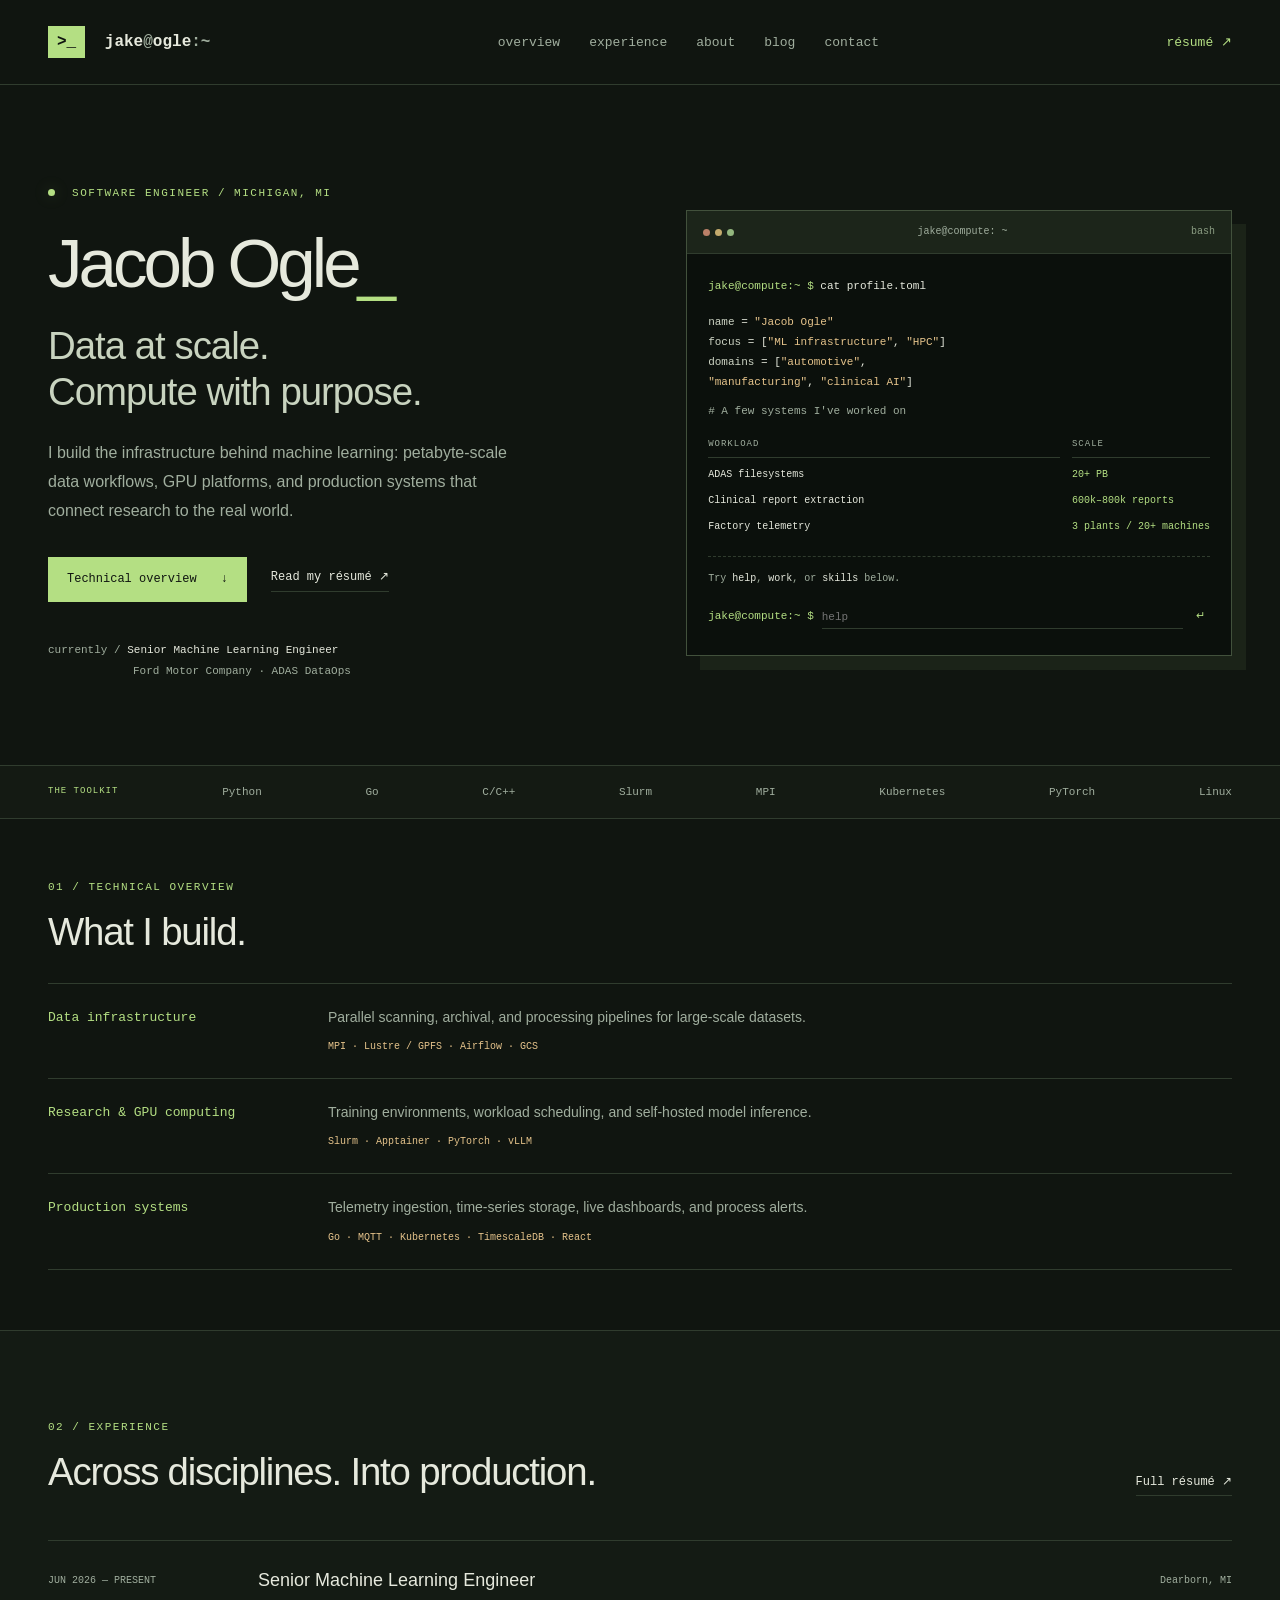
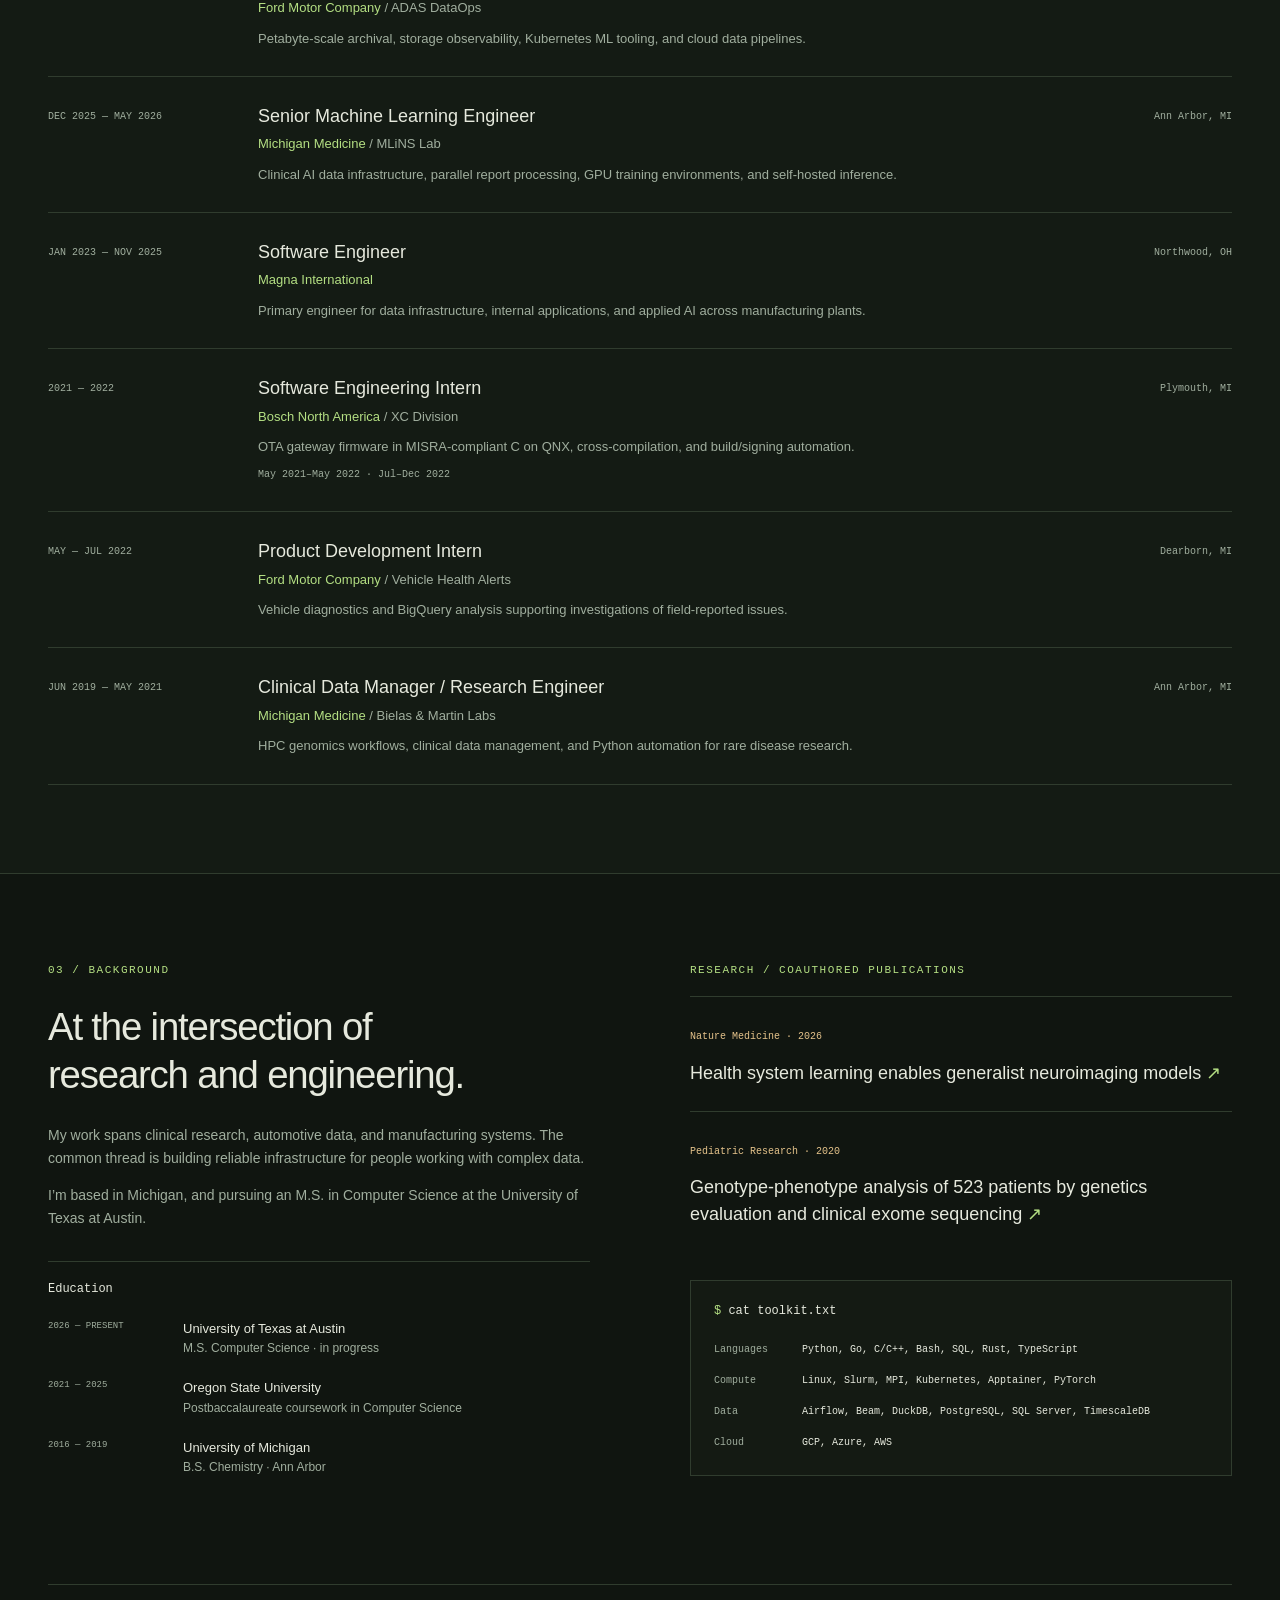
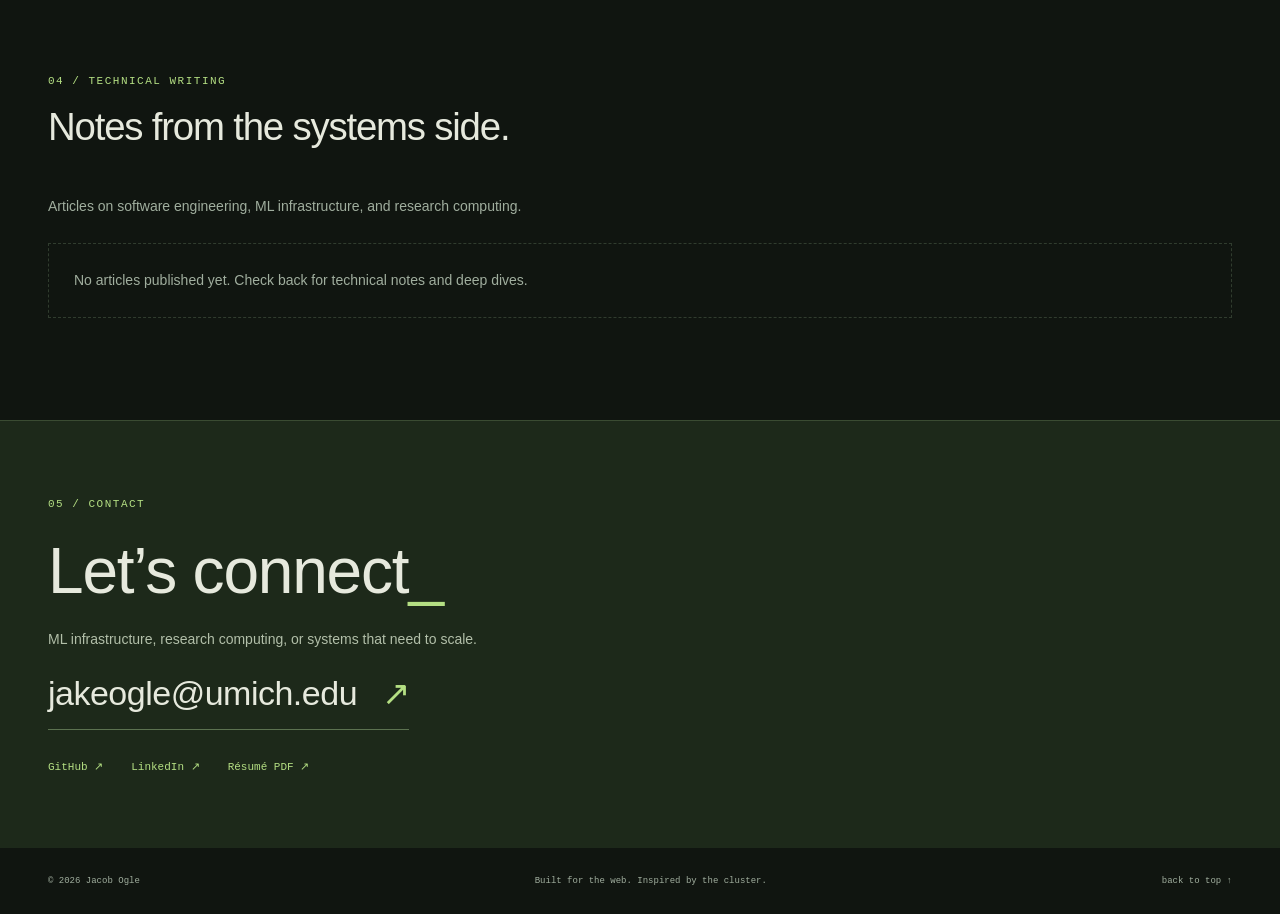
==== commit c6963bb5: "Add tagged technical blog section and update location" ====
--- a/index.html
+++ b/index.html
@@ -9,18 +9,19 @@
   <link rel="icon" href="assets/favicon.svg" type="image/svg+xml">
   <link rel="stylesheet" href="styles.css">
   <script src="script.js" defer></script>
+  <script src="blog.js" defer></script>
 </head>
 <body>
 <a class="skip" href="#main">Skip to content</a>
 <header class="site-header">
   <a class="brand" href="#home" aria-label="Jacob Ogle, home"><span class="brand-icon">&gt;_</span> jake<span class="muted">@</span>ogle<span class="muted">:~</span></a>
-  <nav aria-label="Main navigation"><a href="#work">overview</a><a href="#experience">experience</a><a href="#about">about</a><a href="#contact">contact</a></nav>
+  <nav aria-label="Main navigation"><a href="#work">overview</a><a href="#experience">experience</a><a href="#about">about</a><a href="#blog">blog</a><a href="#contact">contact</a></nav>
   <a class="header-resume" href="assets/Jacob_Ogle_Resume.pdf">résumé <span aria-hidden="true">↗</span></a>
 </header>
 <main id="main">
 <section class="hero wrap" id="home" aria-labelledby="hero-heading">
   <div class="hero-copy">
-    <p class="eyebrow"><span class="status-dot" aria-hidden="true"></span> SOFTWARE ENGINEER / OTTAWA LAKE, MI</p>
+    <p class="eyebrow"><span class="status-dot" aria-hidden="true"></span> SOFTWARE ENGINEER / MICHIGAN, MI</p>
     <h1 id="hero-heading">Jacob Ogle<span class="cursor" aria-hidden="true">_</span></h1>
     <p class="hero-title">Data at scale.<br>Compute with purpose.</p>
     <p class="hero-description">I build the infrastructure behind machine learning: petabyte-scale data workflows, GPU platforms, and production systems that connect research to the real world.</p>
@@ -62,9 +63,19 @@
     <article class="job"><p class="job-date">JUN 2019 — MAY 2021</p><div><h3>Clinical Data Manager / Research Engineer</h3><p class="job-company">Michigan Medicine <span> / Bielas & Martin Labs</span></p><p>HPC genomics workflows, clinical data management, and Python automation for rare disease research.</p></div><span class="job-place">Ann Arbor, MI</span></article>
   </div>
 </div></section>
-<section class="section wrap about-section" id="about" aria-labelledby="about-heading"><div><p class="eyebrow">03 / BACKGROUND</p><h2 id="about-heading">At the intersection of<br>research and engineering.</h2><p class="about-copy">My work spans clinical research, automotive data, and manufacturing systems. The common thread is building reliable infrastructure for people working with complex data.</p><p class="about-copy">I’m based in Ottawa Lake, Michigan, and pursuing an M.S. in Computer Science at the University of Texas at Austin.</p><div class="education"><h3>Education</h3><div><span>2026 — PRESENT</span><p><strong>University of Texas at Austin</strong><br>M.S. Computer Science · in progress</p></div><div><span>2021 — 2025</span><p><strong>Oregon State University</strong><br>Postbaccalaureate coursework in Computer Science</p></div><div><span>2016 — 2019</span><p><strong>University of Michigan</strong><br>B.S. Chemistry · Ann Arbor</p></div></div></div>
+<section class="section wrap about-section" id="about" aria-labelledby="about-heading"><div><p class="eyebrow">03 / BACKGROUND</p><h2 id="about-heading">At the intersection of<br>research and engineering.</h2><p class="about-copy">My work spans clinical research, automotive data, and manufacturing systems. The common thread is building reliable infrastructure for people working with complex data.</p><p class="about-copy">I’m based in Michigan, and pursuing an M.S. in Computer Science at the University of Texas at Austin.</p><div class="education"><h3>Education</h3><div><span>2026 — PRESENT</span><p><strong>University of Texas at Austin</strong><br>M.S. Computer Science · in progress</p></div><div><span>2021 — 2025</span><p><strong>Oregon State University</strong><br>Postbaccalaureate coursework in Computer Science</p></div><div><span>2016 — 2019</span><p><strong>University of Michigan</strong><br>B.S. Chemistry · Ann Arbor</p></div></div></div>
 <div class="publications"><p class="eyebrow">RESEARCH / COAUTHORED PUBLICATIONS</p><a class="publication" href="https://doi.org/10.1038/s41591-026-04497-1"><span class="publication-journal">Nature Medicine · 2026</span><h3>Health system learning enables generalist neuroimaging models <span aria-hidden="true">↗</span></h3></a><a class="publication" href="https://pubmed.ncbi.nlm.nih.gov/31618753/"><span class="publication-journal">Pediatric Research · 2020</span><h3>Genotype-phenotype analysis of 523 patients by genetics evaluation and clinical exome sequencing <span aria-hidden="true">↗</span></h3></a><div class="skills-panel"><h3><span class="prompt">$</span> cat toolkit.txt</h3><dl><dt>Languages</dt><dd>Python, Go, C/C++, Bash, SQL, Rust, TypeScript</dd><dt>Compute</dt><dd>Linux, Slurm, MPI, Kubernetes, Apptainer, PyTorch</dd><dt>Data</dt><dd>Airflow, Beam, DuckDB, PostgreSQL, SQL Server, TimescaleDB</dd><dt>Cloud</dt><dd>GCP, Azure, AWS</dd></dl></div></div></section>
-<section class="contact-section" id="contact" aria-labelledby="contact-heading"><div class="wrap"><p class="eyebrow">04 / CONTACT</p><h2 id="contact-heading">Let’s connect<span class="cursor" aria-hidden="true">_</span></h2><p>ML infrastructure, research computing, or systems that need to scale.</p><a class="contact-email" href="mailto:jakeogle@umich.edu">jakeogle@umich.edu <span aria-hidden="true">↗</span></a><div class="contact-links"><a href="https://github.com/jake-ogle">GitHub ↗</a><a href="https://linkedin.com/in/jakeogle">LinkedIn ↗</a><a href="assets/Jacob_Ogle_Resume.pdf">Résumé PDF ↗</a></div></div></section>
+<section class="section wrap blog-section" id="blog" aria-labelledby="blog-heading">
+  <div class="section-heading"><div><p class="eyebrow">04 / TECHNICAL WRITING</p><h2 id="blog-heading">Notes from the systems side.</h2></div></div>
+  <p class="about-copy">Articles on software engineering, ML infrastructure, and research computing.</p>
+  <div id="blog-filters" class="blog-tags" role="group" aria-label="Filter articles by tag" hidden></div>
+  <div id="blog-posts" class="blog-posts">
+    <!-- Add published article cards here. See README.md for the copyable format. -->
+  </div>
+  <p id="blog-empty" class="blog-empty" role="status">No articles published yet. Check back for technical notes and deep dives.</p>
+  <noscript><p class="about-copy">All published articles appear below; tag filtering requires JavaScript.</p></noscript>
+</section>
+<section class="contact-section" id="contact" aria-labelledby="contact-heading"><div class="wrap"><p class="eyebrow">05 / CONTACT</p><h2 id="contact-heading">Let’s connect<span class="cursor" aria-hidden="true">_</span></h2><p>ML infrastructure, research computing, or systems that need to scale.</p><a class="contact-email" href="mailto:jakeogle@umich.edu">jakeogle@umich.edu <span aria-hidden="true">↗</span></a><div class="contact-links"><a href="https://github.com/jake-ogle">GitHub ↗</a><a href="https://linkedin.com/in/jakeogle">LinkedIn ↗</a><a href="assets/Jacob_Ogle_Resume.pdf">Résumé PDF ↗</a></div></div></section>
 </main>
 <footer class="wrap"><span>© <span id="year">2026</span> Jacob Ogle</span><span>Built for the web. Inspired by the cluster.</span><a href="#home">back to top ↑</a></footer>
 </body>
--- a/styles.css
+++ b/styles.css
@@ -2,3 +2,8 @@
 
 /* Compact technical overview */
 .technical-section{padding-block:60px}.technical-section .section-heading{margin-bottom:27px}.technical-overview{margin:0;border-top:1px solid var(--line)}.technical-row{display:grid;grid-template-columns:250px 1fr;gap:30px;padding-block:22px;border-bottom:1px solid var(--line)}.technical-row dt{font:13px/1.8 var(--mono);color:var(--green)}.technical-row dd{margin:0;font-size:14px;color:var(--muted)}.technical-tools{display:block;font:10px/1.8 var(--mono);color:var(--amber);margin-top:9px}@media(max-width:780px){.technical-row{grid-template-columns:200px 1fr;gap:20px}}@media(max-width:560px){.technical-row{grid-template-columns:1fr;gap:7px}.technical-section{padding-block:45px}}
+
+/* Technical writing and article pages */
+.blog-section{border-top:1px solid var(--line)}.blog-tags{display:flex;flex-wrap:wrap;gap:10px;padding:0;margin:22px 0;list-style:none}.blog-tags[hidden],[hidden]{display:none!important}.blog-tags button,.blog-tags li{border:1px solid var(--line);background:var(--panel);color:var(--muted);padding:7px 12px;font:11px/1.6 var(--mono)}.blog-tags button{cursor:pointer}.blog-tags button[aria-pressed="true"]{background:var(--green);color:var(--bg);border-color:var(--green)}.blog-posts>article{border-top:1px solid var(--line);padding-block:25px}.blog-posts h3{font-size:23px;font-weight:500;margin-bottom:10px}.blog-posts time{font:11px var(--mono);color:var(--amber)}.blog-posts p,.blog-empty{color:var(--muted);font-size:14px}.blog-empty{border:1px dashed var(--line);padding:25px;margin-top:25px}.article-page{max-width:800px}.article-page h1{font-size:clamp(34px,5vw,56px);letter-spacing:-1.5px;line-height:1.15;overflow-wrap:anywhere}.article-page h2{font-size:27px;margin:40px 0 18px}.article-page h3{margin-top:30px}.article-page article{margin-bottom:45px}.article-page p,.article-page li{line-height:1.85}.article-lede{font-size:20px;color:var(--muted)}.article-page pre{padding:20px;background:var(--panel);border:1px solid var(--line);overflow-x:auto}.article-page code{font-family:var(--mono);font-size:.9em}.article-page article a{color:var(--green);text-decoration:underline}.article-page img{max-width:100%;height:auto}@media(max-width:460px){.site-header nav{gap:10px;font-size:11px}}
+
+.blog-posts:has(>article:not([hidden])) + .blog-empty{display:none}
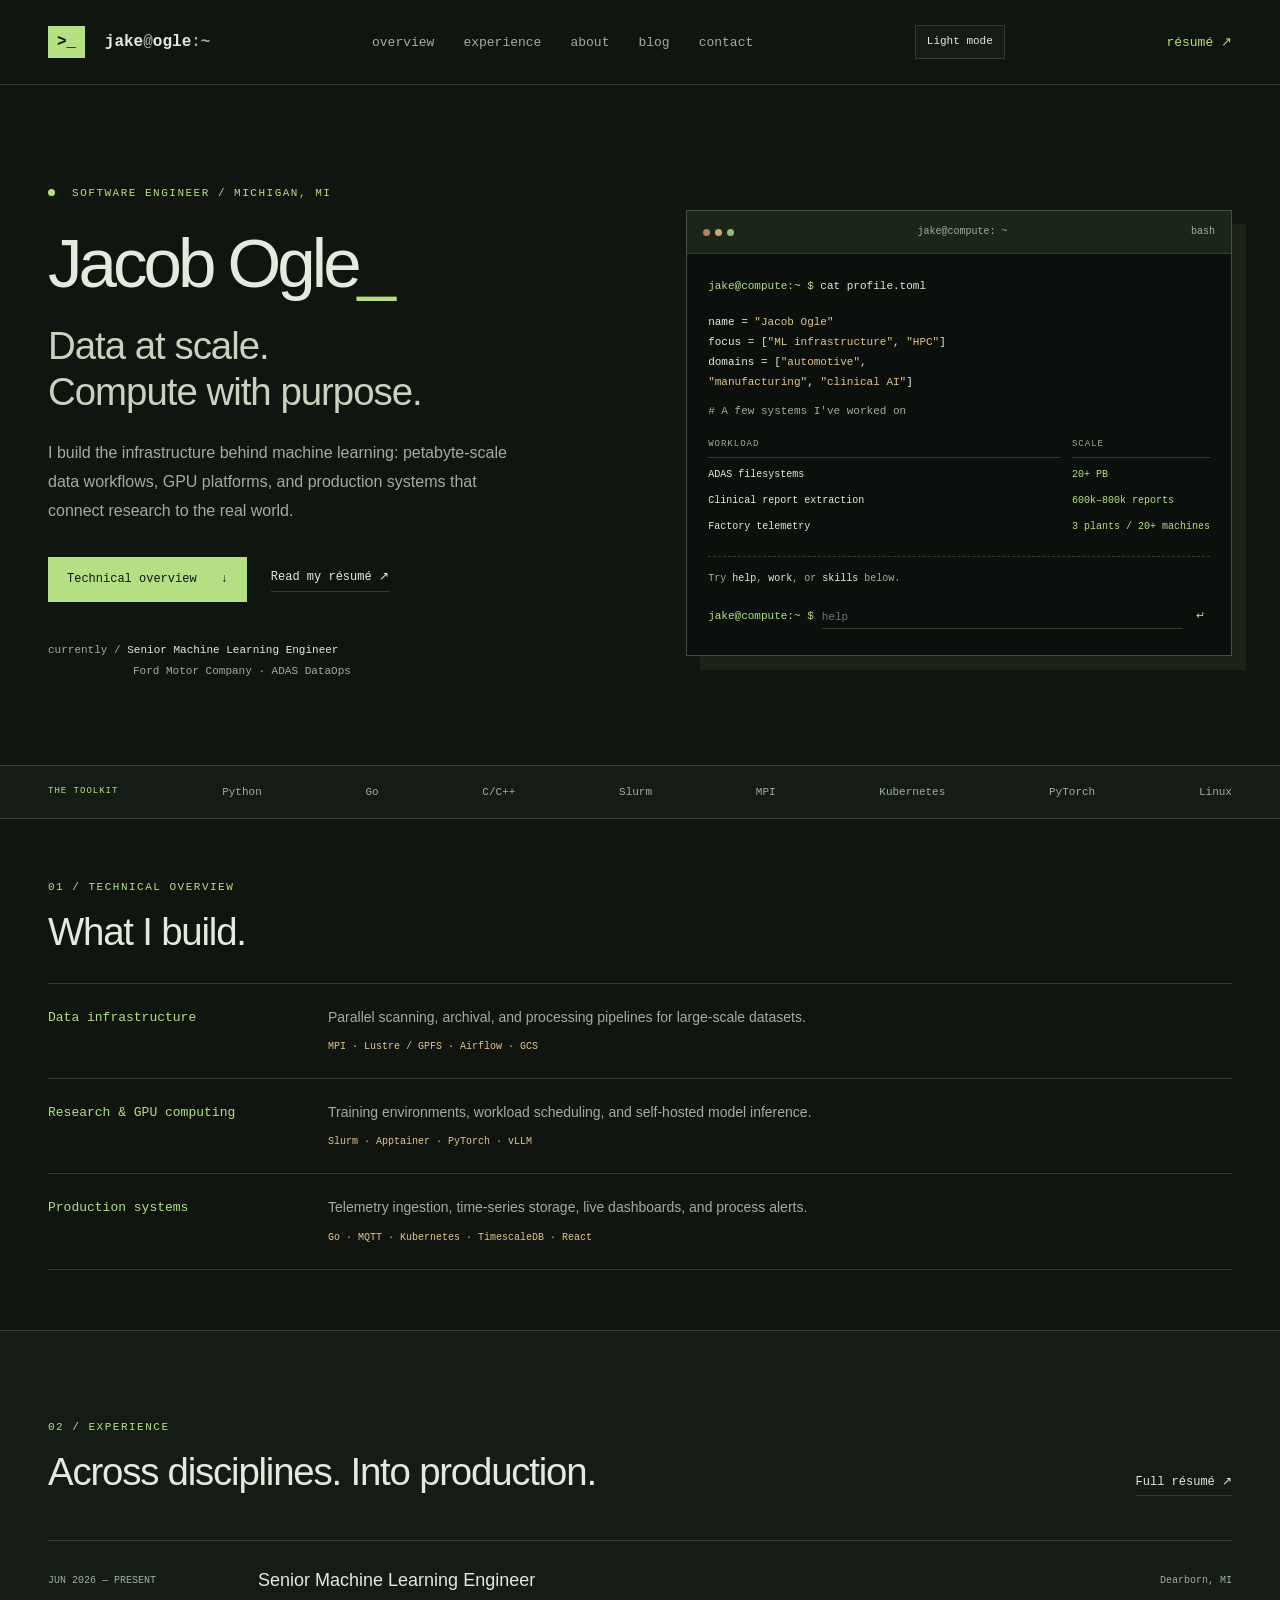
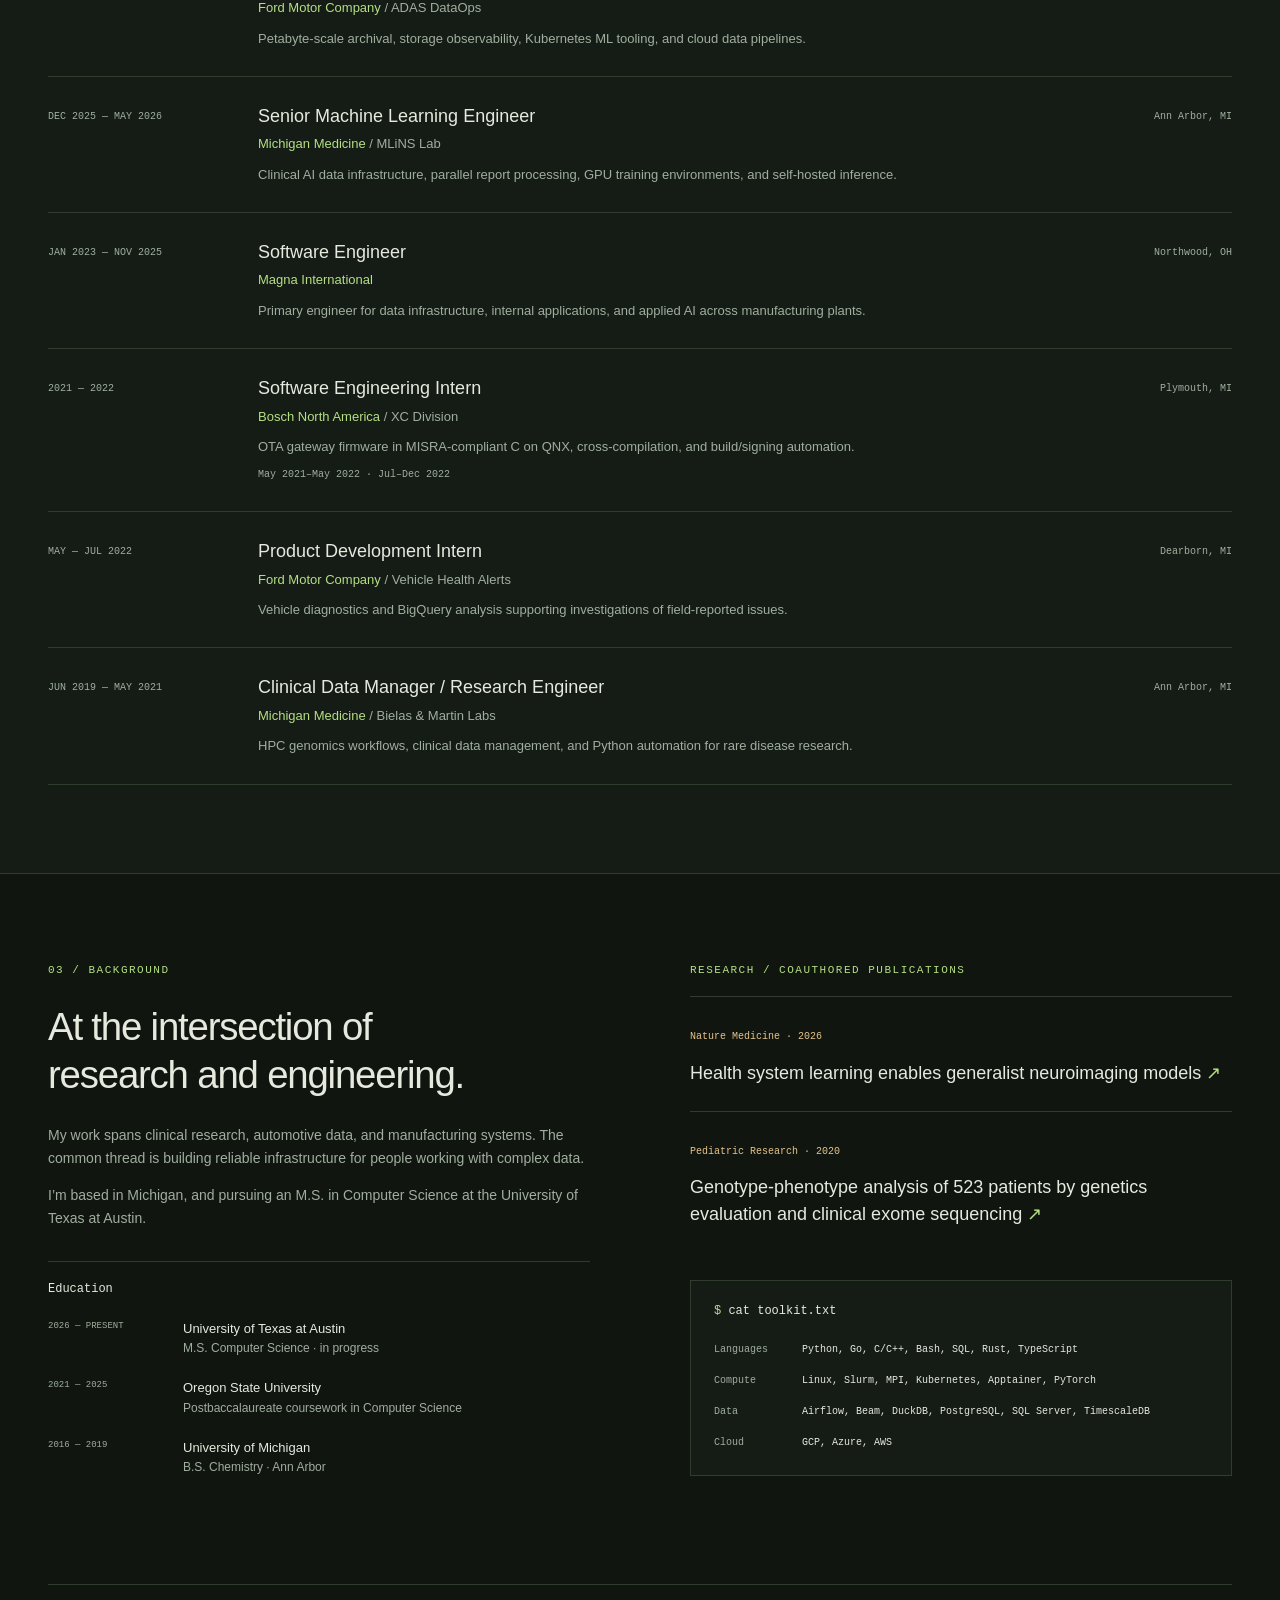
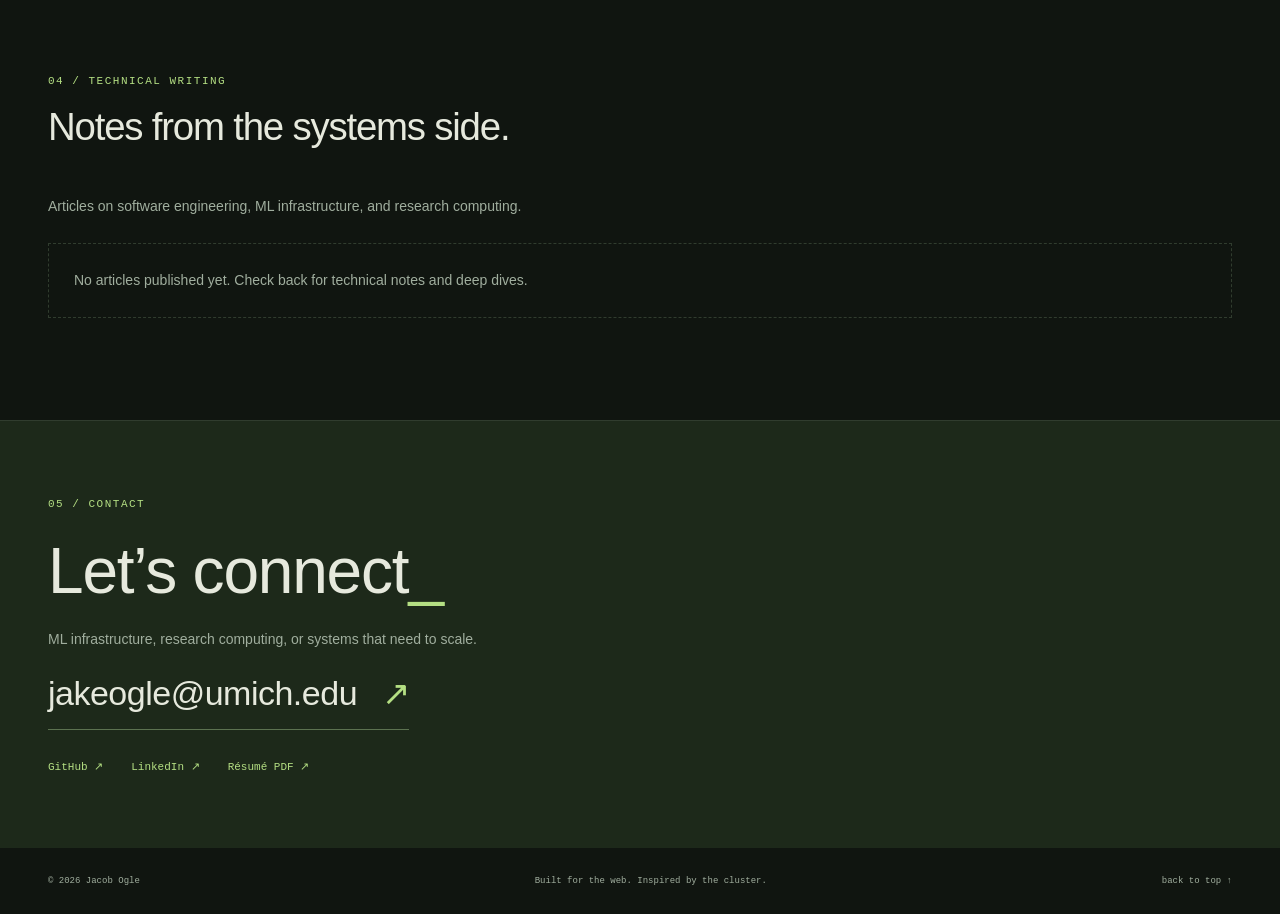
==== commit bc95abe4: "Add persistent light mode toggle with dark default" ====
--- a/index.html
+++ b/index.html
@@ -7,6 +7,7 @@
   <meta name="description" content="Jacob Ogle — software engineer building ML infrastructure, petabyte-scale data workflows, and high-performance computing systems.">
   <title>Jacob Ogle | ML Infrastructure & HPC</title>
   <link rel="icon" href="assets/favicon.svg" type="image/svg+xml">
+  <script src="theme.js"></script>
   <link rel="stylesheet" href="styles.css">
   <script src="script.js" defer></script>
   <script src="blog.js" defer></script>
@@ -16,6 +17,7 @@
 <header class="site-header">
   <a class="brand" href="#home" aria-label="Jacob Ogle, home"><span class="brand-icon">&gt;_</span> jake<span class="muted">@</span>ogle<span class="muted">:~</span></a>
   <nav aria-label="Main navigation"><a href="#work">overview</a><a href="#experience">experience</a><a href="#about">about</a><a href="#blog">blog</a><a href="#contact">contact</a></nav>
+  <button class="theme-toggle" type="button" aria-pressed="false" hidden>Light mode</button>
   <a class="header-resume" href="assets/Jacob_Ogle_Resume.pdf">résumé <span aria-hidden="true">↗</span></a>
 </header>
 <main id="main">
--- a/styles.css
+++ b/styles.css
@@ -1,4 +1,4 @@
-:root{color-scheme:dark;--bg:#101510;--panel:#151c16;--text:#e6e9dd;--muted:#a0ae9e;--green:#b4df83;--amber:#e5c38b;--line:#303c2e;--mono:ui-monospace,SFMono-Regular,Consolas,"Liberation Mono",monospace;--sans:-apple-system,BlinkMacSystemFont,"Segoe UI",sans-serif}*{box-sizing:border-box}html{scroll-behavior:smooth;scroll-padding-top:95px}body{margin:0;background:var(--bg);color:var(--text);font-family:var(--sans);line-height:1.65;-webkit-font-smoothing:antialiased}a{color:inherit;text-decoration:none}a:hover{color:var(--green)}button,input{font:inherit}a,button,input{touch-action:manipulation}:focus-visible{outline:2px solid var(--green);outline-offset:5px}::selection{background:var(--green);color:var(--bg)}.wrap{width:min(1200px,calc(100% - 96px));margin-inline:auto}.muted{color:var(--muted)}.site-header{height:85px;border-bottom:1px solid var(--line);display:flex;align-items:center;justify-content:space-between;padding-inline:48px;gap:25px;font:13px var(--mono);background:var(--bg)}.brand{font-size:16px;font-weight:600;white-space:nowrap}.brand-icon{background:var(--green);color:var(--bg);padding:7px 9px;margin-right:10px}.site-header nav{display:flex;gap:29px;color:var(--muted)}.header-resume{color:var(--green)}.hero{display:grid;grid-template-columns:1.05fr 1fr;gap:65px;align-items:center;padding-block:100px 83px}.eyebrow{font:11px/1.6 var(--mono);letter-spacing:1.5px;color:var(--green);margin:0 0 24px}.status-dot{display:inline-block;width:7px;height:7px;background:var(--green);border-radius:50%;margin-right:9px;box-shadow:0 0 15px #b4df8340}h1,h2,h3,p{margin-top:0}h1{font-size:clamp(46px,5.4vw,76px);font-weight:500;line-height:1.05;letter-spacing:-4px;margin-bottom:24px}.cursor{color:var(--green)}.hero-title{font-size:clamp(26px,3vw,39px);line-height:1.2;letter-spacing:-1px;margin-bottom:24px;color:#c8d3bf}.hero-description{color:var(--muted);max-width:460px;font-size:16px;line-height:1.8}.hero-actions{display:flex;align-items:center;gap:24px;margin:31px 0 38px}.button{display:inline-flex;align-items:center;justify-content:space-between;gap:24px;padding:12px 18px;font:12px/1.6 var(--mono)}.primary{background:var(--green);color:var(--bg);border:1px solid var(--green)}.primary:hover{background:#c9efa1;color:var(--bg)}.text-link{font:12px/1.7 var(--mono);border-bottom:1px solid var(--line);padding-bottom:3px}.current{font:11px/1.9 var(--mono);margin:0}.current-company{padding-left:85px;color:var(--muted)}.terminal{border:1px solid #42513c;background:#0b100c;box-shadow:14px 14px 0 #1b2318;min-width:0;font:11px/1.8 var(--mono)}.terminal-bar{display:flex;align-items:center;justify-content:space-between;background:#1c251a;color:var(--muted);padding:12px 16px;border-bottom:1px solid var(--line);gap:12px;font-size:10px}.window-dots{display:flex;gap:5px}.window-dots i{width:7px;height:7px;border-radius:50%;background:#78876f}.window-dots i:first-child{background:#ba8068}.window-dots i:nth-child(2){background:#c4ab6d}.window-dots i:nth-child(3){background:#93b77e}.terminal-shell{color:#8b9d83}.terminal-body{padding:23px 21px}.terminal-body p{margin-bottom:14px}.prompt{color:var(--green);white-space:nowrap}.terminal-profile{padding-block:2px 10px}.terminal-profile p{margin:0}.term-key{color:#ccd3c3}.term-value{color:var(--amber)}.terminal-comment{color:var(--muted)}.terminal-table{display:grid;grid-template-columns:1fr auto;gap:8px 12px;font-size:10px}.terminal-table>span:nth-child(-n+2){font-size:9px;letter-spacing:1px;color:var(--muted);padding-bottom:5px;border-bottom:1px solid var(--line)}.terminal-table strong{color:var(--green);font-weight:400}.terminal-rule{border-top:1px dashed var(--line);margin:20px 0 13px}.terminal-hint{font-size:10px;color:var(--muted)}.terminal-hint span{color:var(--text)}#terminal-form{display:flex;align-items:center;gap:8px}#command{background:transparent;border:0;border-bottom:1px solid var(--line);border-radius:0;min-width:0;width:100%;color:var(--text);padding:5px 0;font:11px var(--mono)}#terminal-form button{background:none;border:0;color:var(--green);padding:5px;cursor:pointer}#terminal-output{max-height:190px;overflow:auto;overflow-wrap:anywhere;scrollbar-color:var(--line) transparent}#terminal-output p{white-space:pre-wrap;margin-bottom:12px;color:var(--muted)}#terminal-output a{color:var(--green);text-decoration:underline}.stack-strip{border-block:1px solid var(--line);background:#141a13}.stack-strip .wrap{display:flex;justify-content:space-between;gap:24px;flex-wrap:wrap;padding-block:20px;font:11px var(--mono);color:var(--muted)}.strip-label{font-size:9px;letter-spacing:1px;color:var(--green)}.section{padding-block:88px}.section-heading{display:flex;justify-content:space-between;align-items:end;gap:25px;margin-bottom:44px}.section-heading .eyebrow{margin-bottom:12px}h2{font-size:clamp(27px,3vw,39px);line-height:1.25;letter-spacing:-1.2px;font-weight:450;margin-bottom:0}.section-heading>p{font:12px/1.8 var(--mono);color:var(--muted);margin:0}.experience-section{background:#141b14;border-block:1px solid var(--line)}.timeline{border-top:1px solid var(--line)}.job{display:grid;grid-template-columns:185px 1fr 110px;gap:25px;border-bottom:1px solid var(--line);padding-block:27px}.job-date{font:10px/1.7 var(--mono);color:var(--muted);padding-top:4px}.job h3{font-size:18px;font-weight:500;line-height:1.4;margin-bottom:4px}.job-company{font-size:13px;color:var(--green);margin-bottom:9px}.job-company span{color:var(--muted)}.job div>p:not(.job-company){font-size:13px;color:var(--muted);margin-bottom:0;max-width:650px}.job div>p.job-note{font:10px/1.8 var(--mono);margin-top:9px}.job-place{font:10px/1.8 var(--mono);color:var(--muted);text-align:right;padding-top:4px}.about-section{display:grid;grid-template-columns:1fr 1fr;gap:100px}.about-section h2{margin-bottom:25px}.about-copy{color:var(--muted);font-size:14px}.education{border-top:1px solid var(--line);margin-top:30px;padding-top:20px}.education h3{font:12px var(--mono);margin-bottom:22px}.education>div{display:grid;grid-template-columns:120px 1fr;gap:15px;margin-bottom:18px}.education span{font:9px/1.9 var(--mono);color:var(--muted)}.education p{font-size:12px;color:var(--muted);margin-bottom:0}.education strong{font-size:13px;color:var(--text);font-weight:500}.publications>.eyebrow{margin-bottom:17px}.publication{display:block;padding:24px 0;border-top:1px solid var(--line)}.publication-journal{font:10px var(--mono);color:var(--amber)}.publication h3{font-size:18px;line-height:1.5;font-weight:450;margin:12px 0 0}.publication h3 span{color:var(--green)}.skills-panel{margin-top:28px;border:1px solid var(--line);background:#141a13;padding:23px}.skills-panel h3{font:12px var(--mono);margin-bottom:23px}.skills-panel dl{margin:0;display:grid;grid-template-columns:75px 1fr;gap:13px;font:10px/1.8 var(--mono)}.skills-panel dt{color:var(--muted)}.skills-panel dd{margin:0}.contact-section{padding-block:75px;background:#1d291a;border-top:1px solid #3a4b32}.contact-section .eyebrow{margin-bottom:17px}.contact-section h2{font-size:clamp(39px,5vw,65px);margin-bottom:17px}.contact-section p:not(.eyebrow){color:#b2bfa9;font-size:14px}.contact-email{font-size:clamp(20px,3vw,34px);letter-spacing:-.5px;border-bottom:1px solid #5c7250;padding-bottom:8px;display:inline-block}.contact-email span{color:var(--green);margin-left:16px}.contact-links{display:flex;gap:28px;font:11px var(--mono);margin-top:30px;color:var(--green)}footer{padding-block:25px;display:flex;justify-content:space-between;gap:20px;color:var(--muted);font:9px/1.8 var(--mono)}.skip{position:absolute;top:-100px;left:15px;padding:12px;background:var(--green);color:var(--bg);z-index:10}.skip:focus{top:10px}@media(min-width:1450px){.hero{padding-block:120px}}@media(max-width:1050px){.wrap{width:calc(100% - 56px)}.site-header{padding-inline:28px}.hero{gap:35px;padding-block:70px}.terminal-body{padding:20px 15px}.hero-actions{gap:17px}.current-company{padding-left:0}.about-section{gap:50px}.job{grid-template-columns:150px 1fr 90px;gap:20px}}@media(max-width:780px){.hero{grid-template-columns:1fr;gap:45px}.hero-copy{max-width:600px}.hero-description{max-width:550px}.terminal{max-width:600px}.terminal-table{font-size:11px}.terminal-body{padding:24px}.site-header{height:auto;min-height:82px;flex-wrap:wrap;padding-block:20px;gap:20px}.site-header nav{order:3;width:100%;justify-content:space-between;gap:15px}.brand{font-size:14px}.hero{padding-block:55px}.hero h1{font-size:64px}.hero-title{font-size:34px}.section{padding-block:60px}.section-heading{display:block;margin-bottom:30px}.section-heading>p,.section-heading>a{display:inline-block;margin-top:20px}.about-section{grid-template-columns:1fr;gap:40px}.job{grid-template-columns:130px 1fr}.job-place{display:none}footer{flex-wrap:wrap}footer>span:nth-child(2){display:none}}@media(max-width:460px){.wrap{width:calc(100% - 36px)}.site-header{padding-inline:18px}.hero h1{font-size:55px;letter-spacing:-3px}.hero-title{font-size:30px}.eyebrow{font-size:9px}.hero-actions{gap:18px}.button{padding:11px 14px;gap:15px}.text-link{font-size:11px}.terminal{box-shadow:7px 7px 0 #1b2318}.terminal-body{padding:17px 12px;font-size:10px}.terminal-table{font-size:9px;gap:9px 8px}.terminal-profile{font-size:9px}#terminal-form{gap:6px}.terminal-shell{display:none}.job{grid-template-columns:1fr;gap:8px}.job-date{margin-bottom:0}.education>div{grid-template-columns:100px 1fr;gap:10px}.contact-links{gap:23px;font-size:10px}.stack-strip .wrap{gap:16px 22px}.contact-email{font-size:23px}}@media(prefers-reduced-motion:reduce){html{scroll-behavior:auto}}
+:root{color-scheme:dark;--bg:#101510;--panel:#151c16;--text:#e6e9dd;--muted:#a0ae9e;--green:#b4df83;--amber:#e5c38b;--line:#303c2e;--mono:ui-monospace,SFMono-Regular,Consolas,"Liberation Mono",monospace;--sans:-apple-system,BlinkMacSystemFont,"Segoe UI",sans-serif}*{box-sizing:border-box}html{scroll-behavior:smooth;scroll-padding-top:95px}body{margin:0;background:var(--bg);color:var(--text);font-family:var(--sans);line-height:1.65;-webkit-font-smoothing:antialiased}a{color:inherit;text-decoration:none}a:hover{color:var(--green)}button,input{font:inherit}a,button,input{touch-action:manipulation}:focus-visible{outline:2px solid var(--green);outline-offset:5px}::selection{background:var(--green);color:var(--bg)}.wrap{width:min(1200px,calc(100% - 96px));margin-inline:auto}.muted{color:var(--muted)}.site-header{height:85px;border-bottom:1px solid var(--line);display:flex;align-items:center;justify-content:space-between;padding-inline:48px;gap:25px;font:13px var(--mono);background:var(--bg)}.brand{font-size:16px;font-weight:600;white-space:nowrap}.brand-icon{background:var(--green);color:var(--bg);padding:7px 9px;margin-right:10px}.site-header nav{display:flex;gap:29px;color:var(--muted)}.header-resume{color:var(--green)}.hero{display:grid;grid-template-columns:1.05fr 1fr;gap:65px;align-items:center;padding-block:100px 83px}.eyebrow{font:11px/1.6 var(--mono);letter-spacing:1.5px;color:var(--green);margin:0 0 24px}.status-dot{display:inline-block;width:7px;height:7px;background:var(--green);border-radius:50%;margin-right:9px;box-shadow:0 0 15px #b4df8340}h1,h2,h3,p{margin-top:0}h1{font-size:clamp(46px,5.4vw,76px);font-weight:500;line-height:1.05;letter-spacing:-4px;margin-bottom:24px}.cursor{color:var(--green)}.hero-title{font-size:clamp(26px,3vw,39px);line-height:1.2;letter-spacing:-1px;margin-bottom:24px;color:var(--heading)}.hero-description{color:var(--muted);max-width:460px;font-size:16px;line-height:1.8}.hero-actions{display:flex;align-items:center;gap:24px;margin:31px 0 38px}.button{display:inline-flex;align-items:center;justify-content:space-between;gap:24px;padding:12px 18px;font:12px/1.6 var(--mono)}.primary{background:var(--green);color:var(--bg);border:1px solid var(--green)}.primary:hover{background:#c9efa1;color:var(--bg)}.text-link{font:12px/1.7 var(--mono);border-bottom:1px solid var(--line);padding-bottom:3px}.current{font:11px/1.9 var(--mono);margin:0}.current-company{padding-left:85px;color:var(--muted)}.terminal{border:1px solid var(--terminal-border);background:var(--terminal-bg);box-shadow:14px 14px 0 var(--terminal-shadow);min-width:0;font:11px/1.8 var(--mono)}.terminal-bar{display:flex;align-items:center;justify-content:space-between;background:var(--terminal-bar);color:var(--muted);padding:12px 16px;border-bottom:1px solid var(--line);gap:12px;font-size:10px}.window-dots{display:flex;gap:5px}.window-dots i{width:7px;height:7px;border-radius:50%;background:#78876f}.window-dots i:first-child{background:#ba8068}.window-dots i:nth-child(2){background:#c4ab6d}.window-dots i:nth-child(3){background:#93b77e}.terminal-shell{color:var(--muted)}.terminal-body{padding:23px 21px}.terminal-body p{margin-bottom:14px}.prompt{color:var(--green);white-space:nowrap}.terminal-profile{padding-block:2px 10px}.terminal-profile p{margin:0}.term-key{color:var(--text)}.term-value{color:var(--amber)}.terminal-comment{color:var(--muted)}.terminal-table{display:grid;grid-template-columns:1fr auto;gap:8px 12px;font-size:10px}.terminal-table>span:nth-child(-n+2){font-size:9px;letter-spacing:1px;color:var(--muted);padding-bottom:5px;border-bottom:1px solid var(--line)}.terminal-table strong{color:var(--green);font-weight:400}.terminal-rule{border-top:1px dashed var(--line);margin:20px 0 13px}.terminal-hint{font-size:10px;color:var(--muted)}.terminal-hint span{color:var(--text)}#terminal-form{display:flex;align-items:center;gap:8px}#command{background:transparent;border:0;border-bottom:1px solid var(--line);border-radius:0;min-width:0;width:100%;color:var(--text);padding:5px 0;font:11px var(--mono)}#terminal-form button{background:none;border:0;color:var(--green);padding:5px;cursor:pointer}#terminal-output{max-height:190px;overflow:auto;overflow-wrap:anywhere;scrollbar-color:var(--line) transparent}#terminal-output p{white-space:pre-wrap;margin-bottom:12px;color:var(--muted)}#terminal-output a{color:var(--green);text-decoration:underline}.stack-strip{border-block:1px solid var(--line);background:var(--panel)}.stack-strip .wrap{display:flex;justify-content:space-between;gap:24px;flex-wrap:wrap;padding-block:20px;font:11px var(--mono);color:var(--muted)}.strip-label{font-size:9px;letter-spacing:1px;color:var(--green)}.section{padding-block:88px}.section-heading{display:flex;justify-content:space-between;align-items:end;gap:25px;margin-bottom:44px}.section-heading .eyebrow{margin-bottom:12px}h2{font-size:clamp(27px,3vw,39px);line-height:1.25;letter-spacing:-1.2px;font-weight:450;margin-bottom:0}.section-heading>p{font:12px/1.8 var(--mono);color:var(--muted);margin:0}.experience-section{background:var(--panel);border-block:1px solid var(--line)}.timeline{border-top:1px solid var(--line)}.job{display:grid;grid-template-columns:185px 1fr 110px;gap:25px;border-bottom:1px solid var(--line);padding-block:27px}.job-date{font:10px/1.7 var(--mono);color:var(--muted);padding-top:4px}.job h3{font-size:18px;font-weight:500;line-height:1.4;margin-bottom:4px}.job-company{font-size:13px;color:var(--green);margin-bottom:9px}.job-company span{color:var(--muted)}.job div>p:not(.job-company){font-size:13px;color:var(--muted);margin-bottom:0;max-width:650px}.job div>p.job-note{font:10px/1.8 var(--mono);margin-top:9px}.job-place{font:10px/1.8 var(--mono);color:var(--muted);text-align:right;padding-top:4px}.about-section{display:grid;grid-template-columns:1fr 1fr;gap:100px}.about-section h2{margin-bottom:25px}.about-copy{color:var(--muted);font-size:14px}.education{border-top:1px solid var(--line);margin-top:30px;padding-top:20px}.education h3{font:12px var(--mono);margin-bottom:22px}.education>div{display:grid;grid-template-columns:120px 1fr;gap:15px;margin-bottom:18px}.education span{font:9px/1.9 var(--mono);color:var(--muted)}.education p{font-size:12px;color:var(--muted);margin-bottom:0}.education strong{font-size:13px;color:var(--text);font-weight:500}.publications>.eyebrow{margin-bottom:17px}.publication{display:block;padding:24px 0;border-top:1px solid var(--line)}.publication-journal{font:10px var(--mono);color:var(--amber)}.publication h3{font-size:18px;line-height:1.5;font-weight:450;margin:12px 0 0}.publication h3 span{color:var(--green)}.skills-panel{margin-top:28px;border:1px solid var(--line);background:var(--panel);padding:23px}.skills-panel h3{font:12px var(--mono);margin-bottom:23px}.skills-panel dl{margin:0;display:grid;grid-template-columns:75px 1fr;gap:13px;font:10px/1.8 var(--mono)}.skills-panel dt{color:var(--muted)}.skills-panel dd{margin:0}.contact-section{padding-block:75px;background:var(--contact-bg);border-top:1px solid var(--line)}.contact-section .eyebrow{margin-bottom:17px}.contact-section h2{font-size:clamp(39px,5vw,65px);margin-bottom:17px}.contact-section p:not(.eyebrow){color:var(--muted);font-size:14px}.contact-email{font-size:clamp(20px,3vw,34px);letter-spacing:-.5px;border-bottom:1px solid var(--contact-line);padding-bottom:8px;display:inline-block}.contact-email span{color:var(--green);margin-left:16px}.contact-links{display:flex;gap:28px;font:11px var(--mono);margin-top:30px;color:var(--green)}footer{padding-block:25px;display:flex;justify-content:space-between;gap:20px;color:var(--muted);font:9px/1.8 var(--mono)}.skip{position:absolute;top:-100px;left:15px;padding:12px;background:var(--green);color:var(--bg);z-index:10}.skip:focus{top:10px}@media(min-width:1450px){.hero{padding-block:120px}}@media(max-width:1050px){.wrap{width:calc(100% - 56px)}.site-header{padding-inline:28px}.hero{gap:35px;padding-block:70px}.terminal-body{padding:20px 15px}.hero-actions{gap:17px}.current-company{padding-left:0}.about-section{gap:50px}.job{grid-template-columns:150px 1fr 90px;gap:20px}}@media(max-width:780px){.hero{grid-template-columns:1fr;gap:45px}.hero-copy{max-width:600px}.hero-description{max-width:550px}.terminal{max-width:600px}.terminal-table{font-size:11px}.terminal-body{padding:24px}.site-header{height:auto;min-height:82px;flex-wrap:wrap;padding-block:20px;gap:20px}.site-header nav{order:3;width:100%;justify-content:space-between;gap:15px}.brand{font-size:14px}.hero{padding-block:55px}.hero h1{font-size:64px}.hero-title{font-size:34px}.section{padding-block:60px}.section-heading{display:block;margin-bottom:30px}.section-heading>p,.section-heading>a{display:inline-block;margin-top:20px}.about-section{grid-template-columns:1fr;gap:40px}.job{grid-template-columns:130px 1fr}.job-place{display:none}footer{flex-wrap:wrap}footer>span:nth-child(2){display:none}}@media(max-width:460px){.wrap{width:calc(100% - 36px)}.site-header{padding-inline:18px}.hero h1{font-size:55px;letter-spacing:-3px}.hero-title{font-size:30px}.eyebrow{font-size:9px}.hero-actions{gap:18px}.button{padding:11px 14px;gap:15px}.text-link{font-size:11px}.terminal{box-shadow:7px 7px 0 var(--terminal-shadow)}.terminal-body{padding:17px 12px;font-size:10px}.terminal-table{font-size:9px;gap:9px 8px}.terminal-profile{font-size:9px}#terminal-form{gap:6px}.terminal-shell{display:none}.job{grid-template-columns:1fr;gap:8px}.job-date{margin-bottom:0}.education>div{grid-template-columns:100px 1fr;gap:10px}.contact-links{gap:23px;font-size:10px}.stack-strip .wrap{gap:16px 22px}.contact-email{font-size:23px}}@media(prefers-reduced-motion:reduce){html{scroll-behavior:auto}}
 
 /* Compact technical overview */
 .technical-section{padding-block:60px}.technical-section .section-heading{margin-bottom:27px}.technical-overview{margin:0;border-top:1px solid var(--line)}.technical-row{display:grid;grid-template-columns:250px 1fr;gap:30px;padding-block:22px;border-bottom:1px solid var(--line)}.technical-row dt{font:13px/1.8 var(--mono);color:var(--green)}.technical-row dd{margin:0;font-size:14px;color:var(--muted)}.technical-tools{display:block;font:10px/1.8 var(--mono);color:var(--amber);margin-top:9px}@media(max-width:780px){.technical-row{grid-template-columns:200px 1fr;gap:20px}}@media(max-width:560px){.technical-row{grid-template-columns:1fr;gap:7px}.technical-section{padding-block:45px}}
@@ -7,3 +7,10 @@
 .blog-section{border-top:1px solid var(--line)}.blog-tags{display:flex;flex-wrap:wrap;gap:10px;padding:0;margin:22px 0;list-style:none}.blog-tags[hidden],[hidden]{display:none!important}.blog-tags button,.blog-tags li{border:1px solid var(--line);background:var(--panel);color:var(--muted);padding:7px 12px;font:11px/1.6 var(--mono)}.blog-tags button{cursor:pointer}.blog-tags button[aria-pressed="true"]{background:var(--green);color:var(--bg);border-color:var(--green)}.blog-posts>article{border-top:1px solid var(--line);padding-block:25px}.blog-posts h3{font-size:23px;font-weight:500;margin-bottom:10px}.blog-posts time{font:11px var(--mono);color:var(--amber)}.blog-posts p,.blog-empty{color:var(--muted);font-size:14px}.blog-empty{border:1px dashed var(--line);padding:25px;margin-top:25px}.article-page{max-width:800px}.article-page h1{font-size:clamp(34px,5vw,56px);letter-spacing:-1.5px;line-height:1.15;overflow-wrap:anywhere}.article-page h2{font-size:27px;margin:40px 0 18px}.article-page h3{margin-top:30px}.article-page article{margin-bottom:45px}.article-page p,.article-page li{line-height:1.85}.article-lede{font-size:20px;color:var(--muted)}.article-page pre{padding:20px;background:var(--panel);border:1px solid var(--line);overflow-x:auto}.article-page code{font-family:var(--mono);font-size:.9em}.article-page article a{color:var(--green);text-decoration:underline}.article-page img{max-width:100%;height:auto}@media(max-width:460px){.site-header nav{gap:10px;font-size:11px}}
 
 .blog-posts:has(>article:not([hidden])) + .blog-empty{display:none}
+
+/* Dark is the default; a saved explicit choice enables the light palette. */
+:root{--heading:#c8d3bf;--terminal-bg:#0b100c;--terminal-border:#42513c;--terminal-shadow:#1b2318;--terminal-bar:#1c251a;--contact-bg:#1d291a;--contact-line:#5c7250}
+:root[data-theme="light"]{color-scheme:light;--bg:#f6f8f2;--panel:#edf1e7;--text:#202b20;--muted:#52614c;--green:#376022;--amber:#79501b;--line:#c9d2bf;--heading:#35492d;--terminal-bg:#fafcf7;--terminal-border:#a3b497;--terminal-shadow:#dce5d4;--terminal-bar:#e5ecde;--contact-bg:#e5ecde;--contact-line:#899e78}
+.theme-toggle{border:1px solid var(--line);background:var(--panel);color:var(--text);padding:7px 11px;cursor:pointer;white-space:nowrap;font:11px/1.6 var(--mono)}.theme-toggle:hover{border-color:var(--green);color:var(--green)}
+:root[data-theme="light"] .primary:hover{background:#294b19;color:#fff}
+@media(max-width:1050px) and (min-width:781px){.site-header{gap:15px}.site-header nav{gap:16px}}
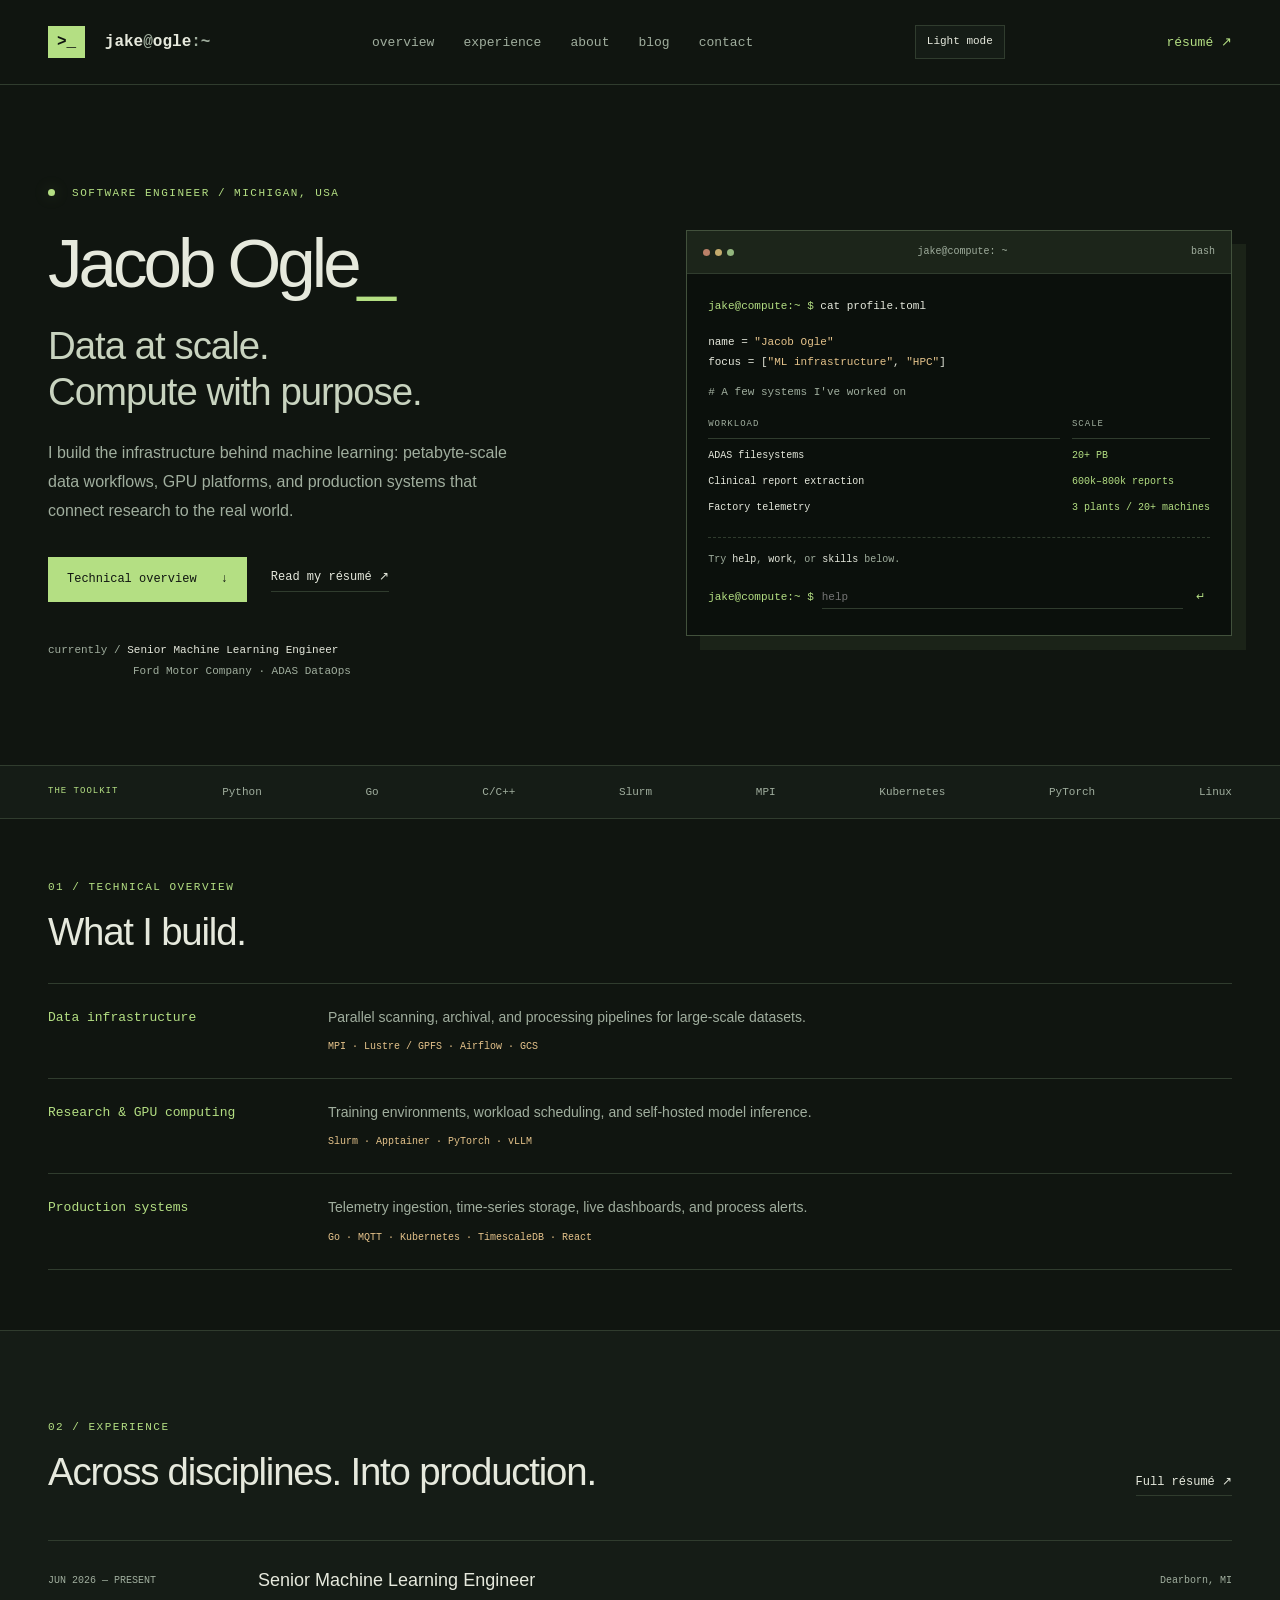
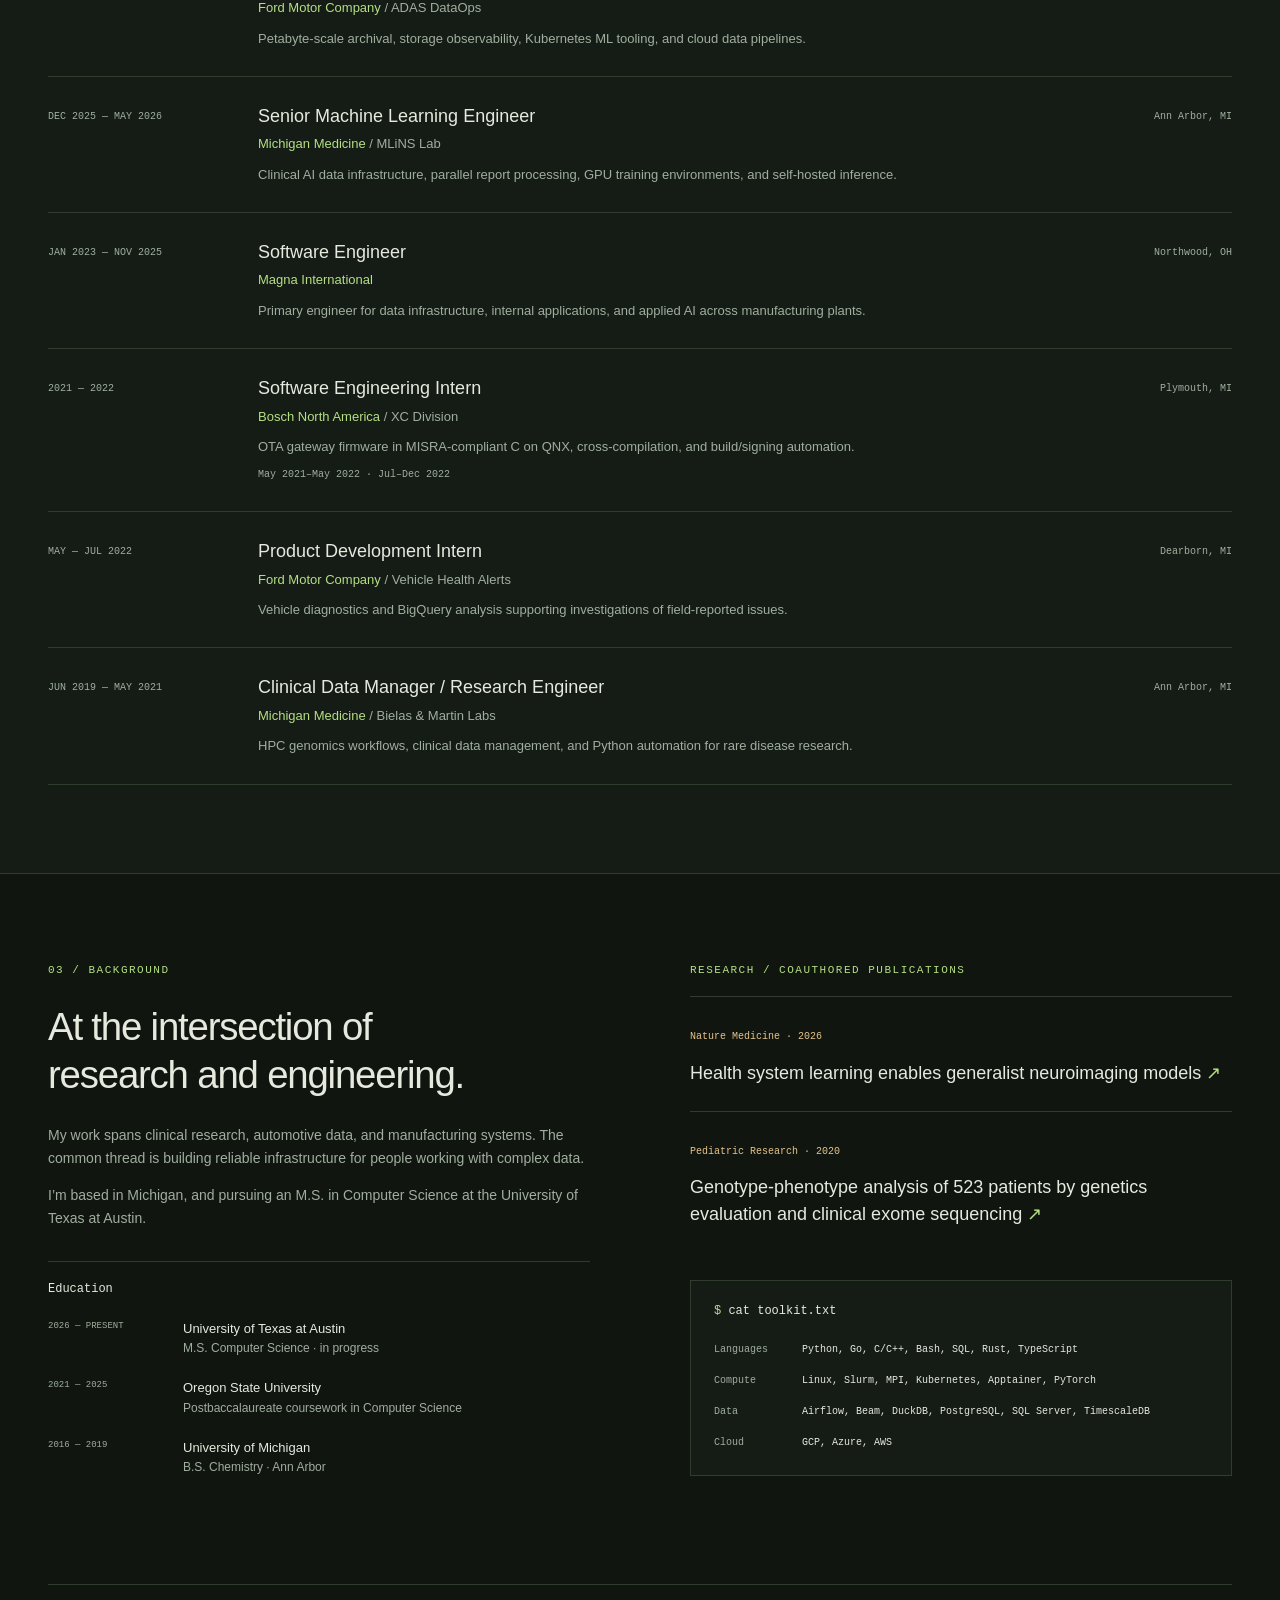
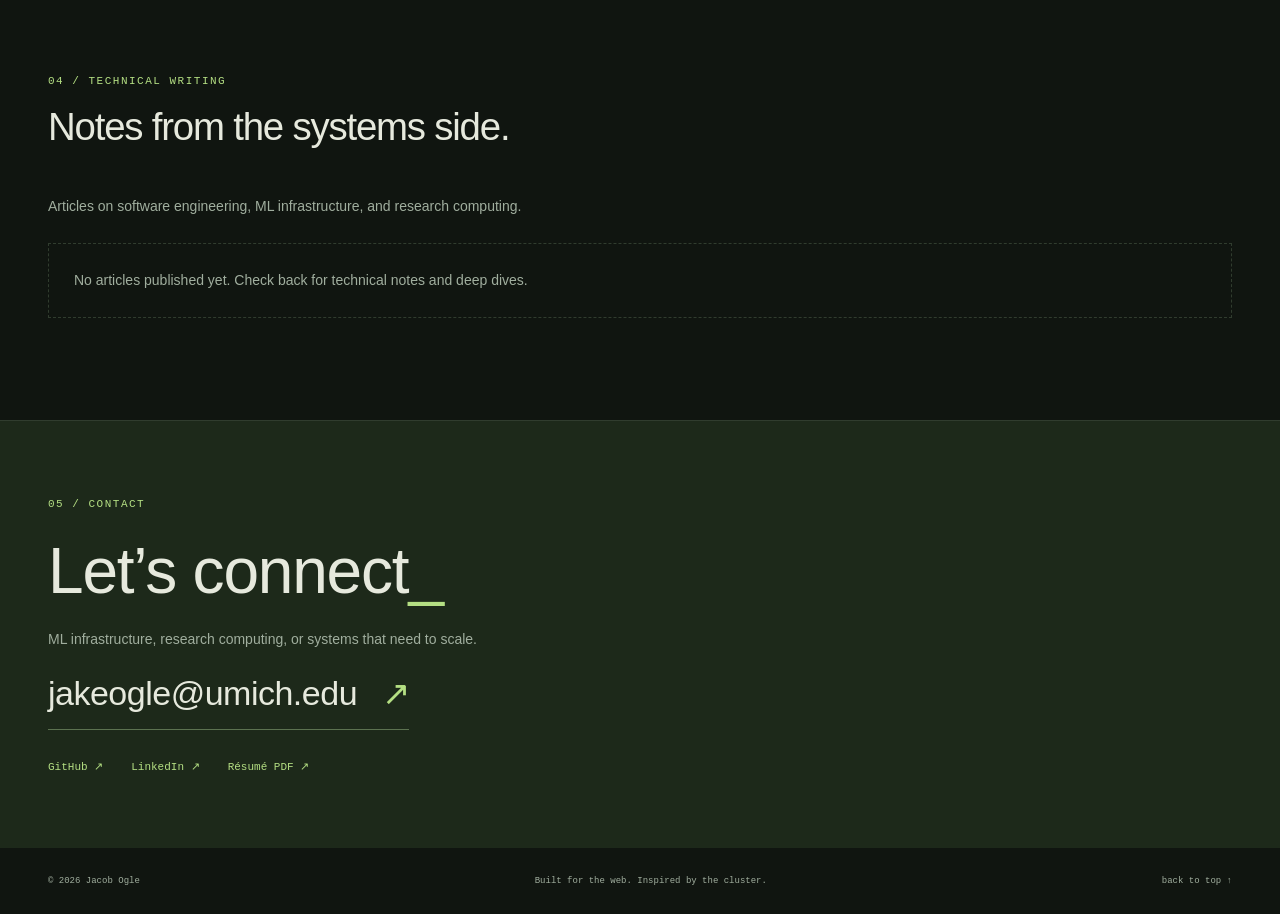
==== commit 04df63ba: "Simplify terminal profile and update location to Michigan USA" ====
--- a/index.html
+++ b/index.html
@@ -23,7 +23,7 @@
 <main id="main">
 <section class="hero wrap" id="home" aria-labelledby="hero-heading">
   <div class="hero-copy">
-    <p class="eyebrow"><span class="status-dot" aria-hidden="true"></span> SOFTWARE ENGINEER / MICHIGAN, MI</p>
+    <p class="eyebrow"><span class="status-dot" aria-hidden="true"></span> SOFTWARE ENGINEER / MICHIGAN, USA</p>
     <h1 id="hero-heading">Jacob Ogle<span class="cursor" aria-hidden="true">_</span></h1>
     <p class="hero-title">Data at scale.<br>Compute with purpose.</p>
     <p class="hero-description">I build the infrastructure behind machine learning: petabyte-scale data workflows, GPU platforms, and production systems that connect research to the real world.</p>
@@ -34,7 +34,7 @@
     <div class="terminal-bar"><span class="window-dots" aria-hidden="true"><i></i><i></i><i></i></span><span>jake@compute: ~</span><span class="terminal-shell">bash</span></div>
     <div class="terminal-body">
       <p><span class="prompt">jake@compute:~ $</span> cat profile.toml</p>
-      <div class="terminal-profile"><p><span class="term-key">name</span> = <span class="term-value">"Jacob Ogle"</span></p><p><span class="term-key">focus</span> = [<span class="term-value">"ML infrastructure"</span>, <span class="term-value">"HPC"</span>]</p><p><span class="term-key">domains</span> = [<span class="term-value">"automotive"</span>,<br>           <span class="term-value">"manufacturing"</span>, <span class="term-value">"clinical AI"</span>]</p></div>
+      <div class="terminal-profile"><p><span class="term-key">name</span> = <span class="term-value">"Jacob Ogle"</span></p><p><span class="term-key">focus</span> = [<span class="term-value">"ML infrastructure"</span>, <span class="term-value">"HPC"</span>]</p></div>
       <p class="terminal-comment"># A few systems I've worked on</p>
       <div class="terminal-table"><span>WORKLOAD</span><span>SCALE</span><span>ADAS filesystems</span><strong>20+ PB</strong><span>Clinical report extraction</span><strong>600k–800k reports</strong><span>Factory telemetry</span><strong>3 plants / 20+ machines</strong></div>
       <div class="terminal-rule"></div>
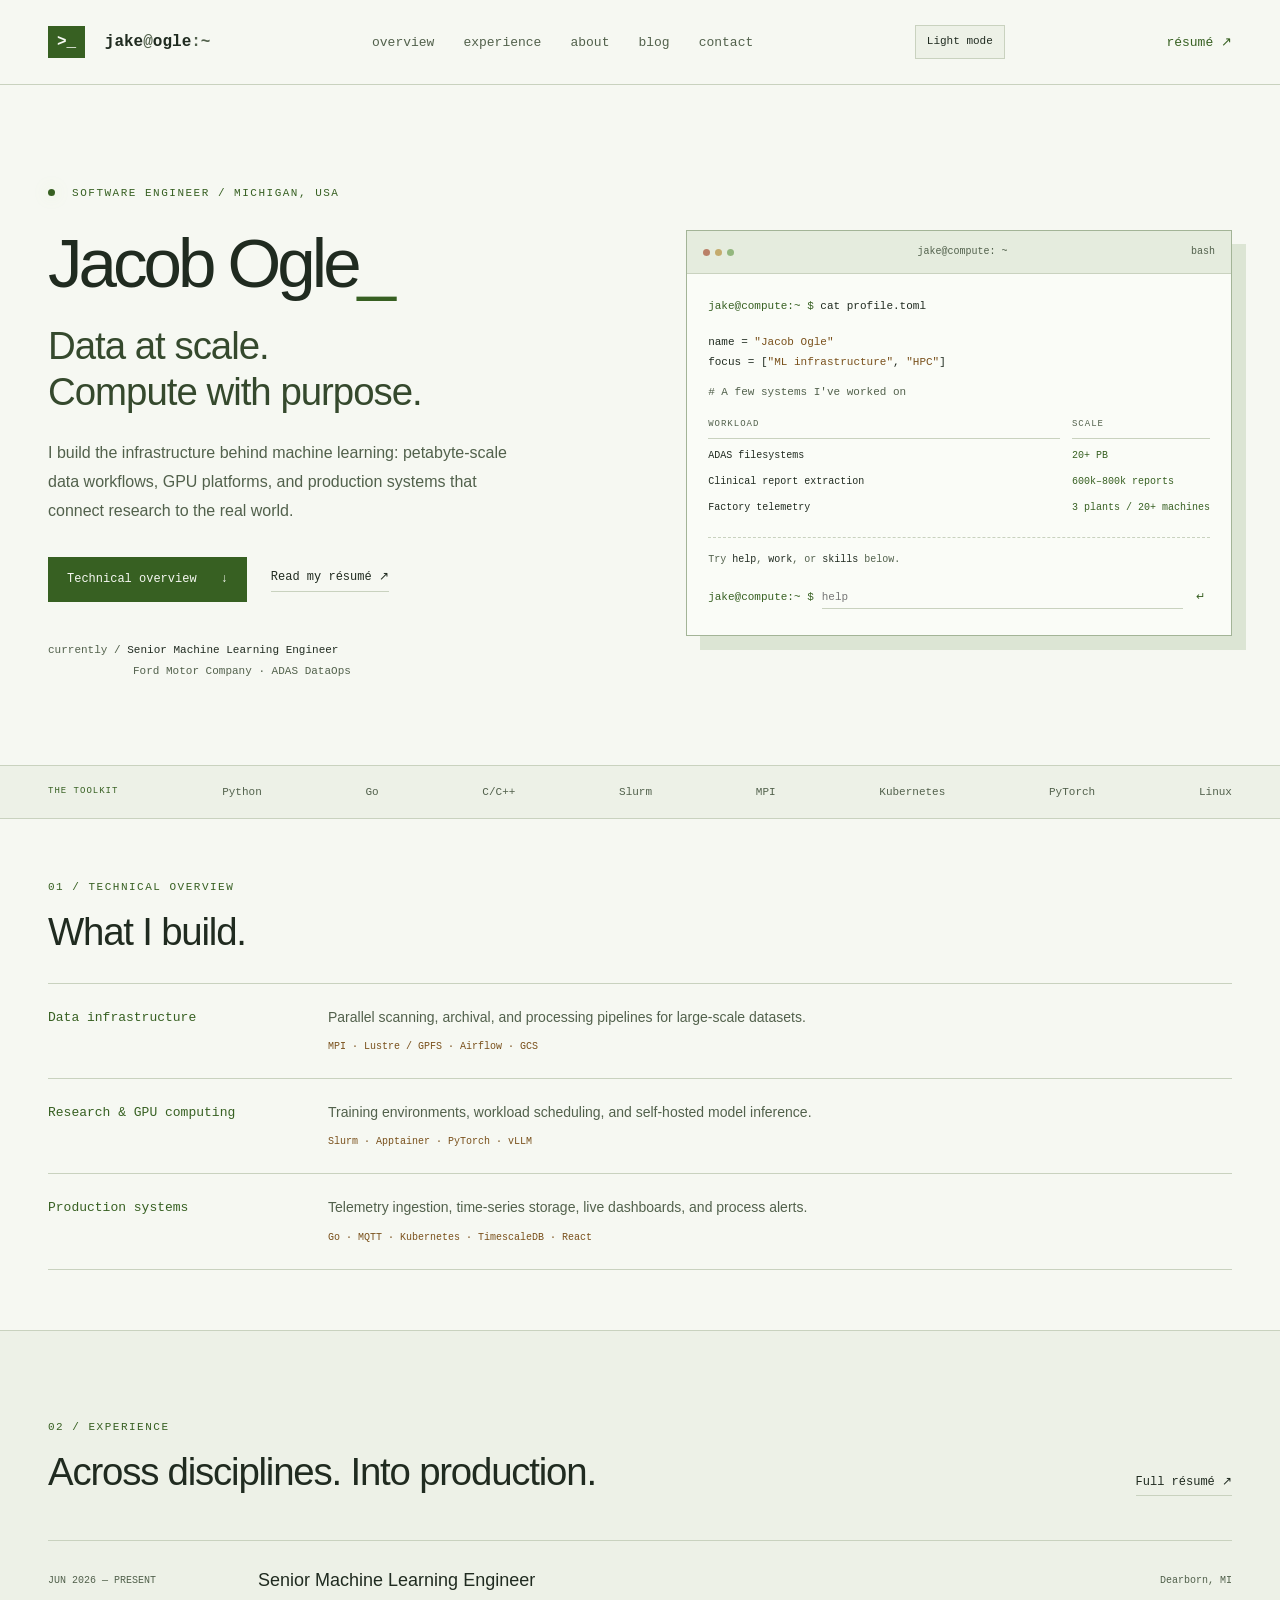
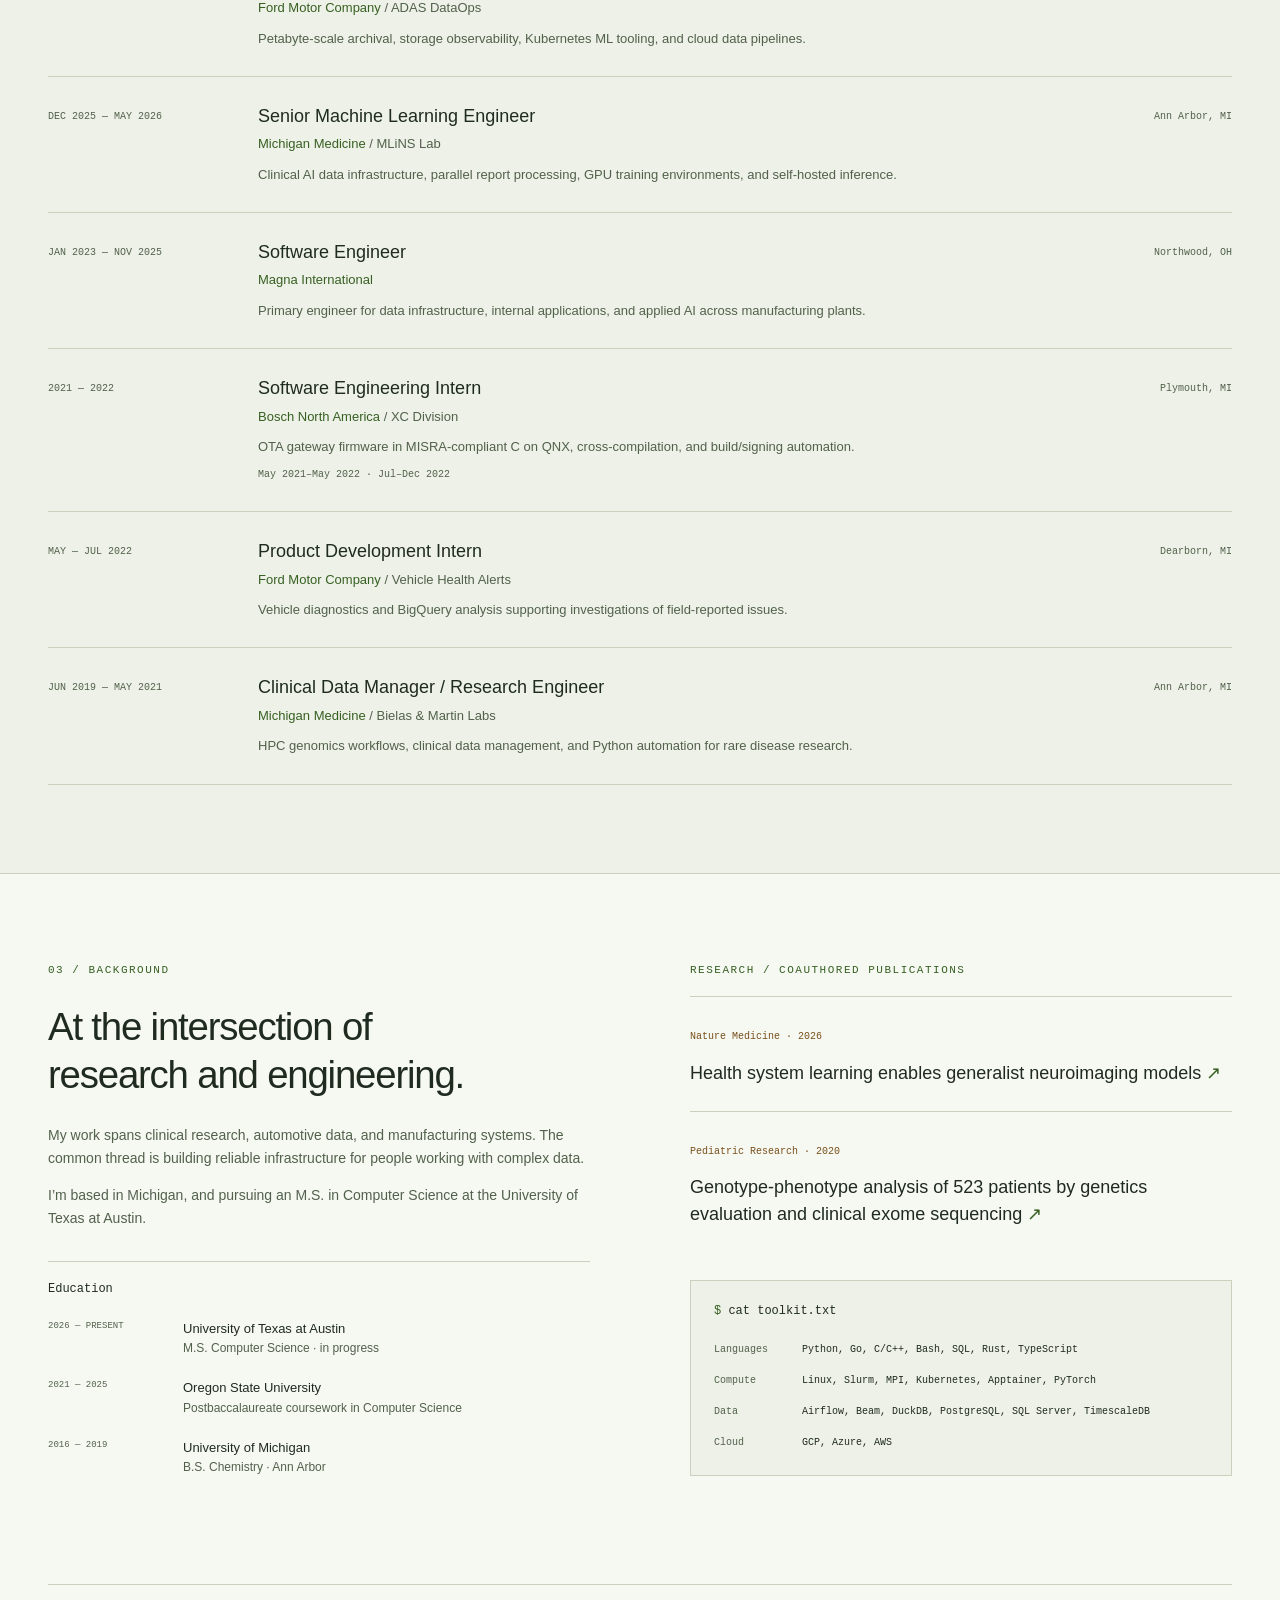
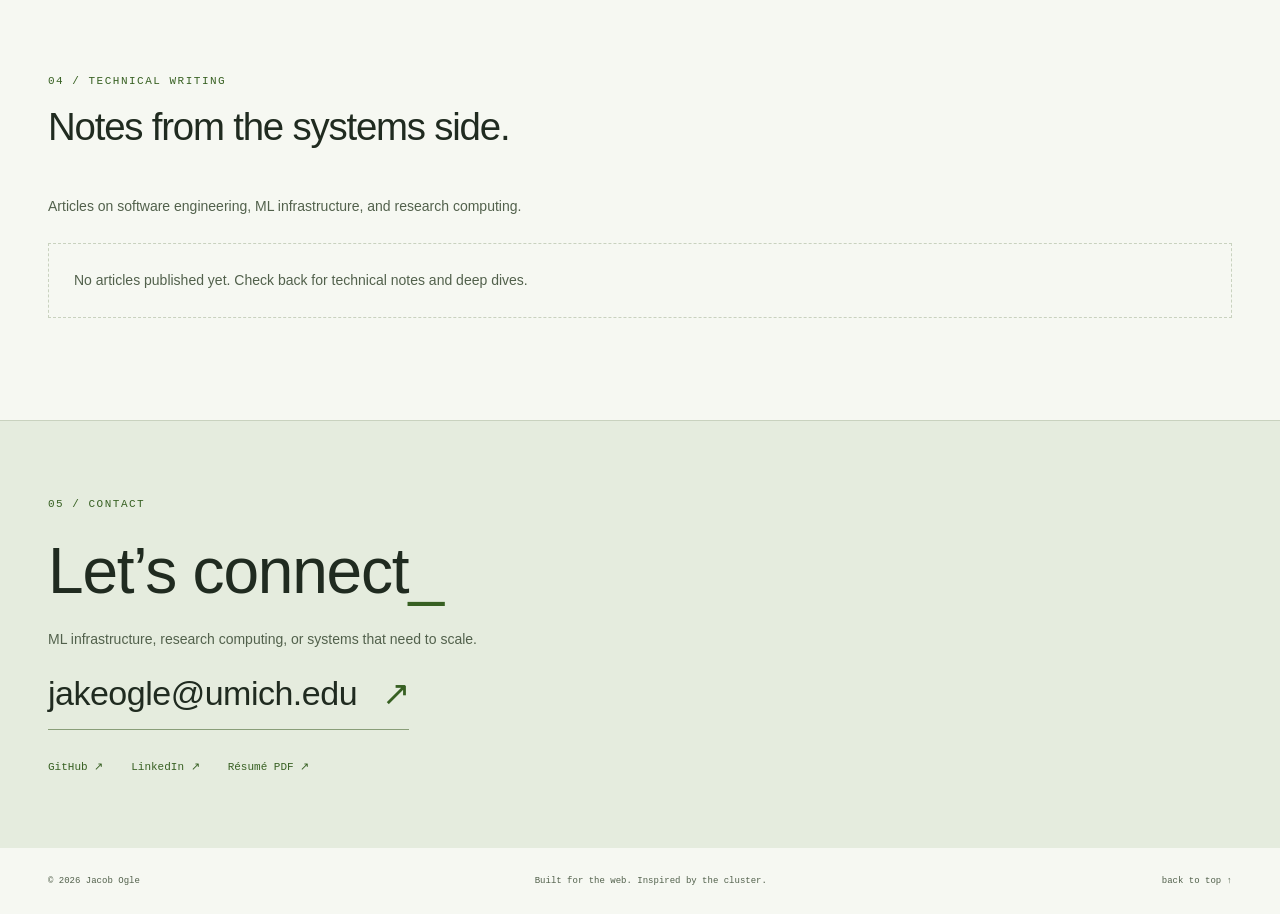
==== commit e2b16e5f: "Make light mode the default while preserving saved theme choices" ====
--- a/index.html
+++ b/index.html
@@ -1,9 +1,9 @@
 <!doctype html>
-<html lang="en">
+<html lang="en" data-theme="light">
 <head>
   <meta charset="utf-8">
   <meta name="viewport" content="width=device-width, initial-scale=1">
-  <meta name="theme-color" content="#101510">
+  <meta name="theme-color" content="#f6f8f2">
   <meta name="description" content="Jacob Ogle — software engineer building ML infrastructure, petabyte-scale data workflows, and high-performance computing systems.">
   <title>Jacob Ogle | ML Infrastructure & HPC</title>
   <link rel="icon" href="assets/favicon.svg" type="image/svg+xml">
@@ -17,7 +17,7 @@
 <header class="site-header">
   <a class="brand" href="#home" aria-label="Jacob Ogle, home"><span class="brand-icon">&gt;_</span> jake<span class="muted">@</span>ogle<span class="muted">:~</span></a>
   <nav aria-label="Main navigation"><a href="#work">overview</a><a href="#experience">experience</a><a href="#about">about</a><a href="#blog">blog</a><a href="#contact">contact</a></nav>
-  <button class="theme-toggle" type="button" aria-pressed="false" hidden>Light mode</button>
+  <button class="theme-toggle" type="button" aria-pressed="true" hidden>Light mode</button>
   <a class="header-resume" href="assets/Jacob_Ogle_Resume.pdf">résumé <span aria-hidden="true">↗</span></a>
 </header>
 <main id="main">
--- a/styles.css
+++ b/styles.css
@@ -8,7 +8,7 @@
 
 .blog-posts:has(>article:not([hidden])) + .blog-empty{display:none}
 
-/* Dark is the default; a saved explicit choice enables the light palette. */
+/* Pages default to light; saved choices select the appropriate palette. */
 :root{--heading:#c8d3bf;--terminal-bg:#0b100c;--terminal-border:#42513c;--terminal-shadow:#1b2318;--terminal-bar:#1c251a;--contact-bg:#1d291a;--contact-line:#5c7250}
 :root[data-theme="light"]{color-scheme:light;--bg:#f6f8f2;--panel:#edf1e7;--text:#202b20;--muted:#52614c;--green:#376022;--amber:#79501b;--line:#c9d2bf;--heading:#35492d;--terminal-bg:#fafcf7;--terminal-border:#a3b497;--terminal-shadow:#dce5d4;--terminal-bar:#e5ecde;--contact-bg:#e5ecde;--contact-line:#899e78}
 .theme-toggle{border:1px solid var(--line);background:var(--panel);color:var(--text);padding:7px 11px;cursor:pointer;white-space:nowrap;font:11px/1.6 var(--mono)}.theme-toggle:hover{border-color:var(--green);color:var(--green)}
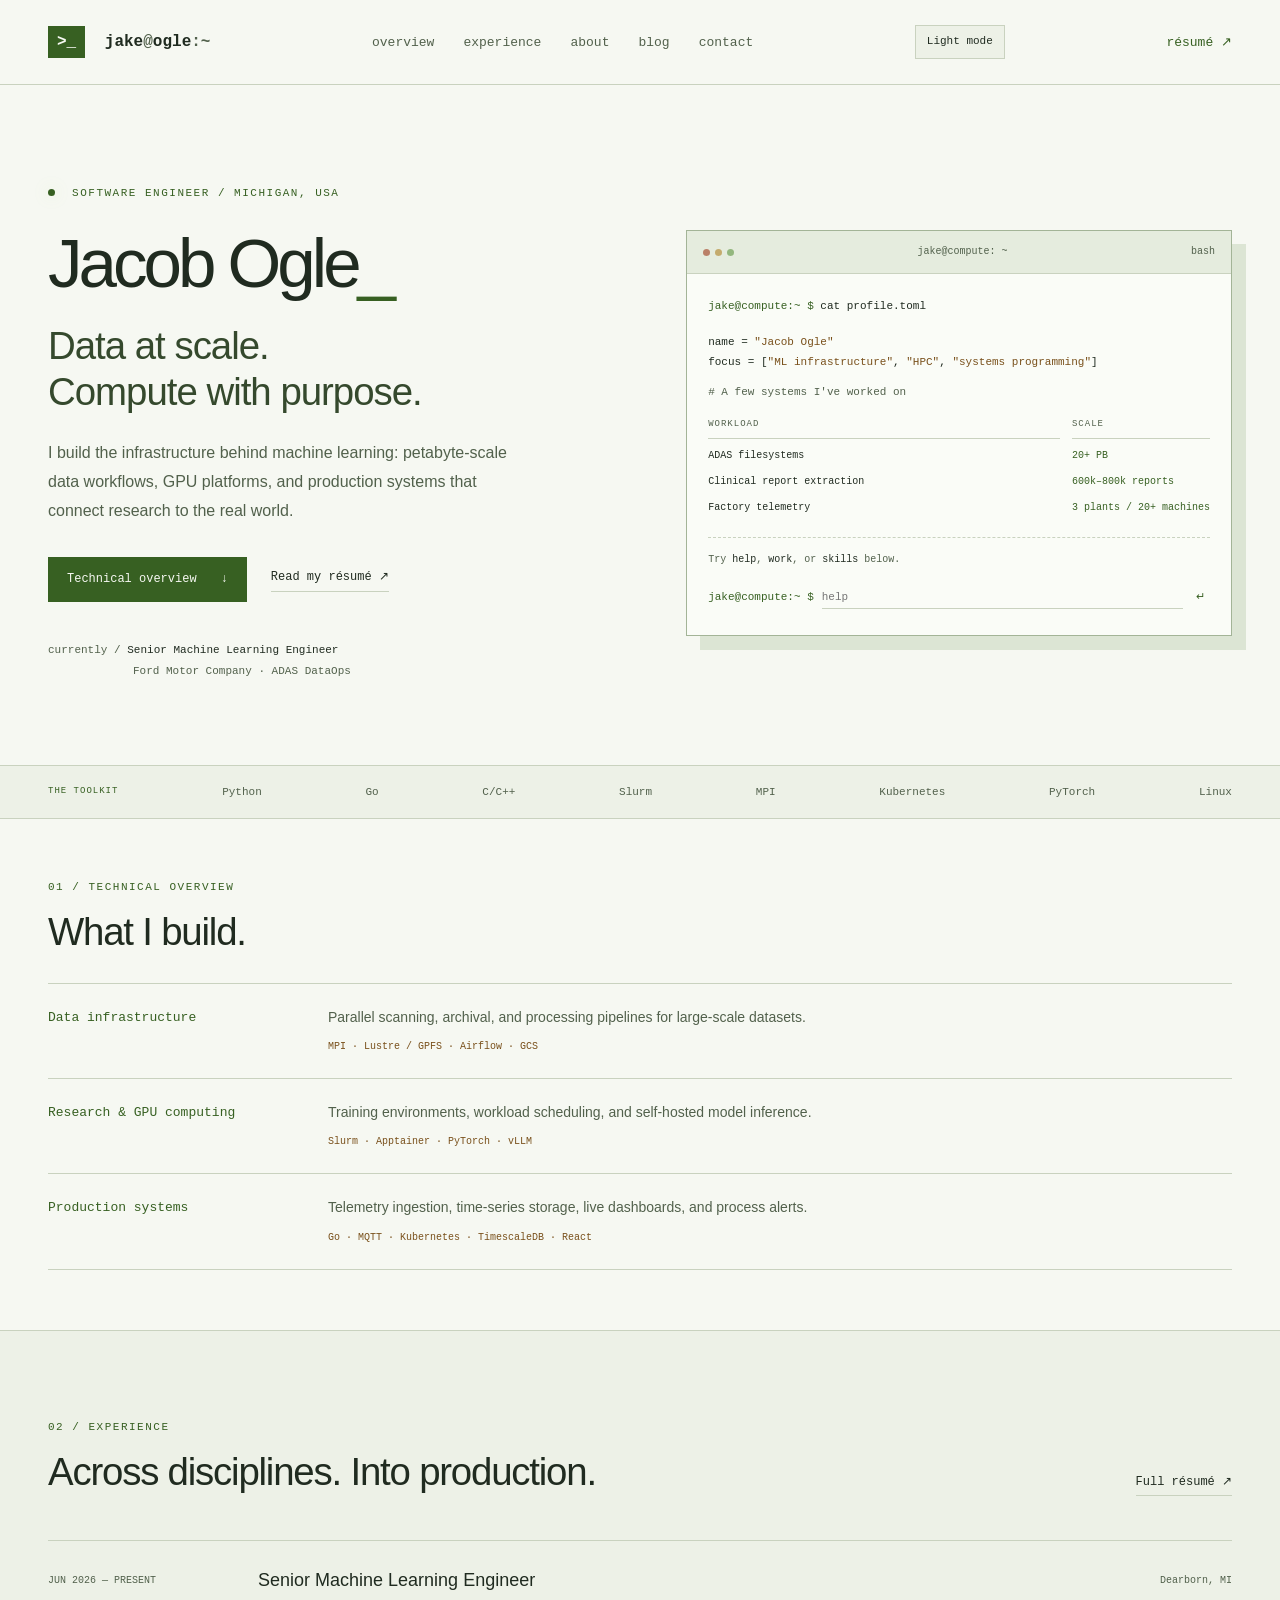
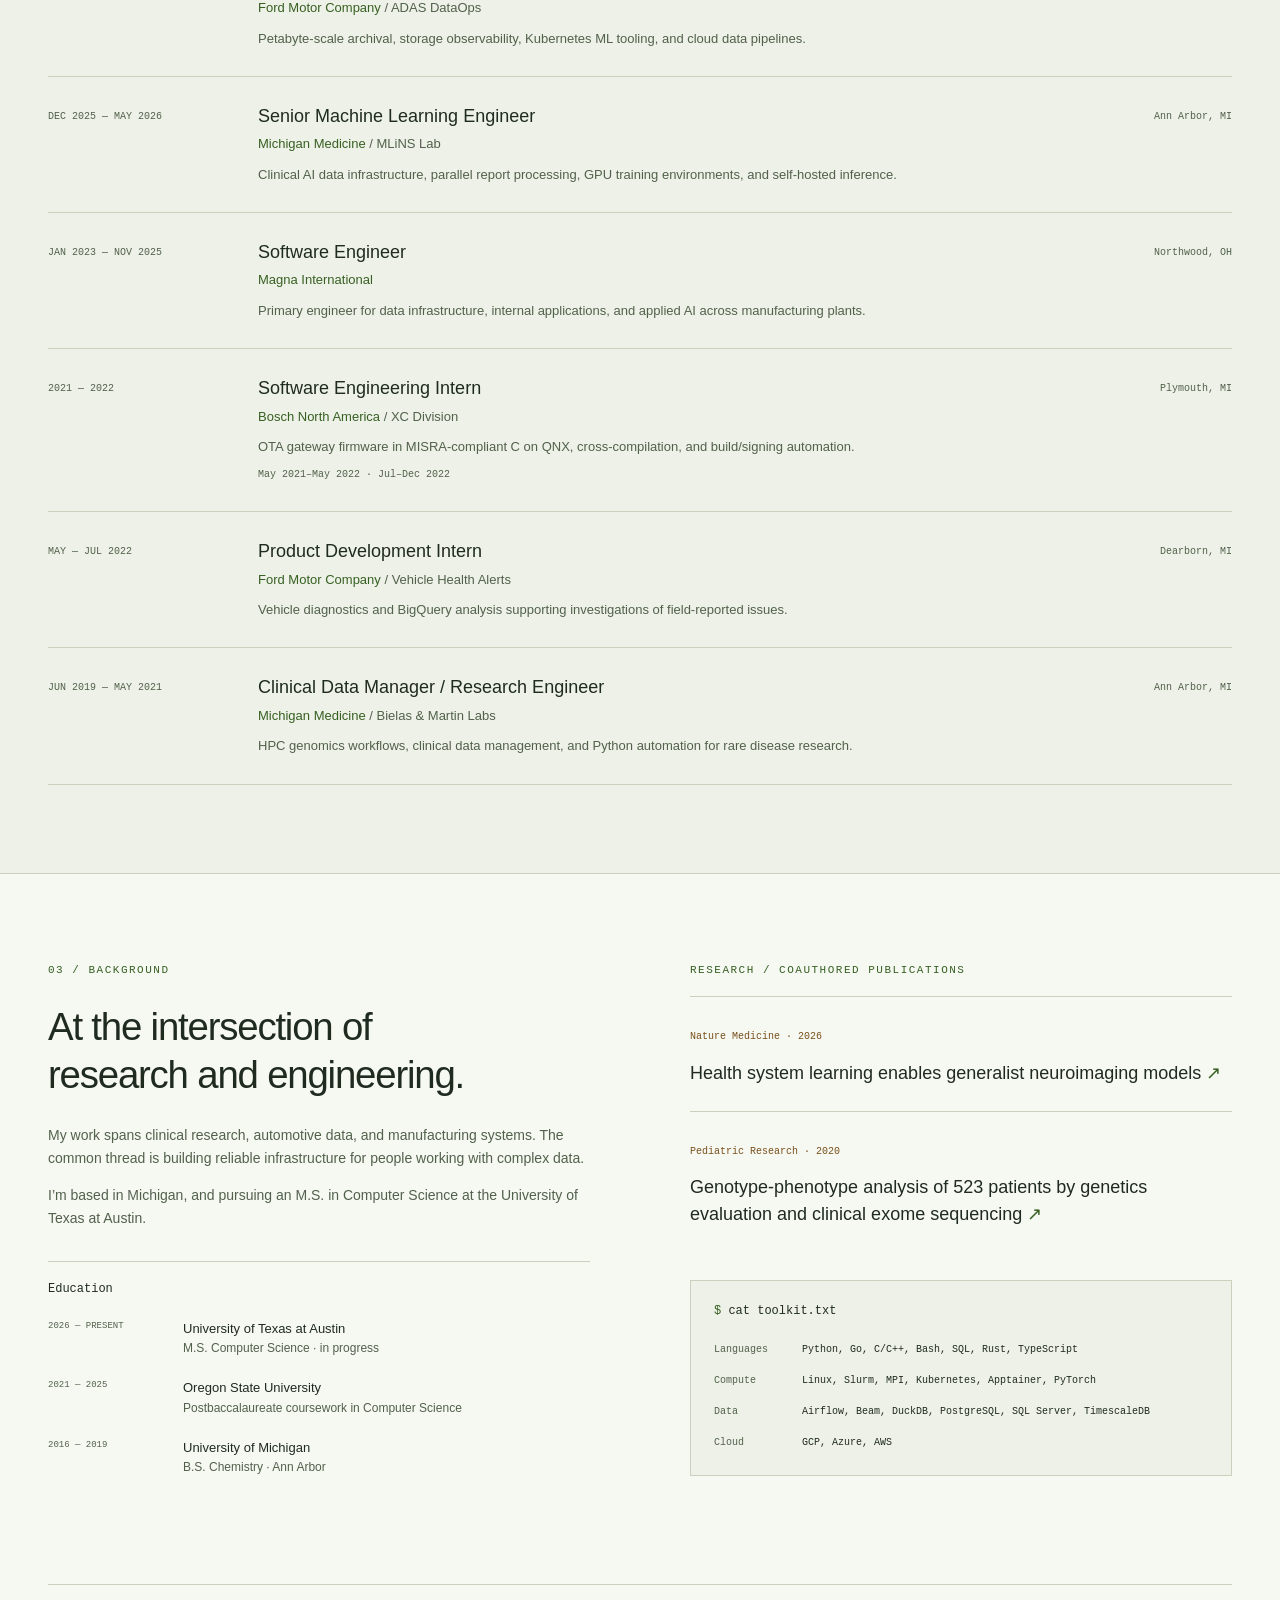
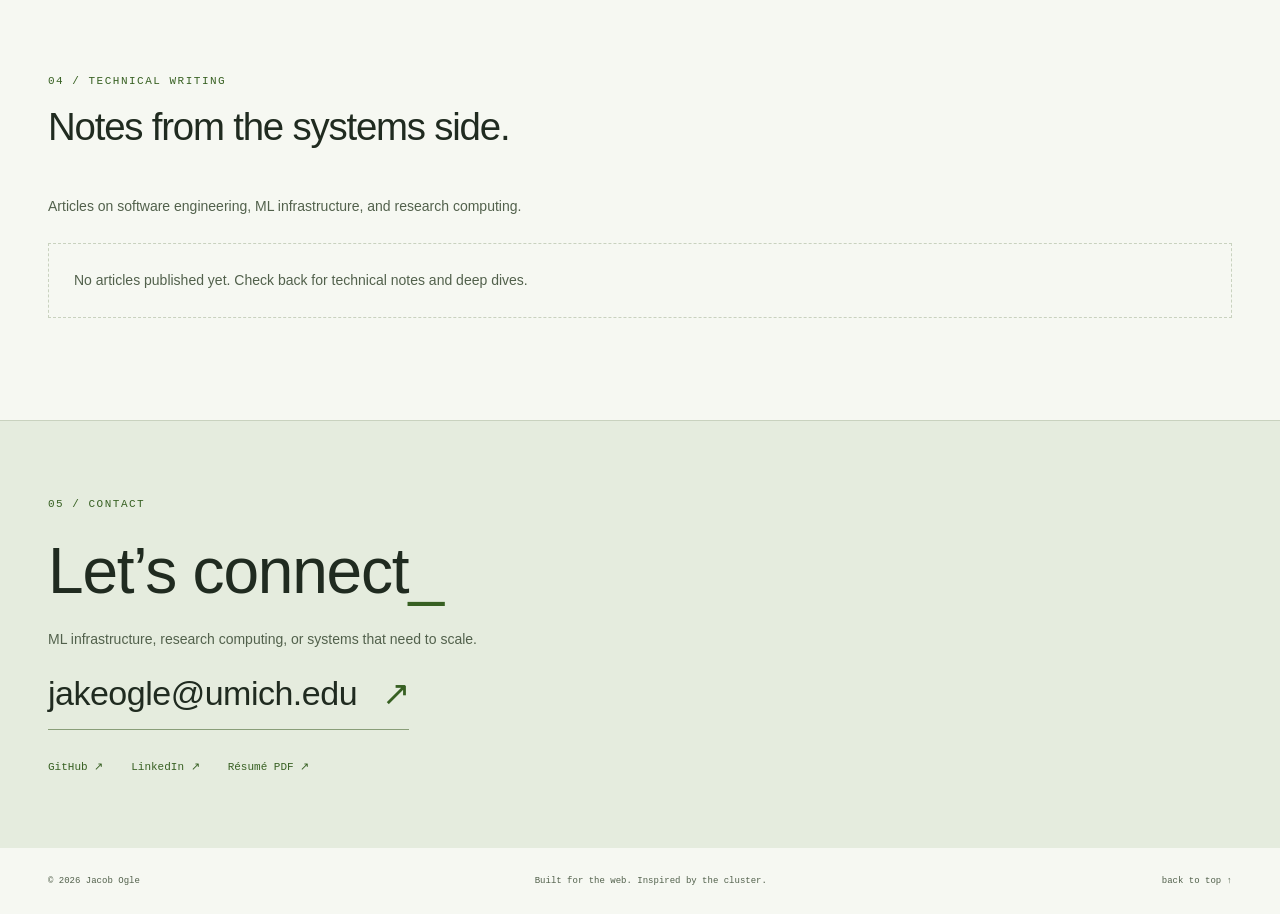
==== commit dfa2e289: "Add systems programming to profile focus" ====
--- a/index.html
+++ b/index.html
@@ -34,7 +34,7 @@
     <div class="terminal-bar"><span class="window-dots" aria-hidden="true"><i></i><i></i><i></i></span><span>jake@compute: ~</span><span class="terminal-shell">bash</span></div>
     <div class="terminal-body">
       <p><span class="prompt">jake@compute:~ $</span> cat profile.toml</p>
-      <div class="terminal-profile"><p><span class="term-key">name</span> = <span class="term-value">"Jacob Ogle"</span></p><p><span class="term-key">focus</span> = [<span class="term-value">"ML infrastructure"</span>, <span class="term-value">"HPC"</span>]</p></div>
+      <div class="terminal-profile"><p><span class="term-key">name</span> = <span class="term-value">"Jacob Ogle"</span></p><p><span class="term-key">focus</span> = [<span class="term-value">"ML infrastructure"</span>, <span class="term-value">"HPC"</span>, <span class="term-value">"systems programming"</span>]</p></div>
       <p class="terminal-comment"># A few systems I've worked on</p>
       <div class="terminal-table"><span>WORKLOAD</span><span>SCALE</span><span>ADAS filesystems</span><strong>20+ PB</strong><span>Clinical report extraction</span><strong>600k–800k reports</strong><span>Factory telemetry</span><strong>3 plants / 20+ machines</strong></div>
       <div class="terminal-rule"></div>
